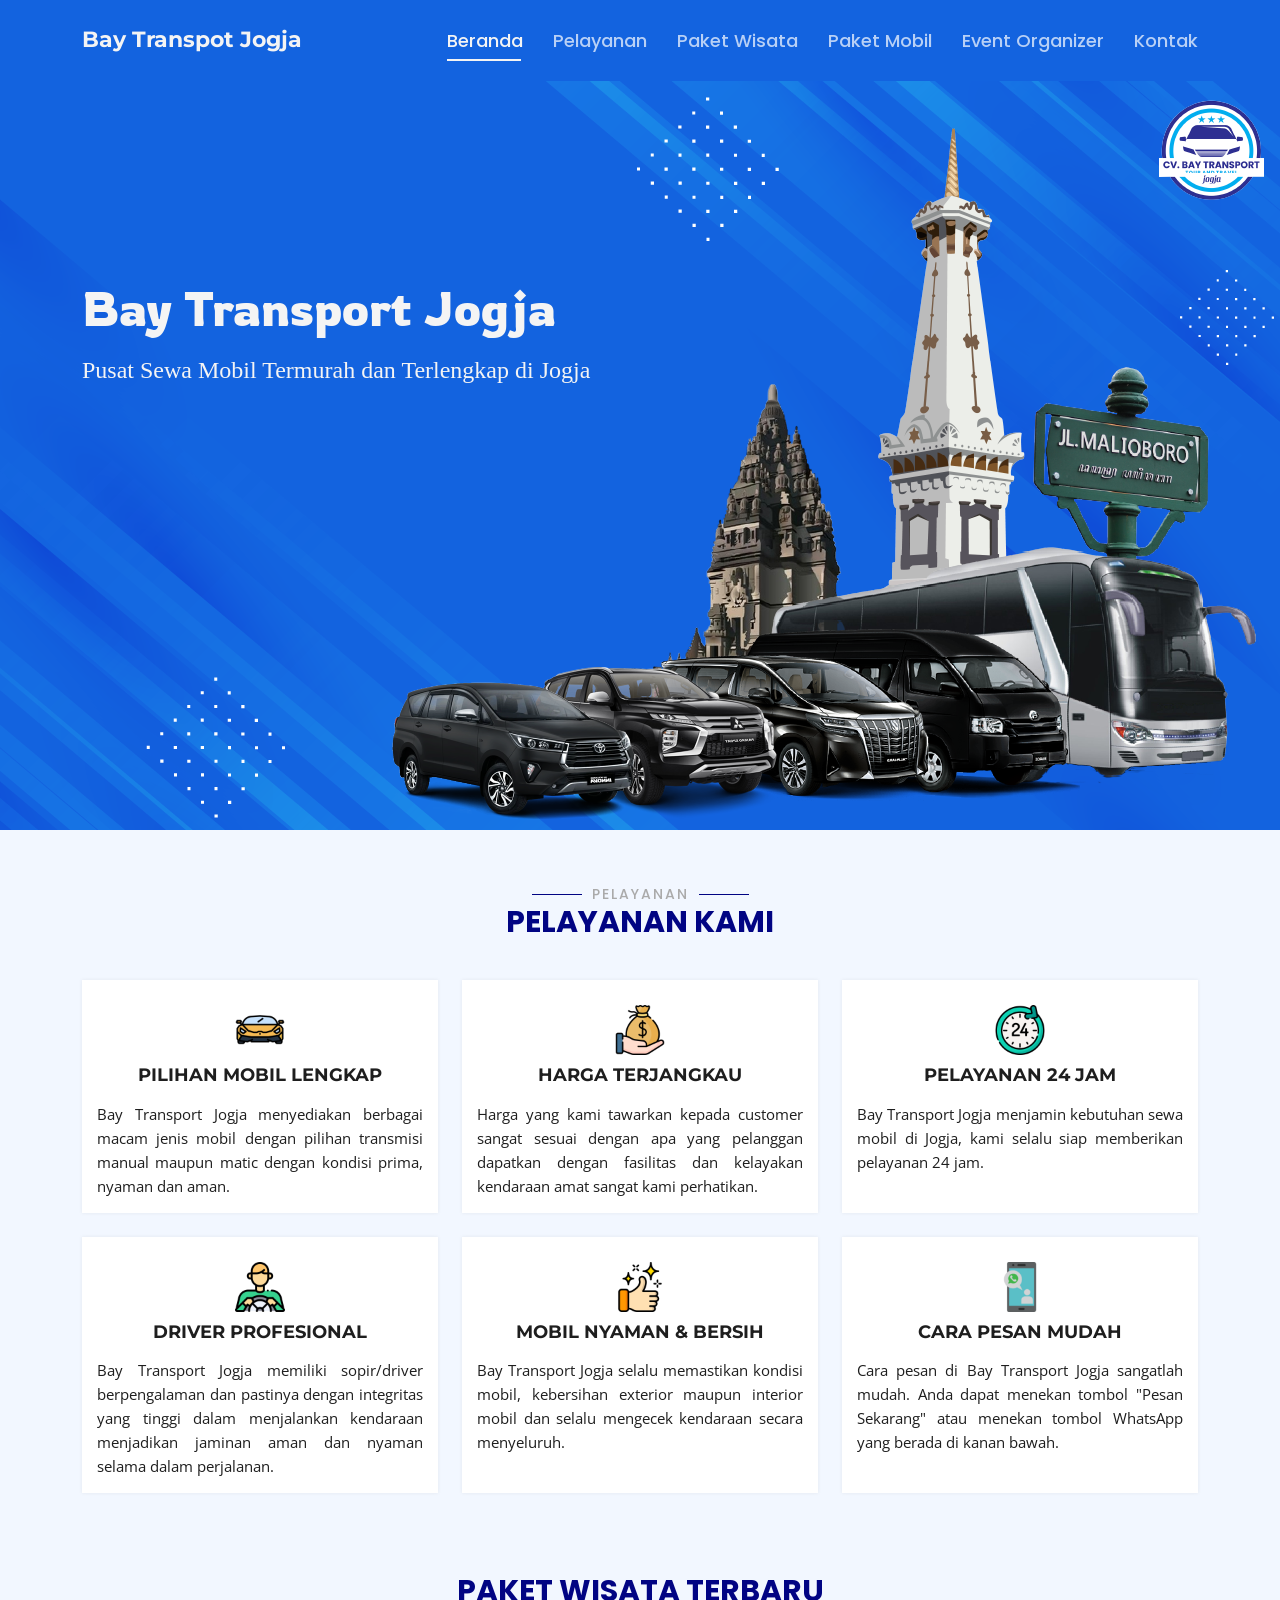
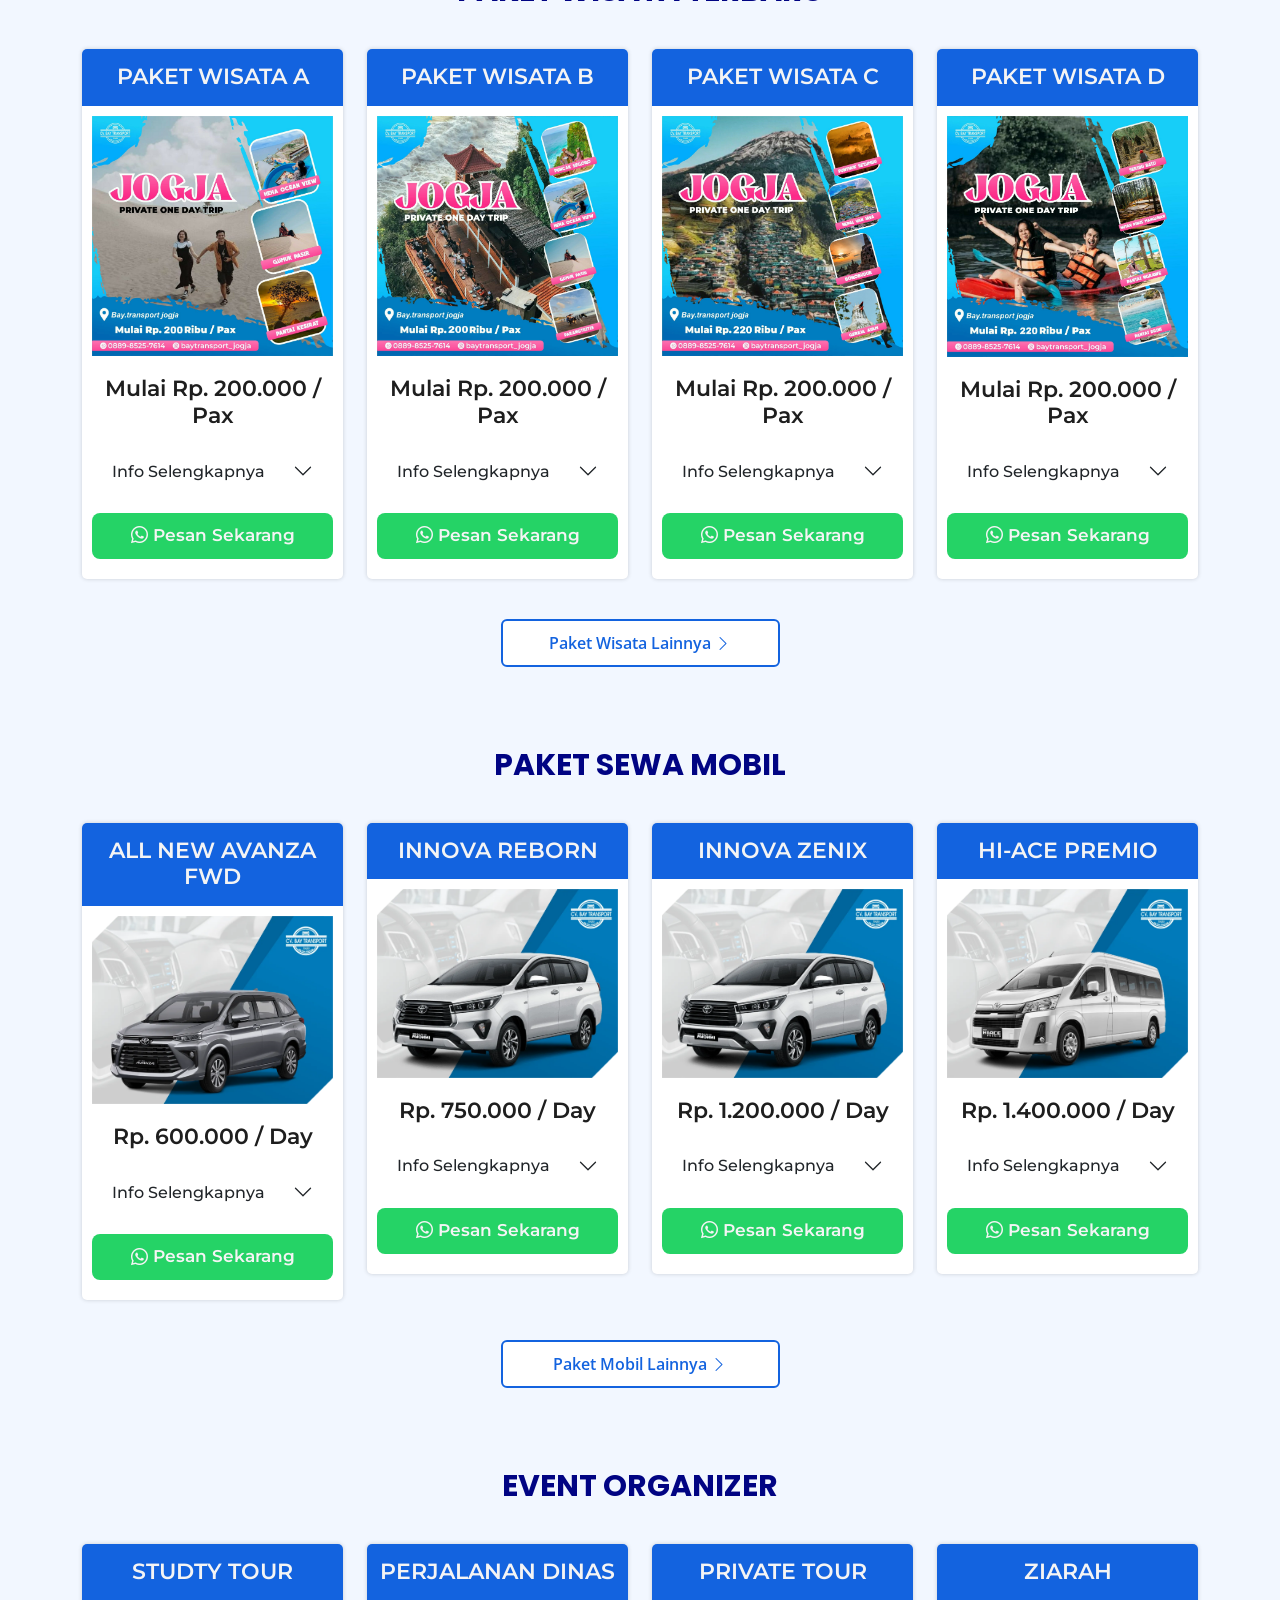
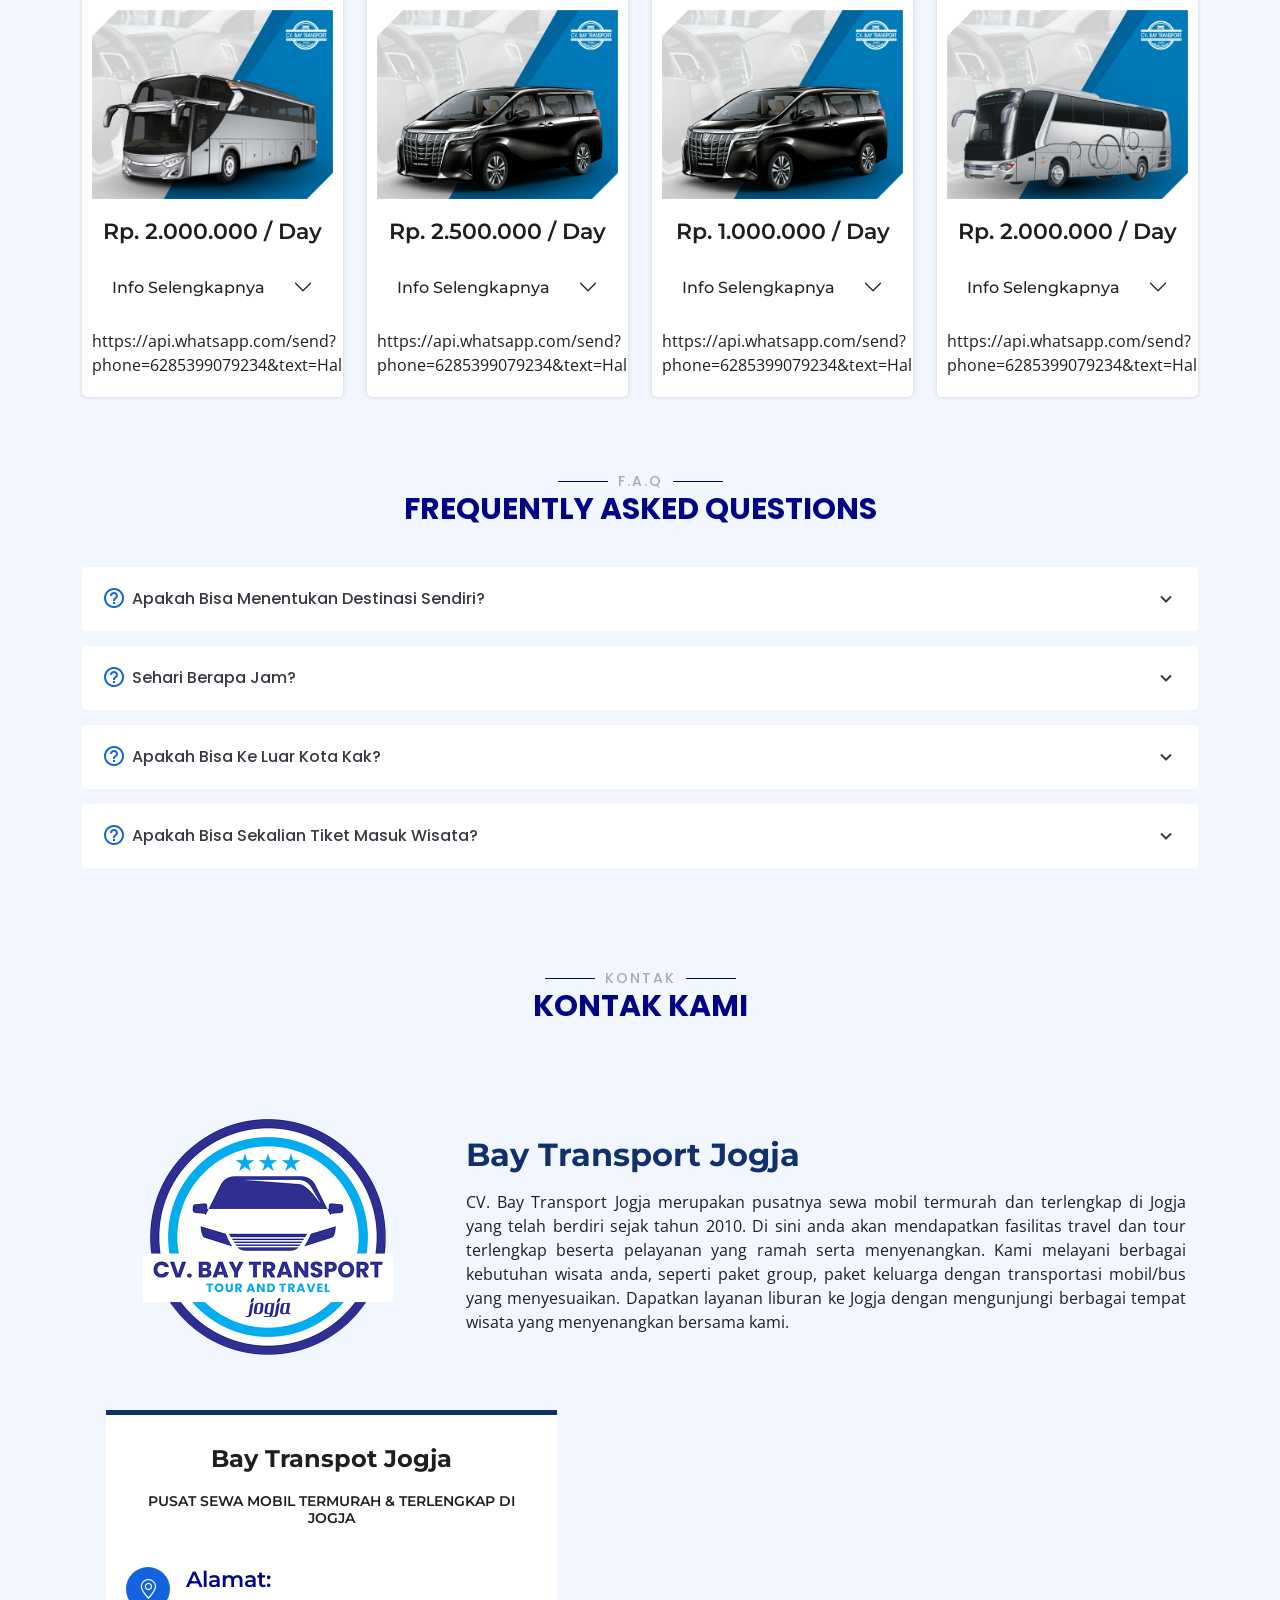
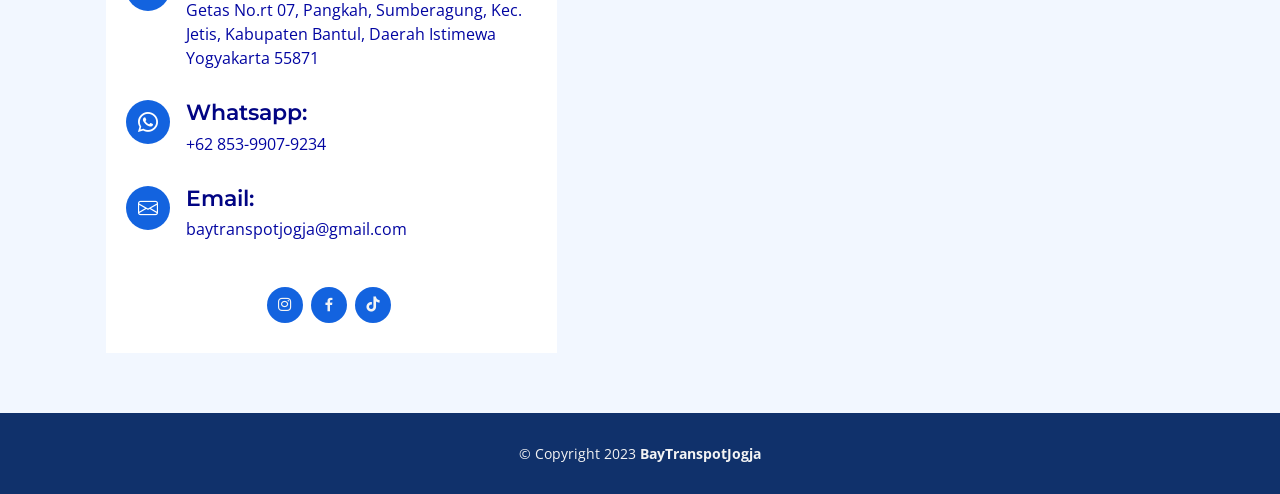
==== index.html @ 2a282d6e "Update 13" ====
<!DOCTYPE html>
<html lang="id">

<head>
  <meta charset="utf-8">
  <meta content="width=device-width, initial-scale=1.0" name="viewport">

  <title>BayTranspotJogja</title>
  <meta content="pricelist transportation" name="description">
  <meta content="pricelist, landing page" name="keywords">

  <!-- Favicons -->
  <link href="assets/img/logo.png" rel="icon">

  <!-- Google Fonts -->
  <link
    href="https://fonts.googleapis.com/css?family=Open+Sans:300,300i,400,400i,600,600i,700,700i|Montserrat:300,300i,400,400i,500,500i,600,600i,700,700i|Poppins:300,300i,400,400i,500,500i,600,600i,700,700i"
    rel="stylesheet">
  <link href="https://db.onlinewebfonts.com/c/38b7667861f7e65e8be6d217385b2c79?family=Humnst777+Blk+BT+Black+Italic"
    rel="stylesheet">
  <link href='https://fonts.googleapis.com/css?family=Rowdies' rel='stylesheet'>

  <!-- Vendor CSS Files -->
  <link href="assets/vendor/aos/aos.css" rel="stylesheet">
  <link href="assets/vendor/bootstrap/css/bootstrap.min.css" rel="stylesheet">
  <link href="assets/vendor/bootstrap-icons/bootstrap-icons.css" rel="stylesheet">
  <link href="assets/vendor/boxicons/css/boxicons.min.css" rel="stylesheet">
  <link href="assets/vendor/glightbox/css/glightbox.min.css" rel="stylesheet">
  <link href="assets/vendor/remixicon/remixicon.css" rel="stylesheet">
  <link href="assets/vendor/swiper/swiper-bundle.min.css" rel="stylesheet">

  <!-- Main CSS -->
  <link href="assets/css/style.css" rel="stylesheet">

</head>

<body>

  <!-- ======= Header ======= -->
  <header id="header" class="fixed-top d-flex align-items-center header-transpapricelist">
    <div class="container d-flex align-items-center justify-content-between">

      <div class="logo">
        <h1><a href="index.html"><span>Bay Transpot Jogja</span></a></h1>
      </div>

      <nav id="navbar" class="navbar">
        <ul>
          <li><a class="nav-link scrollto active" href="#hero">Beranda</a></li>
          <li><a class="nav-link scrollto" href="#services">Pelayanan</a></li>
          <li><a class="nav-link scrollto" href="#paketwisata">Paket Wisata</a></li>
          <li><a class="nav-link scrollto" href="#paketmobil">Paket Mobil</a></li>
          <li><a class="nav-link scrollto" href="#eventorganizer">Event Organizer</a></li>
          <li><a class="nav-link scrollto" href="#contact">Kontak</a></li>
        </ul>
        <i class="bi bi-list mobile-nav-toggle"></i>
      </nav><!-- .navbar -->

    </div>
  </header><!-- End Header -->

  <!-- ======= Hero Section ======= -->
  <section id="hero" class="hero">

    <div class="container">
      <div class="row">
        <div class="col-lg-7 pt-5 pt-lg-0 order-2 order-lg-1 d-flex align-items-center">
          <div data-aos="zoom-out">
            <h1><span>Bay Transport Jogja</span></h1>
            <h2>Pusat Sewa Mobil Termurah dan Terlengkap di Jogja</h2>
          </div>
        </div>
      </div>
    </div>

  </section><!-- End Hero -->

  <main id="main">

    <!-- ======= Services Section ======= -->
    <section id="services" class="services">
      <div class="container">

        <div class="section-title" data-aos="zoom-in">
          <h2>Pelayanan</h2>
          <h1>Pelayanan Kami</h1>
        </div>

        <div class="row">
          <div class="col-lg-4 col-md-6 d-flex align-items-stretch mt-4 mt-md-0">
            <div class="icon-box" data-aos="zoom-in">
              <img src="assets/img/pelayanan/car.png">
              <h4>PILIHAN MOBIL LENGKAP</h4>
              <p>Bay Transport Jogja menyediakan berbagai macam jenis mobil dengan pilihan transmisi manual maupun
                matic dengan kondisi prima, nyaman dan aman.</p>
            </div>
          </div>

          <div class="col-lg-4 col-md-6 d-flex align-items-stretch mt-4 mt-md-0">
            <div class="icon-box" data-aos="zoom-in">
              <img src="assets/img/pelayanan/salary.png">
              <h4>HARGA TERJANGKAU</h4>
              <p>Harga yang kami tawarkan kepada customer sangat sesuai dengan apa yang pelanggan
                dapatkan dengan fasilitas dan kelayakan kendaraan amat sangat
                kami perhatikan.</p>
            </div>
          </div>

          <div class="col-lg-4 col-md-6 d-flex align-items-stretch mt-4 mt-lg-0">
            <div class="icon-box" data-aos="zoom-in">
              <img src="assets/img/pelayanan/24-hours.png">
              <h4>PELAYANAN 24 JAM</h4>
              <p>Bay Transport Jogja menjamin kebutuhan sewa mobil di Jogja, kami selalu siap memberikan pelayanan 24
                jam.</p>
            </div>
          </div>

          <div class="col-lg-4 col-md-6 d-flex align-items-stretch mt-4">
            <div class="icon-box" data-aos="zoom-in">
              <img src="assets/img/pelayanan/driver.png">
              <h4>DRIVER PROFESIONAL</h4>
              <p>Bay Transport Jogja memiliki sopir/driver berpengalaman dan pastinya dengan integritas yang tinggi
                dalam
                menjalankan kendaraan menjadikan jaminan aman dan nyaman selama dalam perjalanan.</p>
            </div>
          </div>

          <div class="col-lg-4 col-md-6 d-flex align-items-stretch mt-4">
            <div class="icon-box" data-aos="zoom-in">
              <img src="assets/img/pelayanan/thumbs-up.png">
              <h4>MOBIL NYAMAN & BERSIH</h4>
              <p>Bay Transport Jogja selalu memastikan kondisi mobil, kebersihan exterior maupun
                interior mobil dan selalu mengecek kendaraan secara menyeluruh.</p>
            </div>
          </div>

          <div class="col-lg-4 col-md-6 d-flex align-items-stretch mt-4">
            <div class="icon-box" data-aos="zoom-in">
              <img src="assets/img/pelayanan/Phone.png">
              <h4>CARA PESAN MUDAH</h4>
              <p>Cara pesan di Bay Transport Jogja sangatlah mudah. Anda dapat menekan tombol "Pesan Sekarang" atau
                menekan tombol WhatsApp yang berada di kanan bawah. </p>
            </div>
          </div>

        </div>

      </div>
    </section><!-- End Services Section -->

    <!-- ======= pricelist Section ======= -->
    <section id="pricelist" class="pricelist">
      <div class="container">

        <!-- PAKET WISATA -->

        <div id="paketwisata" class="section-title" data-aos="zoom-in">
          <h1>PAKET WISATA TERBARU</h1>
        </div>

        <!-- BARIS 1 -->

        <div class="row">

          <div class="col-lg-3 col-md-6 mt-4 mt-md-0">
            <div class="box" data-aos="zoom-in">
              <h3>PAKET WISATA A</h3>
              <div class="pricelist-wrap">
                <img src="assets/img/barang/pw1.jpg" class="img-fluid" alt="">
              </div>
              <h4>Mulai Rp. 200.000 / Pax</h4>

              <!-- Accordion -->
              <div class="accordion mt-3" id="accordionpw1">
                <div class="accordion-item">
                  <h2 class="accordion-header" id="headingpw1">
                    <span class="accordion-button collapsed" data-bs-toggle="collapse" data-bs-target="#collapsepw1"
                      aria-expanded="true" aria-controls="collapsepw1">
                      Info Selengkapnya
                    </span>
                  </h2>
                  <div id="collapsepw1" class="accordion-collapse collapse" aria-labelledby="headingpw1"
                    data-bs-parent="#accordionpw1">
                    <div class="accordion-body">
                      <h5>Mobil + Driver</h5>
                      <table class="table table-bordered border-secondary">
                        <tbody>
                          <tr>
                            <td>Day</td>
                            <td>Rp. 400.000</td>
                          </tr>
                          <tr>
                            <td>Full Day</td>
                            <td>Rp. 450.000</td>
                          </tr>
                        </tbody>
                      </table>
                      <h5>Mobil + Driver + BBM</h5>
                      <table class="table table-bordered border-secondary">
                        <tbody>
                          <tr>
                            <td>Day</td>
                            <td>Rp. 500.000</td>
                          </tr>
                          <tr>
                            <td>Full Day</td>
                            <td>Rp. 550.000</td>
                          </tr>
                        </tbody>
                      </table>
                    </div>
                  </div>
                </div>
              </div><!-- End Accordion -->

              <div class="btn-wrap mt-3">
                <a href="https://api.whatsapp.com/send?phone=6285399079234&text=Hallo%20kak,%20Saya%20ingin%20bertanya%20tentang%20Paket%20Wisata."
                class="btn-buy"><i class="bi bi-whatsapp"></i> Pesan Sekarang</a>
              </div>
            </div>
          </div>

          <div class="col-lg-3 col-md-6 mt-4 mt-md-0">
            <div class="box" data-aos="zoom-in">
              <h3>PAKET WISATA B</h3>
              <img src="assets/img/barang/pw2.jpg" class="img-fluid" alt="">
              <h4>Mulai Rp. 200.000 / Pax</h4>

              <!-- Accordion -->
              <div class="accordion mt-3" id="accordionpw2">
                <div class="accordion-item">
                  <h2 class="accordion-header" id="headingpw2">
                    <span class="accordion-button collapsed" type="button" data-bs-toggle="collapse"
                      data-bs-target="#collapsepw2" aria-expanded="true" aria-controls="collapsepw2">
                      Info Selengkapnya
                    </span>
                  </h2>
                  <div id="collapsepw2" class="accordion-collapse collapse" aria-labelledby="headingpw2"
                    data-bs-parent="#accordionpw2">
                    <div class="accordion-body">
                      <h5>Mobil + Driver</h5>
                      <table class="table table-bordered border-secondary">
                        <tbody>
                          <tr>
                            <td>Day</td>
                            <td>Rp. 400.000</td>
                          </tr>
                          <tr>
                            <td>Full Day</td>
                            <td>Rp. 450.000</td>
                          </tr>
                        </tbody>
                      </table>
                      <h5>Mobil + Driver + BBM</h5>
                      <table class="table table-bordered border-secondary">
                        <tbody>
                          <tr>
                            <td>Day</td>
                            <td>Rp. 500.000</td>
                          </tr>
                          <tr>
                            <td>Full Day</td>
                            <td>Rp. 550.000</td>
                          </tr>
                        </tbody>
                      </table>
                    </div>
                  </div>
                </div>
              </div><!-- End Accordion -->

              <div class="btn-wrap mt-3">
                                <a href="https://api.whatsapp.com/send?phone=6285399079234&text=Hallo%20kak,%20Saya%20ingin%20bertanya%20tentang%20Paket%20Wisata."
                  class="btn-buy"><i class="bi bi-whatsapp"></i> Pesan Sekarang</a>
              </div>
            </div>
          </div>

          <div class="col-lg-3 col-md-6 mt-4 mt-lg-0">
            <div class="box" data-aos="zoom-in">
              <h3>PAKET WISATA C</h3>
              <img src="assets/img/barang/pw3.jpg" class="img-fluid" alt="">
              <h4>Mulai Rp. 200.000 / Pax</h4>

              <!-- Accordion -->
              <div class="accordion mt-3" id="accordionpw3">
                <div class="accordion-item">
                  <h2 class="accordion-header" id="headingpw3">
                    <span class="accordion-button collapsed" type="button" data-bs-toggle="collapse"
                      data-bs-target="#collapsepw3" aria-expanded="true" aria-controls="collapsepw3">
                      Info Selengkapnya
                    </span>
                  </h2>
                  <div id="collapsepw3" class="accordion-collapse collapse" aria-labelledby="headingpw3"
                    data-bs-parent="#accordionpw3">
                    <div class="accordion-body">
                      <h5>Mobil + Driver</h5>
                      <table class="table table-bordered border-secondary">
                        <tbody>
                          <tr>
                            <td>Day</td>
                            <td>Rp. 400.000</td>
                          </tr>
                          <tr>
                            <td>Full Day</td>
                            <td>Rp. 450.000</td>
                          </tr>
                        </tbody>
                      </table>
                      <h5>Mobil + Driver + BBM</h5>
                      <table class="table table-bordered border-secondary">
                        <tbody>
                          <tr>
                            <td>Day</td>
                            <td>Rp. 500.000</td>
                          </tr>
                          <tr>
                            <td>Full Day</td>
                            <td>Rp. 550.000</td>
                          </tr>
                        </tbody>
                      </table>
                    </div>
                  </div>
                </div>
              </div><!-- End Accordion -->

              <div class="btn-wrap mt-3">
                                <a href="https://api.whatsapp.com/send?phone=6285399079234&text=Hallo%20kak,%20Saya%20ingin%20bertanya%20tentang%20Paket%20Wisata."
                  class="btn-buy"><i class="bi bi-whatsapp"></i> Pesan Sekarang</a>
              </div>
            </div>
          </div>

          <div class="col-lg-3 col-md-6 mt-4 mt-lg-0">
            <div class="box" data-aos="zoom-in">
              <h3>PAKET WISATA D</h3>
              <img src="assets/img/barang/pw4.jpg" class="img-fluid" alt="">
              <h4>Mulai Rp. 200.000 / Pax</h4>

              <!-- Accordion -->
              <div class="accordion mt-3" id="accordionpw4">
                <div class="accordion-item">
                  <h2 class="accordion-header" id="headingpw4">
                    <span class="accordion-button collapsed" type="button" data-bs-toggle="collapse"
                      data-bs-target="#collapsepw4" aria-expanded="true" aria-controls="collapsepw4">
                      Info Selengkapnya
                    </span>
                  </h2>
                  <div id="collapsepw4" class="accordion-collapse collapse" aria-labelledby="headingpw4"
                    data-bs-parent="#accordionpw4">
                    <div class="accordion-body">
                      <h5>Mobil + Driver</h5>
                      <table class="table table-bordered border-secondary">
                        <tbody>
                          <tr>
                            <td>Day</td>
                            <td>Rp. 400.000</td>
                          </tr>
                          <tr>
                            <td>Full Day</td>
                            <td>Rp. 450.000</td>
                          </tr>
                        </tbody>
                      </table>
                      <h5>Mobil + Driver + BBM</h5>
                      <table class="table table-bordered border-secondary">
                        <tbody>
                          <tr>
                            <td>Day</td>
                            <td>Rp. 500.000</td>
                          </tr>
                          <tr>
                            <td>Full Day</td>
                            <td>Rp. 550.000</td>
                          </tr>
                        </tbody>
                      </table>
                    </div>
                  </div>
                </div>
              </div><!-- End Accordion -->

              <div class="btn-wrap mt-3">
                                <a href="https://api.whatsapp.com/send?phone=6285399079234&text=Hallo%20kak,%20Saya%20ingin%20bertanya%20tentang%20Paket%20Wisata."
                  class="btn-buy"><i class="bi bi-whatsapp"></i> Pesan Sekarang</a>
              </div>
            </div>
          </div>
        </div>


        <div class="pagination d-flex justify-content-center">
          <div class="page-item col-12 col-lg-3" data-aos="zoom-in"><a class="page-link" href="paketwisata.html">Paket
              Wisata Lainnya <i class="bi bi-chevron-right"></i></a></div>
        </div>

        <!-- PAKET SEWA MOBIL -->

        <div id="paketmobil" class="section-title" data-aos="zoom-in">
          <h1>PAKET SEWA MOBIL</h1>
        </div>

        <!-- BARIS 1 -->

        <div class="row">

          <div class="col-lg-3 col-md-6 mt-4 mt-md-0">
            <div class="box" data-aos="zoom-in">
              <h3>ALL NEW AVANZA FWD</h3>
              <div class="pricelist-wrap">
                <img src="assets/img/barang/new-avanza.png" class="img-fluid" alt="">
              </div>
              <h4> Rp. 600.000 / Day</h4>

              <!-- Accordion -->
              <div class="accordion mt-3" id="accordionpm1">
                <div class="accordion-item">
                  <h2 class="accordion-header" id="headingpm1">
                    <span class="accordion-button collapsed" type="button" data-bs-toggle="collapse"
                      data-bs-target="#collapsepm1" aria-expanded="true" aria-controls="collapsepm1">
                      Info Selengkapnya
                    </span>
                  </h2>
                  <div id="collapsepm1" class="accordion-collapse collapse" aria-labelledby="headingpm1"
                    data-bs-parent="#accordionpm1">
                    <div class="accordion-body">
                      <h4>Mobil + Driver + BBM</h4>
                      <ul>
                        <h5>Include</h5>
                        <li>Air Mineral</li>
                        <li>Tisu Basah & Kering</li>
                        <li>Hand Sanitizer</li>
                      </ul>
                    </div>
                  </div>
                </div>
              </div><!-- End Accordion -->

              <div class="btn-wrap mt-3">
                <a href="https://api.whatsapp.com/send?phone=6285399079234&text=Hallo%20kak,%20Saya%20ingin%20bertanya%20tentang%20Paket%20Mobil%20ALL%20NEW%20AVANZA%20FWD." class="btn-buy"><i class="bi bi-whatsapp"></i> Pesan Sekarang</a>
              </div>
            </div>
          </div>

          <div class="col-lg-3 col-md-6 mt-4 mt-md-0">
            <div class="box" data-aos="zoom-in">
              <h3>INNOVA REBORN</h3>
              <img src="assets/img/barang/inova-reborn.png" class="img-fluid" alt="">
              <h4> Rp. 750.000 / Day</h4>

              <!-- Accordion -->
              <div class="accordion mt-3" id="accordionpm2">
                <div class="accordion-item">
                  <h2 class="accordion-header" id="headingpm2">
                    <span class="accordion-button collapsed" type="button" data-bs-toggle="collapse"
                      data-bs-target="#collapsepm2" aria-expanded="true" aria-controls="collapsepm2">
                      Info Selengkapnya
                    </span>
                  </h2>
                  <div id="collapsepm2" class="accordion-collapse collapse" aria-labelledby="headingpm2"
                    data-bs-parent="#accordionpm2">
                    <div class="accordion-body">
                      <h4>Mobil + Driver + BBM</h4>
                      <ul>
                        <h5>Include</h5>
                        <li>Air Mineral</li>
                        <li>Tisu Basah & Kering</li>
                        <li>Hand Sanitizer</li>
                      </ul>
                    </div>
                  </div>
                </div>
              </div><!-- End Accordion -->

              <div class="btn-wrap mt-3">
                <a href="https://api.whatsapp.com/send?phone=6285399079234&text=Hallo%20kak,%20Saya%20ingin%20bertanya%20tentang%20Paket%20Mobil%20INNOVA%20REBORN." class="btn-buy"><i class="bi bi-whatsapp"></i> Pesan Sekarang</a>
              </div>
            </div>
          </div>

          <div class="col-lg-3 col-md-6 mt-4 mt-lg-0">
            <div class="box" data-aos="zoom-in">
              <h3>INNOVA ZENIX</h3>
              <img src="assets/img/barang/inova-reborn.png" class="img-fluid" alt="">
              <h4> Rp. 1.200.000 / Day</h4>

              <!-- Accordion -->
              <div class="accordion mt-3" id="accordionpm3">
                <div class="accordion-item">
                  <h2 class="accordion-header" id="headingpm3">
                    <span class="accordion-button collapsed" type="button" data-bs-toggle="collapse"
                      data-bs-target="#collapsepm3" aria-expanded="true" aria-controls="collapsepm3">
                      Info Selengkapnya
                    </span>
                  </h2>
                  <div id="collapsepm3" class="accordion-collapse collapse" aria-labelledby="headingpm3"
                    data-bs-parent="#accordionpm3">
                    <div class="accordion-body">
                      <h4>Mobil + Driver + BBM</h4>
                      <ul>
                        <h5>Include</h5>
                        <li>Air Mineral</li>
                        <li>Tisu Basah & Kering</li>
                        <li>Hand Sanitizer</li>
                      </ul>
                    </div>
                  </div>
                </div>
              </div><!-- End Accordion -->

              <div class="btn-wrap mt-3">
                <a href="https://api.whatsapp.com/send?phone=6285399079234&text=Hallo%20kak,%20Saya%20ingin%20bertanya%20tentang%20Paket%20Mobil%20INNOVA%20ZENIX." class="btn-buy"><i class="bi bi-whatsapp"></i> Pesan Sekarang</a>
              </div>
            </div>
          </div>

          <div class="col-lg-3 col-md-6 mt-4 mt-md-0">
            <div class="box" data-aos="zoom-in">
              <h3>HI-ACE PREMIO</h3>
              <img src="assets/img/barang/hiace-premio.png" class="img-fluid" alt="">
              <h4> Rp. 1.400.000 / Day</h4>

              <!-- Accordion -->
              <div class="accordion mt-3" id="accordionpm4">
                <div class="accordion-item">
                  <h2 class="accordion-header" id="headingpm4">
                    <span class="accordion-button collapsed" type="button" data-bs-toggle="collapse"
                      data-bs-target="#collapsepm4" aria-expanded="true" aria-controls="collapsepm4">
                      Info Selengkapnya
                    </span>
                  </h2>
                  <div id="collapsepm4" class="accordion-collapse collapse" aria-labelledby="headingpm4"
                    data-bs-parent="#accordionpm4">
                    <div class="accordion-body">
                      <h4>Mobil + Driver + BBM</h4>
                      <ul>
                        <h5>Include</h5>
                        <li>Air Mineral</li>
                        <li>Tisu Basah & Kering</li>
                        <li>Hand Sanitizer</li>
                      </ul>
                    </div>
                  </div>
                </div>
              </div><!-- End Accordion -->

              <div class="btn-wrap mt-3">
                <a href="https://api.whatsapp.com/send?phone=6285399079234&text=Hallo%20kak,%20Saya%20ingin%20bertanya%20tentang%20Paket%20Mobil%20HI-ACE%20PREMIO." class="btn-buy"><i class="bi bi-whatsapp"></i> Pesan Sekarang</a>
              </div>
            </div>
          </div>

        </div>

        <div class="pagination d-flex justify-content-center">
          <div class=" page-item col-12 col-lg-3" data-aos="zoom-in"><a class="page-link" href="paketmobil.html">Paket
              Mobil Lainnya <i class="bi bi-chevron-right"></i></a></div>
        </div>

        <!-- EVENT ORGANIZER -->

        <div id="eventorganizer" class="section-title" data-aos="zoom-in">
          <h1>EVENT ORGANIZER</h1>
        </div>

        <div class="row">

          <div class="col-lg-3 col-md-6 mt-4 mt-md-0">
            <div class="box" data-aos="zoom-in">
              <h3>STUDTY TOUR</h3>
              <div class="pricelist-wrap">
                <img src="assets/img/barang/big-bus.png" class="img-fluid" alt="">
              </div>
              <h4> Rp. 2.000.000 / Day</h4>

              <!-- Accordion -->
              <div class="accordion mt-3" id="accordionpeo1">
                <div class="accordion-item">
                  <h2 class="accordion-header" id="headingpeo1">
                    <span class="accordion-button collapsed" type="button" data-bs-toggle="collapse"
                      data-bs-target="#collapsepeo1" aria-expanded="true" aria-controls="collapsepeo1">
                      Info Selengkapnya
                    </span>
                  </h2>
                  <div id="collapsepeo1" class="accordion-collapse collapse" aria-labelledby="headingpeo1"
                    data-bs-parent="#accordionpeo1">
                    <div class="accordion-body">
                      <h5>Mobil + Driver</h5>
                      <table class="table table-bordered border-secondary">
                        <tbody>
                          <tr>
                            <td>Day</td>
                            <td>Rp. 400.000</td>
                          </tr>
                          <tr>
                            <td>Full Day</td>
                            <td>Rp. 450.000</td>
                          </tr>
                        </tbody>
                      </table>
                      <h5>Mobil + Driver + BBM</h5>
                      <table class="table table-bordered border-secondary">
                        <tbody>
                          <tr>
                            <td>Day</td>
                            <td>Rp. 500.000</td>
                          </tr>
                          <tr>
                            <td>Full Day</td>
                            <td>Rp. 550.000</td>
                          </tr>
                        </tbody>
                      </table>
                    </div>
                  </div>
                </div>
              </div><!-- End Accordion -->

              <div class="btn-wrap mt-3">
                https://api.whatsapp.com/send?phone=6285399079234&text=Hallo%20kak,%20Saya%20ingin%20bertanya%20tentang%20Event%20Organizer.
              </div>
            </div>
          </div>

          <div class="col-lg-3 col-md-6 mt-4 mt-md-0">
            <div class="box" data-aos="zoom-in">
              <h3>PERJALANAN DINAS</h3>
              <img src="assets/img/barang/alphard.png" class="img-fluid" alt="">
              <h4> Rp. 2.500.000 / Day</h4>

              <!-- Accordion -->
              <div class="accordion mt-3" id="accordionpeo2">
                <div class="accordion-item">
                  <h2 class="accordion-header" id="headingpeo2">
                    <span class="accordion-button collapsed" type="button" data-bs-toggle="collapse"
                      data-bs-target="#collapsepeo2" aria-expanded="true" aria-controls="collapsepeo2">
                      Info Selengkapnya
                    </span>
                  </h2>
                  <div id="collapsepeo2" class="accordion-collapse collapse" aria-labelledby="headingpeo2"
                    data-bs-parent="#accordionpeo2">
                    <div class="accordion-body">
                      <h5>Mobil + Driver</h5>
                      <table class="table table-bordered border-secondary">
                        <tbody>
                          <tr>
                            <td>Day</td>
                            <td>Rp. 400.000</td>
                          </tr>
                          <tr>
                            <td>Full Day</td>
                            <td>Rp. 450.000</td>
                          </tr>
                        </tbody>
                      </table>
                      <h5>Mobil + Driver + BBM</h5>
                      <table class="table table-bordered border-secondary">
                        <tbody>
                          <tr>
                            <td>Day</td>
                            <td>Rp. 500.000</td>
                          </tr>
                          <tr>
                            <td>Full Day</td>
                            <td>Rp. 550.000</td>
                          </tr>
                        </tbody>
                      </table>
                    </div>
                  </div>
                </div>
              </div><!-- End Accordion -->

              <div class="btn-wrap mt-3">
                https://api.whatsapp.com/send?phone=6285399079234&text=Hallo%20kak,%20Saya%20ingin%20bertanya%20tentang%20Event%20Organizer.
              </div>
            </div>
          </div>

          <div class="col-lg-3 col-md-6 mt-4 mt-lg-0">
            <div class="box" data-aos="zoom-in">
              <h3>PRIVATE TOUR</h3>
              <img src="assets/img/barang/alphard.png" class="img-fluid" alt="">
              <h4> Rp. 1.000.000 / Day</h4>

              <!-- Accordion -->
              <div class="accordion mt-3" id="accordionpeo3">
                <div class="accordion-item">
                  <h2 class="accordion-header" id="headingpeo3">
                    <span class="accordion-button collapsed" type="button" data-bs-toggle="collapse"
                      data-bs-target="#collapsepeo3" aria-expanded="true" aria-controls="collapsepeo3">
                      Info Selengkapnya
                    </span>
                  </h2>
                  <div id="collapsepeo3" class="accordion-collapse collapse" aria-labelledby="headingpeo3"
                    data-bs-parent="#accordionpeo3">
                    <div class="accordion-body">
                      <h5>Mobil + Driver</h5>
                      <table class="table table-bordered border-secondary">
                        <tbody>
                          <tr>
                            <td>Day</td>
                            <td>Rp. 400.000</td>
                          </tr>
                          <tr>
                            <td>Full Day</td>
                            <td>Rp. 450.000</td>
                          </tr>
                        </tbody>
                      </table>
                      <h5>Mobil + Driver + BBM</h5>
                      <table class="table table-bordered border-secondary">
                        <tbody>
                          <tr>
                            <td>Day</td>
                            <td>Rp. 500.000</td>
                          </tr>
                          <tr>
                            <td>Full Day</td>
                            <td>Rp. 550.000</td>
                          </tr>
                        </tbody>
                      </table>
                    </div>
                  </div>
                </div>
              </div><!-- End Accordion -->

              <div class="btn-wrap mt-3">
                https://api.whatsapp.com/send?phone=6285399079234&text=Hallo%20kak,%20Saya%20ingin%20bertanya%20tentang%20Event%20Organizer.
              </div>
            </div>
          </div>

          <div class="col-lg-3 col-md-6 mt-4 mt-lg-0">
            <div class="box" data-aos="zoom-in">
              <h3>ZIARAH</h3>
              <img src="assets/img/barang/medium-bus.png" class="img-fluid" alt="">
              <h4> Rp. 2.000.000 / Day</h4>

              <!-- Accordion -->
              <div class="accordion mt-3" id="accordionpeo4">
                <div class="accordion-item">
                  <h2 class="accordion-header" id="headingpeo4">
                    <span class="accordion-button collapsed" type="button" data-bs-toggle="collapse"
                      data-bs-target="#collapsepeo4" aria-expanded="true" aria-controls="collapsepeo4">
                      Info Selengkapnya
                    </span>
                  </h2>
                  <div id="collapsepeo4" class="accordion-collapse collapse" aria-labelledby="headingpeo4"
                    data-bs-parent="#accordionpeo4">
                    <div class="accordion-body">
                      <h5>Mobil + Driver</h5>
                      <table class="table table-bordered border-secondary">
                        <tbody>
                          <tr>
                            <td>Day</td>
                            <td>Rp. 400.000</td>
                          </tr>
                          <tr>
                            <td>Full Day</td>
                            <td>Rp. 450.000</td>
                          </tr>
                        </tbody>
                      </table>
                      <h5>Mobil + Driver + BBM</h5>
                      <table class="table table-bordered border-secondary">
                        <tbody>
                          <tr>
                            <td>Day</td>
                            <td>Rp. 500.000</td>
                          </tr>
                          <tr>
                            <td>Full Day</td>
                            <td>Rp. 550.000</td>
                          </tr>
                        </tbody>
                      </table>
                    </div>
                  </div>
                </div>
              </div><!-- End Accordion -->

              <div class="btn-wrap mt-3">
                https://api.whatsapp.com/send?phone=6285399079234&text=Hallo%20kak,%20Saya%20ingin%20bertanya%20tentang%20Event%20Organizer.
              </div>
            </div>
          </div>

        </div>

      </div>

    </section><!-- End pricelist Section -->

    <!-- ======= F.A.Q Section ======= -->
    <section id="faq" class="faq section-bg">
      <div class="container">

        <div class="section-title" data-aos="zoom-in">
          <h2>F.A.Q</h2>
          <h1>Frequently Asked Questions</h1>
        </div>

        <div class="faq-list" data-aos="fade-up">
          <ul>
            <li>
              <i class="bx bx-help-circle icon-help"></i> <a data-bs-toggle="collapse" data-bs-target="#faq-list-1"
                class="collapsed">Apakah Bisa Menentukan Destinasi Sendiri?<i
                  class="bx bx-chevron-down icon-show"></i><i class="bx bx-chevron-up icon-close"></i></a>
              <div id="faq-list-1" class="collapse" data-bs-papricelist=".faq-list">
                <p>Bisa kak, kakak bebas menentukan destinasi yang searah.</p>
              </div>
            </li>

            <li>
              <i class="bx bx-help-circle icon-help"></i> <a data-bs-toggle="collapse" data-bs-target="#faq-list-2"
                class="collapsed">Sehari Berapa Jam?<i class="bx bx-chevron-down icon-show"></i><i
                  class="bx bx-chevron-up icon-close"></i></a>
              <div id="faq-list-2" class="collapse" data-bs-papricelist=".faq-list">
                <p>Sehari maksimal 12 jam kak, jika lebih 12 bisa chat admin kak untuk tambahan biayanya.</p>
              </div>
            </li>

            <li>
              <i class="bx bx-help-circle icon-help"></i> <a data-bs-toggle="collapse" data-bs-target="#faq-list-3"
                class="collapsed">Apakah Bisa Ke Luar Kota Kak?<i class="bx bx-chevron-down icon-show"></i><i
                  class="bx bx-chevron-up icon-close"></i></a>
              <div id="faq-list-3" class="collapse" data-bs-papricelist=".faq-list">
                <p>Bisa, untuk info lebih lanjut hubungi admin.</p>
              </div>
            </li>

            <li>
              <i class="bx bx-help-circle icon-help"></i> <a data-bs-toggle="collapse" data-bs-target="#faq-list-4"
                class="collapsed">Apakah Bisa Sekalian Tiket Masuk Wisata?<i class="bx bx-chevron-down icon-show"></i><i
                  class="bx bx-chevron-up icon-close"></i></a>
              <div id="faq-list-4" class="collapse" data-bs-papricelist=".faq-list">
                <p>Bisa, untuk info lebih lanjut hubungi admin.</p>
              </div>
            </li>

          </ul>
        </div>

      </div>
    </section><!-- End F.A.Q Section -->

    <!-- ======= Contact Section ======= -->
    <section id="contact" class="contact">
      <div class="container">

        <div class="section-title" data-aos="zoom-in">
          <h2>Kontak</h2>
          <h1>Kontak kami</h1>
        </div>

        <div class="row justify-content-center">

          <div class="row tentang contact mb-5 mt-5">
            <div class="col-md-4 d-flex justify-content-center" data-aos="zoom-in">
              <img src="assets/img/logo.png" class="img-fluid" alt="">
            </div>
            <div class="col-md-8 mt-4" data-aos="zoom-in">
              <h1>Bay Transport Jogja</h1>
              <p>CV. Bay Transport Jogja merupakan pusatnya sewa mobil termurah dan terlengkap di Jogja yang telah
                berdiri sejak tahun 2010. Di sini anda akan mendapatkan fasilitas travel dan tour terlengkap beserta
                pelayanan yang ramah serta menyenangkan. Kami melayani berbagai kebutuhan wisata anda, seperti paket
                group, paket keluarga dengan transportasi mobil/bus yang menyesuaikan. Dapatkan layanan liburan ke Jogja
                dengan mengunjungi berbagai tempat wisata yang menyenangkan bersama kami.</p>
            </div>
          </div>

          <div class="col-lg-5 col-md-5 me-lg-4">

            <div class="contact-info" data-aos="zoom-in">
              <h3>Bay Transpot Jogja</h3>
              <h5>PUSAT SEWA MOBIL TERMURAH & TERLENGKAP DI JOGJA</h5>

              <div class="address ikon">
                <a
                  href="https://www.google.com/maps/place/Bay.transport+jogja,+Getas+No.rt+07,+Pangkah,+Sumberagung,+Kec.+Jetis,+Kabupaten+Bantul,+Daerah+Istimewa+Yogyakarta+55871/@-7.8992489,110.3683841,15z/data=!4m6!3m5!1s0x2e7a559aca684db1:0x4cdfb1850c43f727!8m2!3d-7.8992489!4d110.3683841!16s%2Fg%2F11tmyynpmv"><i
                    class="bi bi-geo-alt"></i></a>
                <h4>Alamat:</h4>
                <p>Getas No.rt 07, Pangkah, Sumberagung, Kec. Jetis, Kabupaten Bantul, Daerah Istimewa Yogyakarta 55871
                </p>
              </div>

              <div class="phone ikon">
                <a href="https://wa.me/6285399079234" class="whatsapp"><i class="bi bi-whatsapp"></i></a>
                <h4>Whatsapp:</h4>
                <p>+62 853-9907-9234</p>
              </div>

              <div class="email ikon">
                <a href="mailto:baytransportjogja@gmail.com?" class="email"><i class="bi bi-envelope"></i></a>
                <h4>Email:</h4>
                <p>baytranspotjogja@gmail.com</p>
              </div>

              <div class="social-links mt-3">
                <a href="https://www.instagram.com/rentalmobiljogjabaytransport/" class="instagram"><i
                    class="bx bxl-instagram"></i></a>
                <a href="https://www.facebook.com/baytransport" class="facebook"><i class="bx bxl-facebook"></i></a>
                <a href="https://www.tiktok.com/baytransportjogja" class="tiktok"><i class="bx bxl-tiktok"></i></a>
              </div>
            </div>
          </div>

          <div class="col-lg-6 col-md-6 ms-lg-4" data-aos="zoom-in">
            <iframe
              src="https://www.google.com/maps/embed?pb=!1m18!1m12!1m3!1d1397.227383981734!2d110.3682004878486!3d-7.8996834765253565!2m3!1f0!2f0!3f0!3m2!1i1024!2i768!4f13.1!3m3!1m2!1s0x2e7a559aca684db1%3A0x4cdfb1850c43f727!2sBay.transport%20jogja!5e0!3m2!1sid!2sid!4v1685771869561!5m2!1sid!2sid"
              allowfullscreen="" loading="lazy" referrerpolicy="no-referrer-when-downgrade"></iframe>
          </div>

        </div>

      </div>
    </section><!-- End Contact Section -->

  </main><!-- End main -->

  <!-- ======= Footer ======= -->
  <footer id="footer">

    <div class="container">
      <div class="copyright">
        &copy; Copyright 2023 <strong><span>BayTranspotJogja</span></strong>
      </div>
    </div>
  </footer><!-- End Footer -->

  <a href="https://api.whatsapp.com/send?phone=6285399079234&text=Hallo%20kak,%20Saya%20ingin%20bertanya%20tentang%20kendaraan%20di%20Bay%20Transport%20Jogja."
    class="tanya whatsapp d-flex align-items-center justify-content-center"><i class="bx bxl-whatsapp"></i></a>

  <a href="tel:+6285399079234" class="panggil d-flex align-items-center justify-content-center"><i
      class="bi bi-telephone"></i></a>
  <div id="preloader"></div>

  <!-- Vendor JS Files -->
  <script src="assets/vendor/purecounter/purecounter_vanilla.js"></script>
  <script src="assets/vendor/aos/aos.js"></script>
  <script src="assets/vendor/bootstrap/js/bootstrap.bundle.min.js"></script>
  <script src="assets/vendor/glightbox/js/glightbox.min.js"></script>
  <script src="assets/vendor/swiper/swiper-bundle.min.js"></script>
  <script src="assets/vendor/php-email-form/validate.js"></script>

  <!-- Main JS File -->
  <script src="assets/js/main.js"></script>

</body>

</html>
---- assets/css/style.css ----
/* 
#010488


#10316B
#0B409C
#1363DF
#FFCE63 

Hero
#095ae7e5

BG
#F2F7FF
*/

/*--------------------------------------------------------------
# General
--------------------------------------------------------------*/
body {
  font-family: "Open Sans", sans-serif;
  background-color: #F2F7FF;
  color: #1e1e1e;
}

a {
  color: #0B409C;
  text-decoration: none;
}

a:hover {
  color: #1363DF;
  text-decoration: none;
}

h1,
h2,
h3,
h4,
h5,
h6 {
  font-family: "Montserrat", sans-serif;
}

/*--------------------------------------------------------------
# Preloader
--------------------------------------------------------------*/
#preloader {
  position: fixed;
  top: 0;
  left: 0;
  right: 0;
  bottom: 0;
  z-index: 9999;
  overflow: hidden;
  background: #f4f4f4;
}

#preloader:before {
  content: "";
  position: fixed;
  top: calc(50% - 30px);
  left: calc(50% - 30px);
  border: 6px solid #1acc8d;
  border-top-color: #d2f9eb;
  border-radius: 50%;
  width: 60px;
  height: 60px;
  animation: animate-preloader 1s linear infinite;
}

@keyframes animate-preloader {
  0% {
    transform: rotate(0deg);
  }

  100% {
    transform: rotate(360deg);
  }
}

/*--------------------------------------------------------------
# Button Call
--------------------------------------------------------------*/
.panggil {
  position: fixed;
  visibility: hidden;
  opacity: 0;
  right: 15px;
  bottom: 85px;
  z-index: 996;
  background: #FF5B22;
  width: 50px;
  height: 50px;
  border-radius: 50px;
  transition: all 0.4s;
}

.panggil i {
  font-size: 20px;
  color: #f4f4f4;
  line-height: 0;
}

.panggil:hover {
  background: #BB2525;
  color: #f4f4f4;
}

.panggil.active {
  visibility: visible;
  opacity: 1;
}

/*--------------------------------------------------------------
# Button tanya
--------------------------------------------------------------*/
.tanya {
  position: fixed;
  visibility: hidden;
  opacity: 0;
  right: 15px;
  bottom: 20px;
  z-index: 996;
  background: #25D366;
  width: 50px;
  height: 50px;
  border-radius: 50px;
  transition: all 0.4s;
}

.tanya i {
  font-size: 30px;
  color: #f4f4f4;
  line-height: 0;
}

.tanya:hover {
  background: #20b556;
  color: #f4f4f4;
}

.tanya.active {
  visibility: visible;
  opacity: 1;
}

@media (max-width: 991px) {
  .tanya {
    width: 50px;
    height: 50px;
  }

  .tanya i {
    font-size: 30px;
  }
}

/*--------------------------------------------------------------
# Disable AOS delay on mobile
--------------------------------------------------------------*/
@media screen and (max-width: 768px) {
  [data-aos-delay] {
    transition-delay: 0 !important;
  }
}

/*--------------------------------------------------------------
# Header
--------------------------------------------------------------*/
#header {
  height: 80px;
  transition: all 0.5s;
  z-index: 997;
  transition: all 0.5s;
  background: #1363DF;
}

#header.header-transpapricelist {
  background: transpapricelist;
}

#header.header-scrolled {
  background: #1363DF;
  height: 60px;
}

#header .logo h1 {
  font-size: 22px;
  margin: 0;
  padding: 0;
  line-height: 1;
  font-weight: 700;
}

#header .logo h1 a,
#header .logo h1 a:hover {
  color: #f4f4f4;
  text-decoration: none;
}

#header .logo img {
  padding: 0;
  margin: 0;
  max-height: 40px;
}

/*--------------------------------------------------------------
# Navigation Menu
--------------------------------------------------------------*/
/**
* Desktop Navigation 
*/
.navbar {
  padding: 0;
}

.navbar ul {
  margin: 0;
  padding: 0;
  display: flex;
  list-style: none;
  align-items: center;
}

.navbar li {
  position: relative;
}

.navbar a,
.navbar a:focus {
  display: flex;
  align-items: center;
  justify-content: space-between;
  padding: 10px 0 10px 30px;
  font-size: 18px;
  font-weight: 500;
  font-family: "Poppins", sans-serif;
  color: rgba(255, 255, 255, 0.7);
  white-space: nowrap;
  transition: 0.3s;
}

.navbar a i,
.navbar a:focus i {
  font-size: 12px;
  line-height: 0;
  margin-left: 5px;
}

.navbar>ul>li>a:before {
  content: "";
  position: absolute;
  width: 0;
  height: 2px;
  bottom: 3px;
  left: 30px;
  background-color: #f4f4f4;
  visibility: hidden;
  width: 0px;
  transition: all 0.3s ease-in-out 0s;
}

.navbar a:hover:before,
.navbar li:hover>a:before,
.navbar .active:before {
  visibility: visible;
  width: 70%;
}

.navbar a:hover,
.navbar .active,
.navbar .active:focus,
.navbar li:hover>a {
  color: #f4f4f4;
}

.navbar .dropdown ul {
  display: block;
  position: absolute;
  left: 30px;
  top: calc(100% + 30px);
  margin: 0;
  padding: 10px 0;
  z-index: 99;
  opacity: 0;
  visibility: hidden;
  background: #f4f4f4;
  box-shadow: 0px 0px 30px rgba(127, 137, 161, 0.25);
  transition: 0.3s;
  border-radius: 4px;
}

.navbar .dropdown ul li {
  min-width: 200px;
}

.navbar .dropdown ul a {
  padding: 10px 20px;
  font-size: 14px;
  font-weight: 500;
  text-transform: none;
  color: #1363DF;
}

.navbar .dropdown ul a i {
  font-size: 12px;
}

.navbar .dropdown ul a:hover,
.navbar .dropdown ul .active:hover,
.navbar .dropdown ul li:hover>a {
  color: #0f4392;
}

.navbar .dropdown:hover>ul {
  opacity: 1;
  top: 100%;
  visibility: visible;
}

.navbar .dropdown .dropdown ul {
  top: 0;
  left: calc(100% - 30px);
  visibility: hidden;
}

.navbar .dropdown .dropdown:hover>ul {
  opacity: 1;
  top: 0;
  left: 100%;
  visibility: visible;
}

@media (max-width: 1366px) {
  .navbar .dropdown .dropdown ul {
    left: -90%;
  }

  .navbar .dropdown .dropdown:hover>ul {
    left: -100%;
  }
}

/**
* Mobile Navigation 
*/
.mobile-nav-toggle {
  color: #f4f4f4;
  font-size: 28px;
  cursor: pointer;
  display: none;
  line-height: 0;
  transition: 0.5s;
}

@media (max-width: 991px) {
  .mobile-nav-toggle {
    display: block;
  }

  .navbar ul {
    display: none;
  }
}

.navbar-mobile {
  position: fixed;
  overflow: hidden;
  top: 0;
  right: 0;
  left: 0;
  bottom: 0;
  background: rgba(1, 3, 91, 0.9);
  transition: 0.3s;
  z-index: 999;
}

.navbar-mobile .mobile-nav-toggle {
  position: absolute;
  top: 15px;
  right: 15px;
}

.navbar-mobile ul {
  display: block;
  position: absolute;
  top: 55px;
  right: 15px;
  bottom: 15px;
  left: 15px;
  padding: 10px 0;
  border-radius: 8px;
  background-color: #f4f4f4;
  overflow-y: auto;
  transition: 0.3s;
}

.navbar-mobile>ul>li>a:before {
  left: 20px;
}

.navbar-mobile a,
.navbar-mobile a:focus {
  padding: 10px 20px;
  font-size: 15px;
  color: #1363DF;
}

.navbar-mobile a:hover,
.navbar-mobile .active,
.navbar-mobile li:hover>a {
  color: #0f4392;
}

.navbar-mobile .dropdown ul,
.navbar-mobile .dropdown .dropdown ul {
  position: static;
  display: none;
  margin: 10px 20px;
  padding: 10px 0;
  z-index: 99;
  opacity: 1;
  visibility: visible;
  background: #f4f4f4;
  box-shadow: 0px 0px 30px rgba(127, 137, 161, 0.25);
}

.navbar-mobile .dropdown ul li,
.navbar-mobile .dropdown .dropdown ul li {
  min-width: 200px;
}

.navbar-mobile .dropdown ul a,
.navbar-mobile .dropdown .dropdown ul a {
  padding: 10px 20px;
}

.navbar-mobile .dropdown ul a i,
.navbar-mobile .dropdown .dropdown ul a i {
  font-size: 12px;
}

.navbar-mobile .dropdown ul a:hover,
.navbar-mobile .dropdown ul .active:hover,
.navbar-mobile .dropdown ul li:hover>a,
.navbar-mobile .dropdown .dropdown ul a:hover,
.navbar-mobile .dropdown .dropdown ul .active:hover,
.navbar-mobile .dropdown .dropdown ul li:hover>a {
  color: #0f4392;
}

.navbar-mobile .dropdown>.dropdown-active,
.navbar-mobile .dropdown .dropdown>.dropdown-active {
  display: block;
}

/*--------------------------------------------------------------
# Hero Section
--------------------------------------------------------------*/
#hero {
  min-height: 750px;
  width: 100%;
  background: url("../img/hero.png") top right no-repeat;
  padding: 150px 0 0 0;
  margin-top: 80px;
  background-size: cover;
  position: relative;
}

#hero h1 {
  font-family: 'Rowdies';
  margin: 50px 0 20px 0;
  font-size: 48px;
  line-height: 56px;
  color: #f4f4f4;
}

#hero h2 {
  font-family: "Humnst777 Blk BT Black Italic";
  color: #f4f4f4;
  margin-bottom: 40px;
  font-size: 24px;
}

@media (max-width: 991px) {
  #hero {
    padding-top: 120px;
  }

  #hero h1 {
    font-size: 36px;
    line-height: 32px;
    margin: 25px 0 30px 0;
    -webkit-text-stroke: 2px #1e1e1e;
  }

  #hero h2 {
    font-size: 25px;
    line-height: 24px;
    -webkit-text-stroke: 1.5px #1e1e1e;
  }
}

@media (max-width: 525px) {
  #hero {
    background: url("../img/hero-mobile.png") center;
  }
}

/*--------------------------------------------------------------
# Sections General
--------------------------------------------------------------*/
section {
  padding: 60px 0;
  padding-top: 20px;
  padding-bottom: 20px;
  overflow: hidden;
}

.section-bg {
  background-color: #F2F7FF;
}

.section-title {
  padding: 40px 0 40px 0;
  text-align: center;
}

.section-title h2 {
  font-size: 14px;
  font-weight: 500;
  padding: 0;
  line-height: 1px;
  margin: 0 0 5px 0;
  letter-spacing: 2px;
  text-transform: uppercase;
  color: #aaaaaa;
  font-family: "Poppins", sans-serif;
}

.section-title h2::before {
  content: "";
  width: 50px;
  height: 1px;
  display: inline-block;
  background: #010483;
  margin: 4px 10px;
}

.section-title h2::after {
  content: "";
  width: 50px;
  height: 1px;
  display: inline-block;
  background: #010483;
  margin: 4px 10px;
}

.section-title h1 {
  margin: 0;
  margin: 0;
  font-size: 30px;
  font-weight: 700;
  text-transform: uppercase;
  font-family: "Poppins", sans-serif;
  color: #010483;
}

@media (max-width: 992px) {

  .section-title {
    padding: 10px 0 5px 0;
    text-align: center;
  }
}

/*--------------------------------------------------------------
# Breadcrumbs
--------------------------------------------------------------*/
.breadcrumbs {
  padding: 20px 0;
  background-color: #fafaff;
  min-height: 40px;
  margin-top: 80px;
}

@media (max-width: 992px) {
  .breadcrumbs {
    margin-top: 64px;
  }
}

.breadcrumbs h2 {
  font-size: 24px;
  font-weight: 400;
  margin: 0;
}

@media (max-width: 992px) {
  .breadcrumbs h2 {
    margin: 0 0 10px 0;
  }
}

.breadcrumbs ol {
  display: flex;
  flex-wrap: wrap;
  list-style: none;
  padding: 0;
  margin: 0;
  font-size: 14px;
}

.breadcrumbs ol li+li {
  padding-left: 10px;
}

.breadcrumbs ol li+li::before {
  display: inline-block;
  padding-right: 10px;
  color: #6c757d;
  content: "/";
}

@media (max-width: 768px) {
  .breadcrumbs .d-flex {
    display: block !important;
  }

  .breadcrumbs ol {
    display: block;
  }

  .breadcrumbs ol li {
    display: inline-block;
  }
}

/*--------------------------------------------------------------
# About
--------------------------------------------------------------*/
.about {
  padding: 40px 0 0 0;
}

.about .content+.content {
  margin: 50px 0 50px 0;

}

.about .content h3 {
  font-size: 28px;
  font-weight: 700;
  color: #10316B;
  margin-bottom: 15px;
}

.about .content ul {
  display: inline-block;
  text-align: left;
  font-size: 18px;
  padding-right: 4px;
  list-style-type: disc;
}

.about .content ul li {
  padding-bottom: 10px;
  font-size: 18px;
  text-align: justify;
  color: #1e1e1e;
}

.about .content p:last-child {
  margin-bottom: 0;
  font-size: 18px;
  text-align: justify;
}

@media (max-width: 575px) {

  .about .content+.content {
    margin-top: 30px;
  }

  .about .content h3 {
    font-size: 18px;
    font-weight: 700;
    color: #10316B;
    margin-bottom: 15px;
  }

  .about .content h3 {
    text-align: center;
  }

  .about .content ul {
    padding-left: 12px;
    margin-left: 10px;
  }

  .about .content ul li {
    font-size: 15px;
  }

  .about .content p:last-child {
    font-size: 14px;
  }
}


/*--------------------------------------------------------------
# Services
--------------------------------------------------------------*/
.services .icon-box {
  text-align: justify;
  background: #fff;
  padding: 15px 15px;
  transition: all ease-in-out 0.3s;
  box-shadow: 0px 0px 4px rgba(0, 0, 0, 0.068);
}

.services .icon-box img {
  margin: 0 auto;
  padding: 10px;
  width: 70px;
  height: 70px;
  display: flex;
  align-items: center;
  justify-content: center;
}

.services .icon-box h4 {
  text-align: center;
  font-weight: 700;
  margin-bottom: 15px;
  font-size: 18px;
  color: #1e1e1e;
}

.services .icon-box p {
  line-height: 24px;
  font-size: 15px;
  margin-bottom: 0;
}

.services .icon-box:hover {
  background: #1363DF;
}

.services .icon-box:hover .icon {
  background: #f4f4f4;
}

.services .icon-box:hover .icon i {
  color: #0B409C;
}

.services .icon-box:hover .icon::before {
  background: #0B409C;
}

.services .icon-box:hover h4,
.services .icon-box:hover p {
  color: #f4f4f4;
}

/*--------------------------------------------------------------
# pricelist
--------------------------------------------------------------*/
.pricelist .box {
  padding: 20px 10px 20px 10px;
  background: #fff;
  text-align: center;
  box-shadow: 0px 0px 4px rgba(0, 0, 0, 0.168);
  border-radius: 5px;
  position: relative;
  overflow: hidden;
}

.pricelist .details {
  margin-top: 70px;
}

.pricelist .baris {
  margin-bottom: 25px;
}

.pricelist h3 {
  margin: -20px -20px 10px -20px;
  padding: 15px 15px;
  font-size: 22px;
  font-weight: 600;
  color: #f4f4f4;
  background: #1363DF;
}

.pricelist img {
  transition: all ease-in-out 0.4s;
}

.pricelist h4 {
  color: #1e1e1e;
  font-size: 22px;
  font-weight: 600;
  padding-top: 20px;
}

.pricelist ul {
  padding: 0;
  list-style: none;
  color: #444444;
  text-align: center;
  line-height: 20px;
  font-size: 14px;
}

.pricelist ul li {
  list-style-type: disc;
  padding-bottom: 16px;
}

.pricelist ul .na {
  color: #ccc;
  text-decoration: line-through;
}

.pricelist .btn-buy {
  background: #25D366;
  display: block;
  padding: 10px;
  border-radius: 8px;
  color: #f4f4f4;
  transition: none;
  font-size: 17px;
  font-family: "Montserrat", sans-serif;
  font-weight: 600;
  transition: 0.3s;
}

.pricelist .btn-buy:hover {
  background: #20b556;
}

.pricelist .advanced {
  width: 200px;
  position: absolute;
  top: 18px;
  right: -68px;
  transform: rotate(45deg);
  z-index: 1;
  font-size: 15px;
  padding: 1px 0 3px 0;
  background: #e80909;
  color: #f4f4f4;
}

.pricelist .accordion-item {
  border: none;
}

.pricelist .accordion-button {
  outline: none;
  border: none;
  background: none;
  cursor: pointer;
}

.pricelist .accordion-body {
  padding: 10px 35px 10px 35px;
  text-align: left;
}

.pricelist .accordion ul li {
  text-align: justify;
  padding-bottom: 2px;
  font-size: 17px;
}

.pricelist .accordion h4 {
  margin: 5px -18px 5px -18px;
  font-size: 18px;
  font-weight: 600;
  text-align: center;
  padding-bottom: 10px;
}

.pricelist .accordion h5 {
  margin: 5px -18px 5px -18px;
  font-size: 18px;
  font-weight: 600;
  text-align: left;
}

.pricelist .pagination {
  padding: 40px 0 40px 0;
}

.pricelist .page-link {
  padding: 10px 20px 10px 20px;
  border: solid 2px #1363DF;
  color: #1363DF;
  font-weight: 600;
  text-align: center;
}

.pricelist .page-link:hover {
  border: solid 2px #1363DF;
  color: #1363DF;
}

@media (max-width: 575px) {
  .pricelist .btn-buy {
    padding: 10px;
  }
}

/*--------------------------------------------------------------
# F.A.Q
--------------------------------------------------------------*/
.faq .faq-list {
  padding: 0;
}

.faq .faq-list ul {
  padding: 0;
  list-style: none;
}

.faq .faq-list li+li {
  margin-top: 15px;
}

.faq .faq-list li {
  padding: 20px;
  background: #fff;
  border-radius: 4px;
  position: relative;
}

.faq .faq-list a {
  display: block;
  position: relative;
  font-family: "Poppins", sans-serif;
  font-size: 16px;
  line-height: 24px;
  font-weight: 500;
  padding: 0 30px;
  outline: none;
  cursor: pointer;
}

.faq .faq-list .icon-help {
  font-size: 24px;
  position: absolute;
  right: 0;
  left: 20px;
  color: #1363DF;
}

.faq .faq-list .icon-show,
.faq .faq-list .icon-close {
  font-size: 24px;
  position: absolute;
  right: 0;
  top: 0;
}

.faq .faq-list p {
  margin-bottom: 0;
  padding: 10px 0 0 0;
}

.faq .faq-list .icon-show {
  display: none;
}

.faq .faq-list a.collapsed {
  color: #343a40;
}

.faq .faq-list a.collapsed:hover {
  color: #1363DF;
}

.faq .faq-list a.collapsed .icon-show {
  display: inline-block;
}

.faq .faq-list a.collapsed .icon-close {
  display: none;
}

@media (max-width: 1200px) {
  .faq .faq-list {
    padding: 0;
  }
}

/*--------------------------------------------------------------
# Contact
--------------------------------------------------------------*/
#contact {
  padding: 30px 0 60px 0;
}

#contact .contact-info {
  background: #fff;
  color: #1e1e1e;
  border-top: 5px solid #10316B;
  text-align: center;
  padding: 30px 20px;
}

#contact .contact-info .ikon i {
  font-size: 20px;
  color: #fff;
  float: left;
  width: 44px;
  height: 44px;
  background: #1363DF;
  display: flex;
  justify-content: center;
  align-items: center;
  border-radius: 50px;
  transition: all 0.3s ease-in-out;
}

#contact .tentang h1 {
  font-size: 32px;
  font-weight: 700;
  color: #10316B;
  margin-bottom: 15px;
}

#contact .tentang img {
  height: 250px;
  width: 250px;
}

#contact .tentang p {
  text-align: justify;
}

#contact .contact-info h3 {
  font-size: 24px;
  margin: 0 0 20px 0;
  padding: 2px 0 2px 0;
  line-height: 1;
  font-weight: 700;
}

#contact .contact-info h4 {
  padding: 0 0 0 60px;
  font-size: 22px;
  font-weight: 600;
  margin-bottom: 5px;
  color: #010483;
  text-align: left;
}

#contact .contact-info h5 {
  font-size: 14px;
  font-weight: 600;
  margin-bottom: 40px;
}

#contact .contact-info p {
  padding: 0 0 0 60px;
  margin-bottom: 0;
  font-size: 16px;
  color: #0205a1;
  text-align: left;
}

#contact .contact-info .email,
#contact .contact-info .phone {
  margin-top: 30px;
}

#contact .contact-info .email:hover i,
#contact .contact-info .address:hover i,
#contact .contact-info .phone:hover i {
  background: #1e1e1e;
  color: #fff;
}

#contact .social-links a {
  margin-top: 30px;
  font-size: 18px;
  display: inline-block;
  color: #f4f4f4;
  background-color: #1363DF;
  line-height: 1;
  padding: 8px 0;
  margin-right: 4px;
  border-radius: 50%;
  text-align: center;
  width: 36px;
  height: 36px;
  transition: 0.3s;
}

#contact .social-links a:hover {
  background: #1e1e1e;
  color: #f4f4f4;
  text-decoration: none;
}

#contact iframe {
  width: 100%;
  height: 100%;
  border: 0;
}

@media (max-width: 575px) {
  #contact .contact-info {
    margin: 10px 0 30px 0;
  }

  #contact .contact h2 {
    font-size: 18px;
    font-weight: 700;
    color: #10316B;
    margin-bottom: 15px;
  }

  #contact .contact h2 {
    text-align: center;
  }

  #contact iframe {
    height: 400px;
  }
}

/*--------------------------------------------------------------
# Footer
--------------------------------------------------------------*/
#footer {
  background: #10316B;
  padding: 0 0 30px 0;
  color: #f4f4f4;
  font-size: 14px;
}

#footer .copyright {
  text-align: center;
  padding-top: 30px;
}
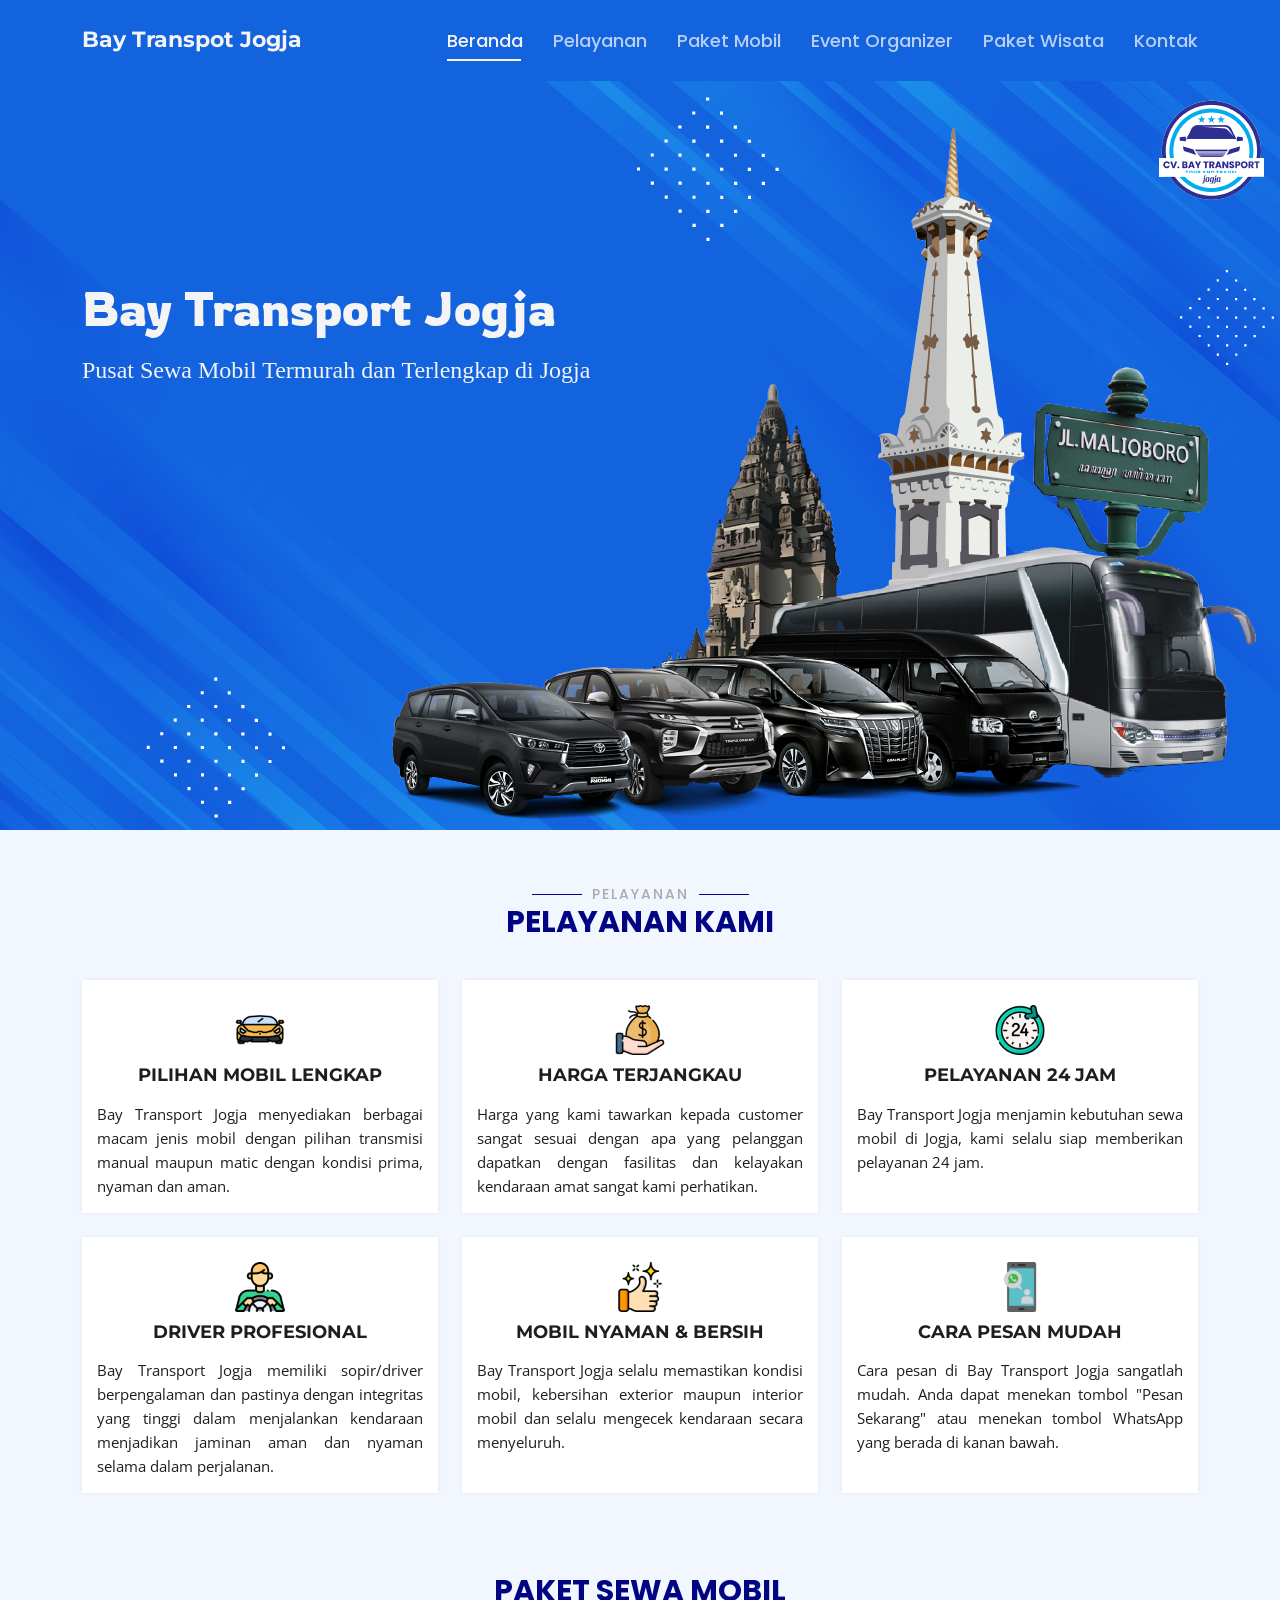
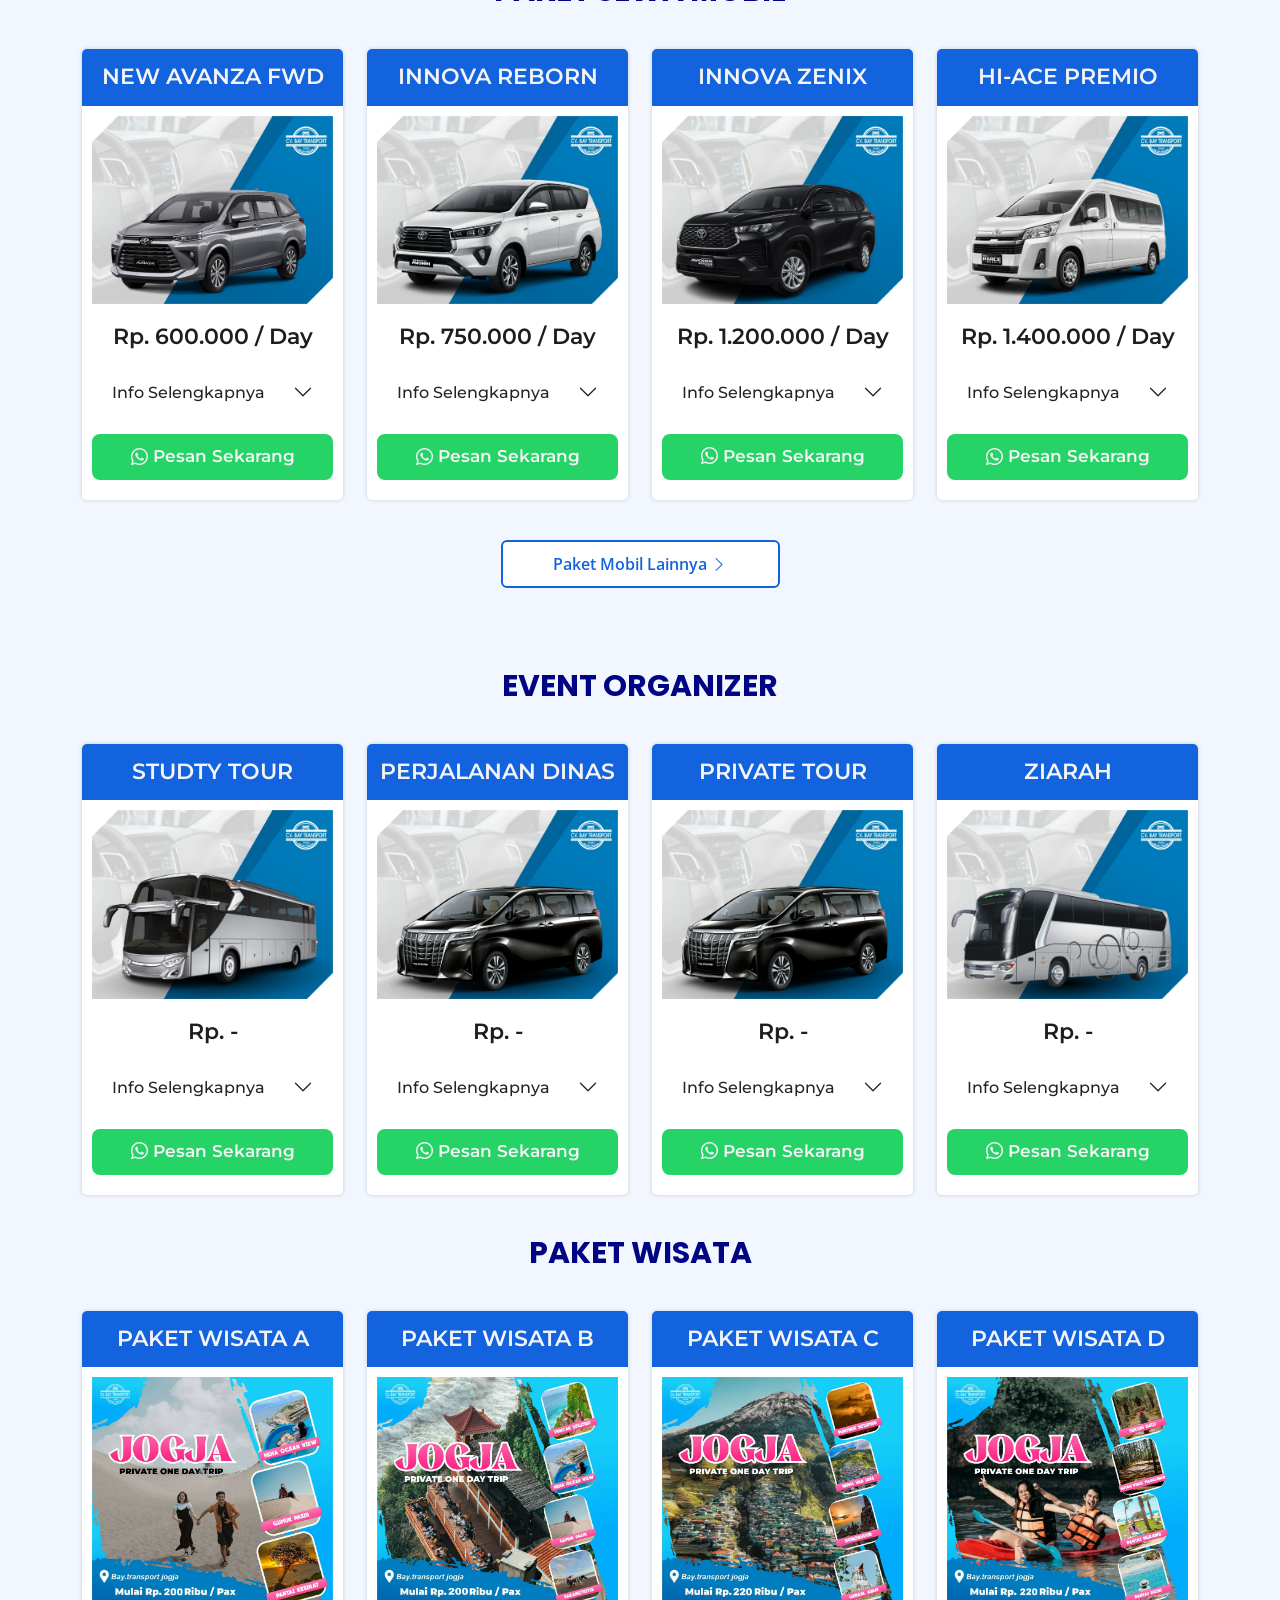
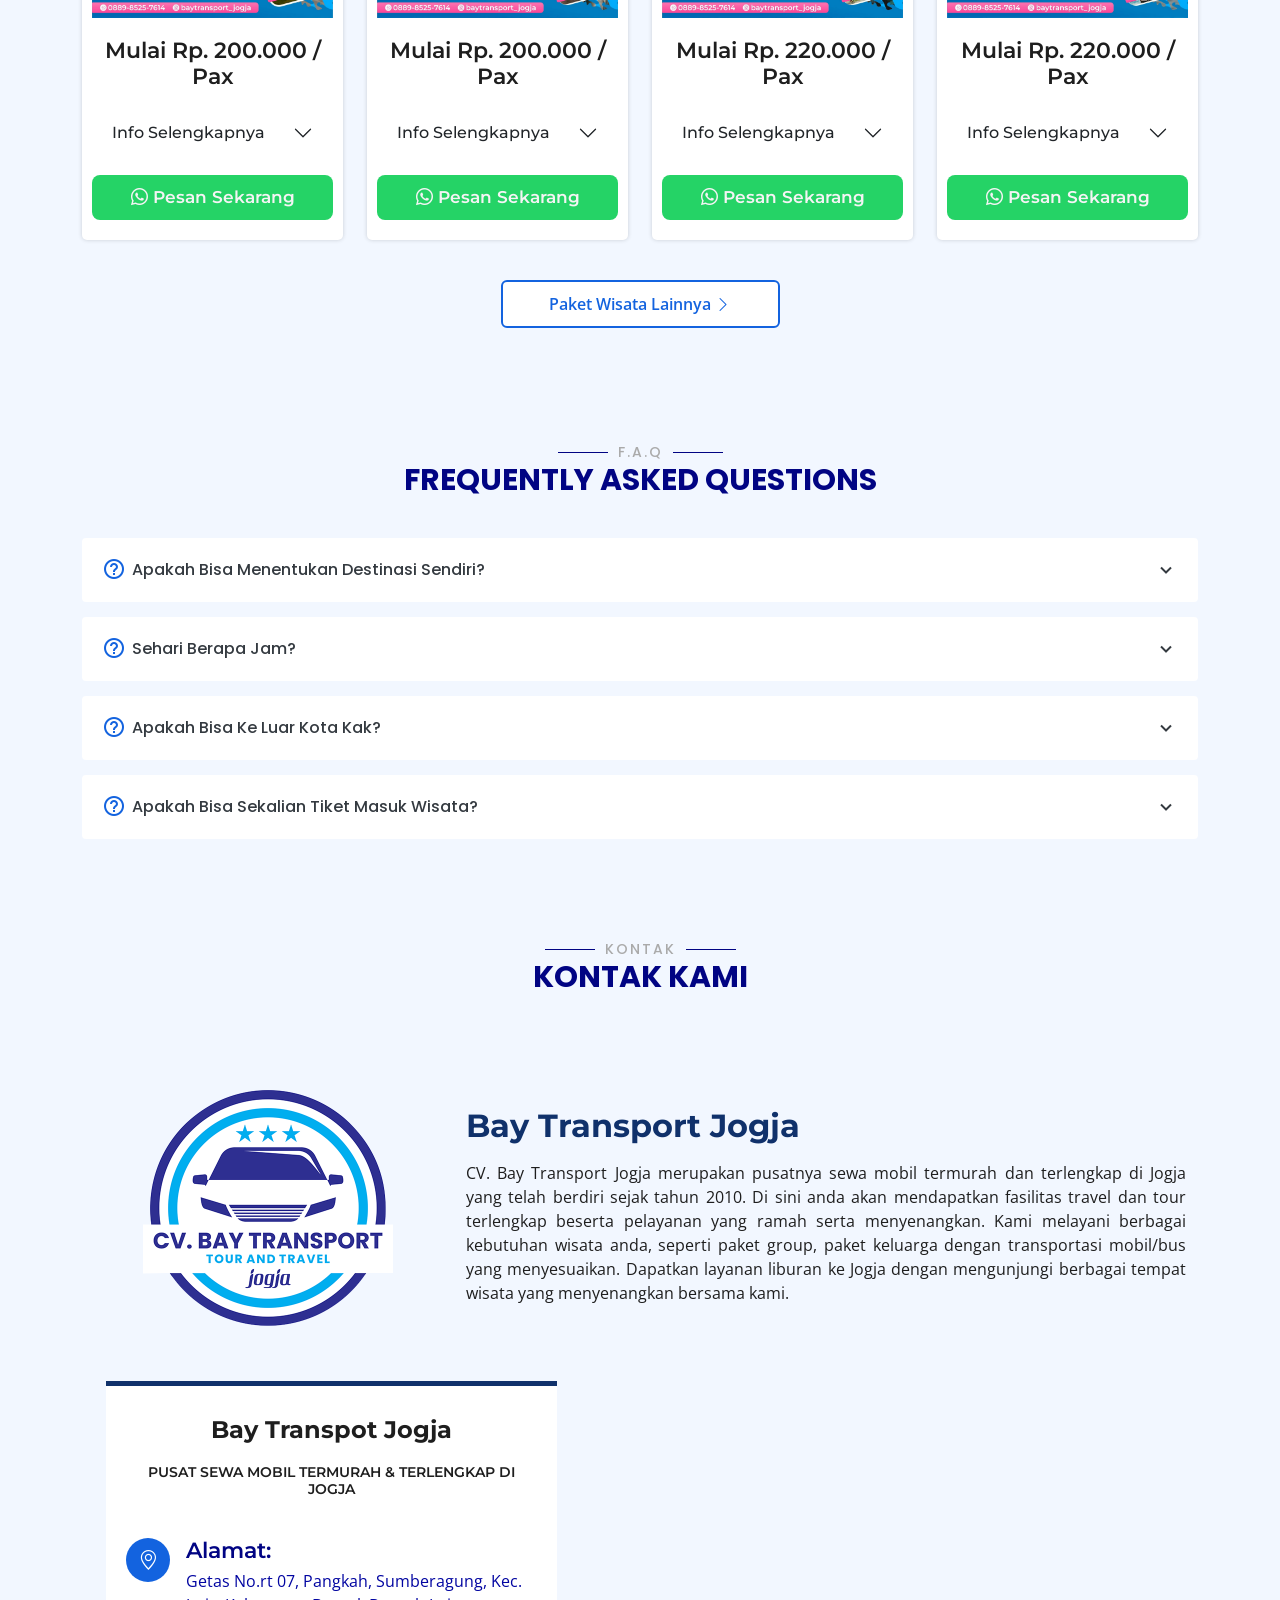
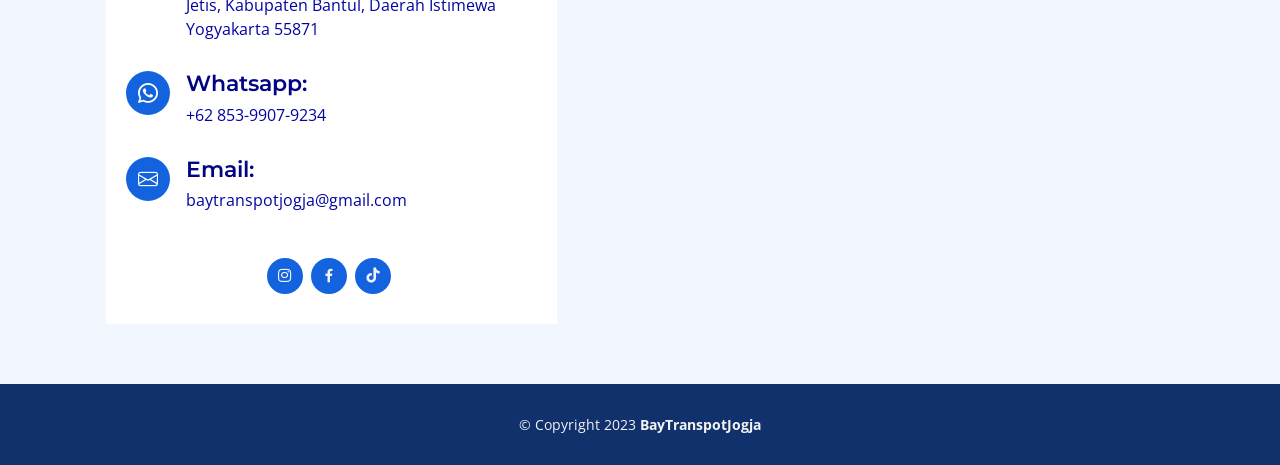
==== commit c2a0804f: "Update 14" ====
--- a/index.html
+++ b/index.html
@@ -48,9 +48,9 @@
         <ul>
           <li><a class="nav-link scrollto active" href="#hero">Beranda</a></li>
           <li><a class="nav-link scrollto" href="#services">Pelayanan</a></li>
-          <li><a class="nav-link scrollto" href="#paketwisata">Paket Wisata</a></li>
           <li><a class="nav-link scrollto" href="#paketmobil">Paket Mobil</a></li>
           <li><a class="nav-link scrollto" href="#eventorganizer">Event Organizer</a></li>
+          <li><a class="nav-link scrollto" href="#paketwisata">Paket Wisata</a></li>
           <li><a class="nav-link scrollto" href="#contact">Kontak</a></li>
         </ul>
         <i class="bi bi-list mobile-nav-toggle"></i>
@@ -152,249 +152,6 @@
     <section id="pricelist" class="pricelist">
       <div class="container">
 
-        <!-- PAKET WISATA -->
-
-        <div id="paketwisata" class="section-title" data-aos="zoom-in">
-          <h1>PAKET WISATA TERBARU</h1>
-        </div>
-
-        <!-- BARIS 1 -->
-
-        <div class="row">
-
-          <div class="col-lg-3 col-md-6 mt-4 mt-md-0">
-            <div class="box" data-aos="zoom-in">
-              <h3>PAKET WISATA A</h3>
-              <div class="pricelist-wrap">
-                <img src="assets/img/barang/pw1.jpg" class="img-fluid" alt="">
-              </div>
-              <h4>Mulai Rp. 200.000 / Pax</h4>
-
-              <!-- Accordion -->
-              <div class="accordion mt-3" id="accordionpw1">
-                <div class="accordion-item">
-                  <h2 class="accordion-header" id="headingpw1">
-                    <span class="accordion-button collapsed" data-bs-toggle="collapse" data-bs-target="#collapsepw1"
-                      aria-expanded="true" aria-controls="collapsepw1">
-                      Info Selengkapnya
-                    </span>
-                  </h2>
-                  <div id="collapsepw1" class="accordion-collapse collapse" aria-labelledby="headingpw1"
-                    data-bs-parent="#accordionpw1">
-                    <div class="accordion-body">
-                      <h5>Mobil + Driver</h5>
-                      <table class="table table-bordered border-secondary">
-                        <tbody>
-                          <tr>
-                            <td>Day</td>
-                            <td>Rp. 400.000</td>
-                          </tr>
-                          <tr>
-                            <td>Full Day</td>
-                            <td>Rp. 450.000</td>
-                          </tr>
-                        </tbody>
-                      </table>
-                      <h5>Mobil + Driver + BBM</h5>
-                      <table class="table table-bordered border-secondary">
-                        <tbody>
-                          <tr>
-                            <td>Day</td>
-                            <td>Rp. 500.000</td>
-                          </tr>
-                          <tr>
-                            <td>Full Day</td>
-                            <td>Rp. 550.000</td>
-                          </tr>
-                        </tbody>
-                      </table>
-                    </div>
-                  </div>
-                </div>
-              </div><!-- End Accordion -->
-
-              <div class="btn-wrap mt-3">
-                <a href="https://api.whatsapp.com/send?phone=6285399079234&text=Hallo%20kak,%20Saya%20ingin%20bertanya%20tentang%20Paket%20Wisata."
-                class="btn-buy"><i class="bi bi-whatsapp"></i> Pesan Sekarang</a>
-              </div>
-            </div>
-          </div>
-
-          <div class="col-lg-3 col-md-6 mt-4 mt-md-0">
-            <div class="box" data-aos="zoom-in">
-              <h3>PAKET WISATA B</h3>
-              <img src="assets/img/barang/pw2.jpg" class="img-fluid" alt="">
-              <h4>Mulai Rp. 200.000 / Pax</h4>
-
-              <!-- Accordion -->
-              <div class="accordion mt-3" id="accordionpw2">
-                <div class="accordion-item">
-                  <h2 class="accordion-header" id="headingpw2">
-                    <span class="accordion-button collapsed" type="button" data-bs-toggle="collapse"
-                      data-bs-target="#collapsepw2" aria-expanded="true" aria-controls="collapsepw2">
-                      Info Selengkapnya
-                    </span>
-                  </h2>
-                  <div id="collapsepw2" class="accordion-collapse collapse" aria-labelledby="headingpw2"
-                    data-bs-parent="#accordionpw2">
-                    <div class="accordion-body">
-                      <h5>Mobil + Driver</h5>
-                      <table class="table table-bordered border-secondary">
-                        <tbody>
-                          <tr>
-                            <td>Day</td>
-                            <td>Rp. 400.000</td>
-                          </tr>
-                          <tr>
-                            <td>Full Day</td>
-                            <td>Rp. 450.000</td>
-                          </tr>
-                        </tbody>
-                      </table>
-                      <h5>Mobil + Driver + BBM</h5>
-                      <table class="table table-bordered border-secondary">
-                        <tbody>
-                          <tr>
-                            <td>Day</td>
-                            <td>Rp. 500.000</td>
-                          </tr>
-                          <tr>
-                            <td>Full Day</td>
-                            <td>Rp. 550.000</td>
-                          </tr>
-                        </tbody>
-                      </table>
-                    </div>
-                  </div>
-                </div>
-              </div><!-- End Accordion -->
-
-              <div class="btn-wrap mt-3">
-                                <a href="https://api.whatsapp.com/send?phone=6285399079234&text=Hallo%20kak,%20Saya%20ingin%20bertanya%20tentang%20Paket%20Wisata."
-                  class="btn-buy"><i class="bi bi-whatsapp"></i> Pesan Sekarang</a>
-              </div>
-            </div>
-          </div>
-
-          <div class="col-lg-3 col-md-6 mt-4 mt-lg-0">
-            <div class="box" data-aos="zoom-in">
-              <h3>PAKET WISATA C</h3>
-              <img src="assets/img/barang/pw3.jpg" class="img-fluid" alt="">
-              <h4>Mulai Rp. 200.000 / Pax</h4>
-
-              <!-- Accordion -->
-              <div class="accordion mt-3" id="accordionpw3">
-                <div class="accordion-item">
-                  <h2 class="accordion-header" id="headingpw3">
-                    <span class="accordion-button collapsed" type="button" data-bs-toggle="collapse"
-                      data-bs-target="#collapsepw3" aria-expanded="true" aria-controls="collapsepw3">
-                      Info Selengkapnya
-                    </span>
-                  </h2>
-                  <div id="collapsepw3" class="accordion-collapse collapse" aria-labelledby="headingpw3"
-                    data-bs-parent="#accordionpw3">
-                    <div class="accordion-body">
-                      <h5>Mobil + Driver</h5>
-                      <table class="table table-bordered border-secondary">
-                        <tbody>
-                          <tr>
-                            <td>Day</td>
-                            <td>Rp. 400.000</td>
-                          </tr>
-                          <tr>
-                            <td>Full Day</td>
-                            <td>Rp. 450.000</td>
-                          </tr>
-                        </tbody>
-                      </table>
-                      <h5>Mobil + Driver + BBM</h5>
-                      <table class="table table-bordered border-secondary">
-                        <tbody>
-                          <tr>
-                            <td>Day</td>
-                            <td>Rp. 500.000</td>
-                          </tr>
-                          <tr>
-                            <td>Full Day</td>
-                            <td>Rp. 550.000</td>
-                          </tr>
-                        </tbody>
-                      </table>
-                    </div>
-                  </div>
-                </div>
-              </div><!-- End Accordion -->
-
-              <div class="btn-wrap mt-3">
-                                <a href="https://api.whatsapp.com/send?phone=6285399079234&text=Hallo%20kak,%20Saya%20ingin%20bertanya%20tentang%20Paket%20Wisata."
-                  class="btn-buy"><i class="bi bi-whatsapp"></i> Pesan Sekarang</a>
-              </div>
-            </div>
-          </div>
-
-          <div class="col-lg-3 col-md-6 mt-4 mt-lg-0">
-            <div class="box" data-aos="zoom-in">
-              <h3>PAKET WISATA D</h3>
-              <img src="assets/img/barang/pw4.jpg" class="img-fluid" alt="">
-              <h4>Mulai Rp. 200.000 / Pax</h4>
-
-              <!-- Accordion -->
-              <div class="accordion mt-3" id="accordionpw4">
-                <div class="accordion-item">
-                  <h2 class="accordion-header" id="headingpw4">
-                    <span class="accordion-button collapsed" type="button" data-bs-toggle="collapse"
-                      data-bs-target="#collapsepw4" aria-expanded="true" aria-controls="collapsepw4">
-                      Info Selengkapnya
-                    </span>
-                  </h2>
-                  <div id="collapsepw4" class="accordion-collapse collapse" aria-labelledby="headingpw4"
-                    data-bs-parent="#accordionpw4">
-                    <div class="accordion-body">
-                      <h5>Mobil + Driver</h5>
-                      <table class="table table-bordered border-secondary">
-                        <tbody>
-                          <tr>
-                            <td>Day</td>
-                            <td>Rp. 400.000</td>
-                          </tr>
-                          <tr>
-                            <td>Full Day</td>
-                            <td>Rp. 450.000</td>
-                          </tr>
-                        </tbody>
-                      </table>
-                      <h5>Mobil + Driver + BBM</h5>
-                      <table class="table table-bordered border-secondary">
-                        <tbody>
-                          <tr>
-                            <td>Day</td>
-                            <td>Rp. 500.000</td>
-                          </tr>
-                          <tr>
-                            <td>Full Day</td>
-                            <td>Rp. 550.000</td>
-                          </tr>
-                        </tbody>
-                      </table>
-                    </div>
-                  </div>
-                </div>
-              </div><!-- End Accordion -->
-
-              <div class="btn-wrap mt-3">
-                                <a href="https://api.whatsapp.com/send?phone=6285399079234&text=Hallo%20kak,%20Saya%20ingin%20bertanya%20tentang%20Paket%20Wisata."
-                  class="btn-buy"><i class="bi bi-whatsapp"></i> Pesan Sekarang</a>
-              </div>
-            </div>
-          </div>
-        </div>
-
-
-        <div class="pagination d-flex justify-content-center">
-          <div class="page-item col-12 col-lg-3" data-aos="zoom-in"><a class="page-link" href="paketwisata.html">Paket
-              Wisata Lainnya <i class="bi bi-chevron-right"></i></a></div>
-        </div>
-
         <!-- PAKET SEWA MOBIL -->
 
         <div id="paketmobil" class="section-title" data-aos="zoom-in">
@@ -407,7 +164,7 @@
 
           <div class="col-lg-3 col-md-6 mt-4 mt-md-0">
             <div class="box" data-aos="zoom-in">
-              <h3>ALL NEW AVANZA FWD</h3>
+              <h3>NEW AVANZA FWD</h3>
               <div class="pricelist-wrap">
                 <img src="assets/img/barang/new-avanza.png" class="img-fluid" alt="">
               </div>
@@ -426,8 +183,8 @@
                     data-bs-parent="#accordionpm1">
                     <div class="accordion-body">
                       <h4>Mobil + Driver + BBM</h4>
-                      <ul>
-                        <h5>Include</h5>
+                      <ul class="fasilitas">
+                        <h5>Fasilitas</h5>
                         <li>Air Mineral</li>
                         <li>Tisu Basah & Kering</li>
                         <li>Hand Sanitizer</li>
@@ -438,7 +195,8 @@
               </div><!-- End Accordion -->
 
               <div class="btn-wrap mt-3">
-                <a href="https://api.whatsapp.com/send?phone=6285399079234&text=Hallo%20kak,%20Saya%20ingin%20bertanya%20tentang%20Paket%20Mobil%20ALL%20NEW%20AVANZA%20FWD." class="btn-buy"><i class="bi bi-whatsapp"></i> Pesan Sekarang</a>
+                <a href="https://api.whatsapp.com/send?phone=6285399079234&text=Hallo%20kak,%20Saya%20ingin%20bertanya%20tentang%20Paket%20Mobil%20ALL%20NEW%20AVANZA%20FWD."
+                  class="btn-buy"><i class="bi bi-whatsapp"></i> Pesan Sekarang</a>
               </div>
             </div>
           </div>
@@ -462,8 +220,8 @@
                     data-bs-parent="#accordionpm2">
                     <div class="accordion-body">
                       <h4>Mobil + Driver + BBM</h4>
-                      <ul>
-                        <h5>Include</h5>
+                      <ul class="fasilitas">
+                        <h5>Fasilitas</h5>
                         <li>Air Mineral</li>
                         <li>Tisu Basah & Kering</li>
                         <li>Hand Sanitizer</li>
@@ -474,7 +232,8 @@
               </div><!-- End Accordion -->
 
               <div class="btn-wrap mt-3">
-                <a href="https://api.whatsapp.com/send?phone=6285399079234&text=Hallo%20kak,%20Saya%20ingin%20bertanya%20tentang%20Paket%20Mobil%20INNOVA%20REBORN." class="btn-buy"><i class="bi bi-whatsapp"></i> Pesan Sekarang</a>
+                <a href="https://api.whatsapp.com/send?phone=6285399079234&text=Hallo%20kak,%20Saya%20ingin%20bertanya%20tentang%20Paket%20Mobil%20INNOVA%20REBORN."
+                  class="btn-buy"><i class="bi bi-whatsapp"></i> Pesan Sekarang</a>
               </div>
             </div>
           </div>
@@ -482,7 +241,7 @@
           <div class="col-lg-3 col-md-6 mt-4 mt-lg-0">
             <div class="box" data-aos="zoom-in">
               <h3>INNOVA ZENIX</h3>
-              <img src="assets/img/barang/inova-reborn.png" class="img-fluid" alt="">
+              <img src="assets/img/barang/innova-zenix.png" class="img-fluid" alt="">
               <h4> Rp. 1.200.000 / Day</h4>
 
               <!-- Accordion -->
@@ -498,8 +257,8 @@
                     data-bs-parent="#accordionpm3">
                     <div class="accordion-body">
                       <h4>Mobil + Driver + BBM</h4>
-                      <ul>
-                        <h5>Include</h5>
+                      <ul class="fasilitas">
+                        <h5>Fasilitas</h5>
                         <li>Air Mineral</li>
                         <li>Tisu Basah & Kering</li>
                         <li>Hand Sanitizer</li>
@@ -510,7 +269,8 @@
               </div><!-- End Accordion -->
 
               <div class="btn-wrap mt-3">
-                <a href="https://api.whatsapp.com/send?phone=6285399079234&text=Hallo%20kak,%20Saya%20ingin%20bertanya%20tentang%20Paket%20Mobil%20INNOVA%20ZENIX." class="btn-buy"><i class="bi bi-whatsapp"></i> Pesan Sekarang</a>
+                <a href="https://api.whatsapp.com/send?phone=6285399079234&text=Hallo%20kak,%20Saya%20ingin%20bertanya%20tentang%20Paket%20Mobil%20INNOVA%20ZENIX."
+                  class="btn-buy"><i class="bi bi-whatsapp"></i> Pesan Sekarang</a>
               </div>
             </div>
           </div>
@@ -534,8 +294,8 @@
                     data-bs-parent="#accordionpm4">
                     <div class="accordion-body">
                       <h4>Mobil + Driver + BBM</h4>
-                      <ul>
-                        <h5>Include</h5>
+                      <ul class="fasilitas">
+                        <h5>Fasilitas</h5>
                         <li>Air Mineral</li>
                         <li>Tisu Basah & Kering</li>
                         <li>Hand Sanitizer</li>
@@ -546,7 +306,8 @@
               </div><!-- End Accordion -->
 
               <div class="btn-wrap mt-3">
-                <a href="https://api.whatsapp.com/send?phone=6285399079234&text=Hallo%20kak,%20Saya%20ingin%20bertanya%20tentang%20Paket%20Mobil%20HI-ACE%20PREMIO." class="btn-buy"><i class="bi bi-whatsapp"></i> Pesan Sekarang</a>
+                <a href="https://api.whatsapp.com/send?phone=6285399079234&text=Hallo%20kak,%20Saya%20ingin%20bertanya%20tentang%20Paket%20Mobil%20HI-ACE%20PREMIO."
+                  class="btn-buy"><i class="bi bi-whatsapp"></i> Pesan Sekarang</a>
               </div>
             </div>
           </div>
@@ -572,7 +333,7 @@
               <div class="pricelist-wrap">
                 <img src="assets/img/barang/big-bus.png" class="img-fluid" alt="">
               </div>
-              <h4> Rp. 2.000.000 / Day</h4>
+              <h4> Rp. -</h4>
 
               <!-- Accordion -->
               <div class="accordion mt-3" id="accordionpeo1">
@@ -586,39 +347,27 @@
                   <div id="collapsepeo1" class="accordion-collapse collapse" aria-labelledby="headingpeo1"
                     data-bs-parent="#accordionpeo1">
                     <div class="accordion-body">
-                      <h5>Mobil + Driver</h5>
+                      <h5 class="fasilitas">-</h5>
                       <table class="table table-bordered border-secondary">
                         <tbody>
                           <tr>
-                            <td>Day</td>
-                            <td>Rp. 400.000</td>
-                          </tr>
-                          <tr>
-                            <td>Full Day</td>
-                            <td>Rp. 450.000</td>
+                            <td>-</td>
+                            <td>-</td>
+                          </tr>
+                          <tr>
+                            <td>-</td>
+                            <td>-</td>
                           </tr>
                         </tbody>
                       </table>
-                      <h5>Mobil + Driver + BBM</h5>
-                      <table class="table table-bordered border-secondary">
-                        <tbody>
-                          <tr>
-                            <td>Day</td>
-                            <td>Rp. 500.000</td>
-                          </tr>
-                          <tr>
-                            <td>Full Day</td>
-                            <td>Rp. 550.000</td>
-                          </tr>
-                        </tbody>
-                      </table>
-                    </div>
-                  </div>
-                </div>
-              </div><!-- End Accordion -->
-
-              <div class="btn-wrap mt-3">
-                https://api.whatsapp.com/send?phone=6285399079234&text=Hallo%20kak,%20Saya%20ingin%20bertanya%20tentang%20Event%20Organizer.
+                    </div>
+                  </div>
+                </div>
+              </div><!-- End Accordion -->
+
+              <div class="btn-wrap mt-3">
+                <a href="https://api.whatsapp.com/send?phone=6285399079234&text=Hallo%20kak,%20Saya%20ingin%20bertanya%20tentang%20Event%20Organizer."
+                  class="btn-buy"><i class="bi bi-whatsapp"></i> Pesan Sekarang</a>
               </div>
             </div>
           </div>
@@ -627,7 +376,7 @@
             <div class="box" data-aos="zoom-in">
               <h3>PERJALANAN DINAS</h3>
               <img src="assets/img/barang/alphard.png" class="img-fluid" alt="">
-              <h4> Rp. 2.500.000 / Day</h4>
+              <h4> Rp. -</h4>
 
               <!-- Accordion -->
               <div class="accordion mt-3" id="accordionpeo2">
@@ -641,39 +390,27 @@
                   <div id="collapsepeo2" class="accordion-collapse collapse" aria-labelledby="headingpeo2"
                     data-bs-parent="#accordionpeo2">
                     <div class="accordion-body">
-                      <h5>Mobil + Driver</h5>
+                      <h5 class="fasilitas">-</h5>
                       <table class="table table-bordered border-secondary">
                         <tbody>
                           <tr>
-                            <td>Day</td>
-                            <td>Rp. 400.000</td>
-                          </tr>
-                          <tr>
-                            <td>Full Day</td>
-                            <td>Rp. 450.000</td>
+                            <td>-</td>
+                            <td>-</td>
+                          </tr>
+                          <tr>
+                            <td>-</td>
+                            <td>-</td>
                           </tr>
                         </tbody>
                       </table>
-                      <h5>Mobil + Driver + BBM</h5>
-                      <table class="table table-bordered border-secondary">
-                        <tbody>
-                          <tr>
-                            <td>Day</td>
-                            <td>Rp. 500.000</td>
-                          </tr>
-                          <tr>
-                            <td>Full Day</td>
-                            <td>Rp. 550.000</td>
-                          </tr>
-                        </tbody>
-                      </table>
-                    </div>
-                  </div>
-                </div>
-              </div><!-- End Accordion -->
-
-              <div class="btn-wrap mt-3">
-                https://api.whatsapp.com/send?phone=6285399079234&text=Hallo%20kak,%20Saya%20ingin%20bertanya%20tentang%20Event%20Organizer.
+                    </div>
+                  </div>
+                </div>
+              </div><!-- End Accordion -->
+
+              <div class="btn-wrap mt-3">
+                <a href="https://api.whatsapp.com/send?phone=6285399079234&text=Hallo%20kak,%20Saya%20ingin%20bertanya%20tentang%20Event%20Organizer."
+                  class="btn-buy"><i class="bi bi-whatsapp"></i> Pesan Sekarang</a>
               </div>
             </div>
           </div>
@@ -682,7 +419,7 @@
             <div class="box" data-aos="zoom-in">
               <h3>PRIVATE TOUR</h3>
               <img src="assets/img/barang/alphard.png" class="img-fluid" alt="">
-              <h4> Rp. 1.000.000 / Day</h4>
+              <h4> Rp. -</h4>
 
               <!-- Accordion -->
               <div class="accordion mt-3" id="accordionpeo3">
@@ -696,39 +433,27 @@
                   <div id="collapsepeo3" class="accordion-collapse collapse" aria-labelledby="headingpeo3"
                     data-bs-parent="#accordionpeo3">
                     <div class="accordion-body">
-                      <h5>Mobil + Driver</h5>
+                      <h5 class="fasilitas">-</h5>
                       <table class="table table-bordered border-secondary">
                         <tbody>
                           <tr>
-                            <td>Day</td>
-                            <td>Rp. 400.000</td>
-                          </tr>
-                          <tr>
-                            <td>Full Day</td>
-                            <td>Rp. 450.000</td>
+                            <td>-</td>
+                            <td>-</td>
+                          </tr>
+                          <tr>
+                            <td>-</td>
+                            <td>-</td>
                           </tr>
                         </tbody>
                       </table>
-                      <h5>Mobil + Driver + BBM</h5>
-                      <table class="table table-bordered border-secondary">
-                        <tbody>
-                          <tr>
-                            <td>Day</td>
-                            <td>Rp. 500.000</td>
-                          </tr>
-                          <tr>
-                            <td>Full Day</td>
-                            <td>Rp. 550.000</td>
-                          </tr>
-                        </tbody>
-                      </table>
-                    </div>
-                  </div>
-                </div>
-              </div><!-- End Accordion -->
-
-              <div class="btn-wrap mt-3">
-                https://api.whatsapp.com/send?phone=6285399079234&text=Hallo%20kak,%20Saya%20ingin%20bertanya%20tentang%20Event%20Organizer.
+                    </div>
+                  </div>
+                </div>
+              </div><!-- End Accordion -->
+
+              <div class="btn-wrap mt-3">
+                <a href="https://api.whatsapp.com/send?phone=6285399079234&text=Hallo%20kak,%20Saya%20ingin%20bertanya%20tentang%20Event%20Organizer."
+                  class="btn-buy"><i class="bi bi-whatsapp"></i> Pesan Sekarang</a>
               </div>
             </div>
           </div>
@@ -737,7 +462,7 @@
             <div class="box" data-aos="zoom-in">
               <h3>ZIARAH</h3>
               <img src="assets/img/barang/medium-bus.png" class="img-fluid" alt="">
-              <h4> Rp. 2.000.000 / Day</h4>
+              <h4> Rp. -</h4>
 
               <!-- Accordion -->
               <div class="accordion mt-3" id="accordionpeo4">
@@ -751,45 +476,375 @@
                   <div id="collapsepeo4" class="accordion-collapse collapse" aria-labelledby="headingpeo4"
                     data-bs-parent="#accordionpeo4">
                     <div class="accordion-body">
-                      <h5>Mobil + Driver</h5>
+                      <h5 class="fasilitas">-</h5>
                       <table class="table table-bordered border-secondary">
                         <tbody>
                           <tr>
-                            <td>Day</td>
-                            <td>Rp. 400.000</td>
-                          </tr>
-                          <tr>
-                            <td>Full Day</td>
-                            <td>Rp. 450.000</td>
+                            <td>-</td>
+                            <td>-</td>
+                          </tr>
+                          <tr>
+                            <td>-</td>
+                            <td>-</td>
                           </tr>
                         </tbody>
                       </table>
-                      <h5>Mobil + Driver + BBM</h5>
+                    </div>
+                  </div>
+                </div>
+              </div><!-- End Accordion -->
+
+              <div class="btn-wrap mt-3">
+                <a href="https://api.whatsapp.com/send?phone=6285399079234&text=Hallo%20kak,%20Saya%20ingin%20bertanya%20tentang%20Event%20Organizer."
+                  class="btn-buy"><i class="bi bi-whatsapp"></i> Pesan Sekarang</a>
+              </div>
+            </div>
+          </div>
+
+        </div>
+
+        <!-- PAKET WISATA -->
+
+        <div id="paketwisata" class="section-title" data-aos="zoom-in">
+          <h1>PAKET WISATA</h1>
+        </div>
+
+        <!-- BARIS 1 -->
+
+        <div class="row">
+
+          <div class="col-lg-3 col-md-6 mt-4 mt-md-0">
+            <div class="box" data-aos="zoom-in">
+              <h3>PAKET WISATA A</h3>
+              <div class="pricelist-wrap">
+                <img src="assets/img/barang/pw1.jpg" class="img-fluid" alt="">
+              </div>
+              <h4>Mulai Rp. 200.000 / Pax</h4>
+
+              <!-- Accordion -->
+              <div class="accordion mt-3" id="accordionpw1">
+                <div class="accordion-item">
+                  <h2 class="accordion-header" id="headingpw1">
+                    <span class="accordion-button collapsed" data-bs-toggle="collapse" data-bs-target="#collapsepw1"
+                      aria-expanded="true" aria-controls="collapsepw1">
+                      Info Selengkapnya
+                    </span>
+                  </h2>
+                  <div id="collapsepw1" class="accordion-collapse collapse" aria-labelledby="headingpw1"
+                    data-bs-parent="#accordionpw1">
+                    <div class="accordion-body">
+                      <h5 class="fasilitas">Harga</h5>
                       <table class="table table-bordered border-secondary">
                         <tbody>
                           <tr>
-                            <td>Day</td>
+                            <td>1 Orang</td>
+                            <td>Rp. 650.000</td>
+                          </tr>
+                          <tr>
+                            <td>2 Orang</td>
+                            <td>Rp. 600.000</td>
+                          </tr>
+                          <tr>
+                            <td>3 Orang</td>
+                            <td>Rp. 550.000</td>
+                          </tr>
+                          <tr>
+                            <td>4 Orang</td>
                             <td>Rp. 500.000</td>
                           </tr>
                           <tr>
-                            <td>Full Day</td>
-                            <td>Rp. 550.000</td>
+                            <td>5 Orang</td>
+                            <td>Rp. 450.000</td>
+                          </tr>
+                          <tr>
+                            <td>6 Orang</td>
+                            <td>Rp. 400.000</td>
+                          </tr>
+                          <tr>
+                            <td>7 Orang</td>
+                            <td>Rp. 350.000</td>
+                          </tr>
+                          <tr>
+                            <td>8 Orang</td>
+                            <td>Rp. 300.000</td>
+                          </tr>
+                          <tr>
+                            <td>9 Orang</td>
+                            <td>Rp. 250.000</td>
+                          </tr>
+                          <tr>
+                            <td>10 Orang</td>
+                            <td>Rp. 200.000</td>
                           </tr>
                         </tbody>
                       </table>
-                    </div>
-                  </div>
-                </div>
-              </div><!-- End Accordion -->
-
-              <div class="btn-wrap mt-3">
-                https://api.whatsapp.com/send?phone=6285399079234&text=Hallo%20kak,%20Saya%20ingin%20bertanya%20tentang%20Event%20Organizer.
-              </div>
-            </div>
-          </div>
-
-        </div>
-
+                      <ul class="fasilitas">
+                        <h5>Fasilitas</h5>
+                        <li>Air Mineral</li>
+                        <li>Tisu Basah & Kering</li>
+                        <li>Hand Sanitizer</li>
+                      </ul>
+                    </div>
+                  </div>
+                </div>
+              </div><!-- End Accordion -->
+
+              <div class="btn-wrap mt-3">
+                <a href="https://api.whatsapp.com/send?phone=6285399079234&text=Hallo%20kak,%20Saya%20ingin%20bertanya%20tentang%20Paket%20Wisata."
+                  class="btn-buy"><i class="bi bi-whatsapp"></i> Pesan Sekarang</a>
+              </div>
+            </div>
+          </div>
+
+          <div class="col-lg-3 col-md-6 mt-4 mt-md-0">
+            <div class="box" data-aos="zoom-in">
+              <h3>PAKET WISATA B</h3>
+              <img src="assets/img/barang/pw2.jpg" class="img-fluid" alt="">
+              <h4>Mulai Rp. 200.000 / Pax</h4>
+
+              <!-- Accordion -->
+              <div class="accordion mt-3" id="accordionpw2">
+                <div class="accordion-item">
+                  <h2 class="accordion-header" id="headingpw2">
+                    <span class="accordion-button collapsed" type="button" data-bs-toggle="collapse"
+                      data-bs-target="#collapsepw2" aria-expanded="true" aria-controls="collapsepw2">
+                      Info Selengkapnya
+                    </span>
+                  </h2>
+                  <div id="collapsepw2" class="accordion-collapse collapse" aria-labelledby="headingpw2"
+                    data-bs-parent="#accordionpw2">
+                    <div class="accordion-body">
+                      <h5 class="fasilitas">Harga</h5>
+                      <table class="table table-bordered border-secondary">
+                        <tbody>
+                          <tr>
+                            <td>1 Orang</td>
+                            <td>Rp. 650.000</td>
+                          </tr>
+                          <tr>
+                            <td>2 Orang</td>
+                            <td>Rp. 600.000</td>
+                          </tr>
+                          <tr>
+                            <td>3 Orang</td>
+                            <td>Rp. 550.000</td>
+                          </tr>
+                          <tr>
+                            <td>4 Orang</td>
+                            <td>Rp. 500.000</td>
+                          </tr>
+                          <tr>
+                            <td>5 Orang</td>
+                            <td>Rp. 450.000</td>
+                          </tr>
+                          <tr>
+                            <td>6 Orang</td>
+                            <td>Rp. 400.000</td>
+                          </tr>
+                          <tr>
+                            <td>7 Orang</td>
+                            <td>Rp. 350.000</td>
+                          </tr>
+                          <tr>
+                            <td>8 Orang</td>
+                            <td>Rp. 300.000</td>
+                          </tr>
+                          <tr>
+                            <td>9 Orang</td>
+                            <td>Rp. 250.000</td>
+                          </tr>
+                          <tr>
+                            <td>10 Orang</td>
+                            <td>Rp. 200.000</td>
+                          </tr>
+                        </tbody>
+                      </table>
+                      <ul class="fasilitas">
+                        <h5>Fasilitas</h5>
+                        <li>Air Mineral</li>
+                        <li>Tisu Basah & Kering</li>
+                        <li>Hand Sanitizer</li>
+                      </ul>
+                    </div>
+                  </div>
+                </div>
+              </div><!-- End Accordion -->
+
+              <div class="btn-wrap mt-3">
+                <a href="https://api.whatsapp.com/send?phone=6285399079234&text=Hallo%20kak,%20Saya%20ingin%20bertanya%20tentang%20Paket%20Wisata."
+                  class="btn-buy"><i class="bi bi-whatsapp"></i> Pesan Sekarang</a>
+              </div>
+            </div>
+          </div>
+
+          <div class="col-lg-3 col-md-6 mt-4 mt-lg-0">
+            <div class="box" data-aos="zoom-in">
+              <h3>PAKET WISATA C</h3>
+              <img src="assets/img/barang/pw3.jpg" class="img-fluid" alt="">
+              <h4>Mulai Rp. 220.000 / Pax</h4>
+
+              <!-- Accordion -->
+              <div class="accordion mt-3" id="accordionpw3">
+                <div class="accordion-item">
+                  <h2 class="accordion-header" id="headingpw3">
+                    <span class="accordion-button collapsed" type="button" data-bs-toggle="collapse"
+                      data-bs-target="#collapsepw3" aria-expanded="true" aria-controls="collapsepw3">
+                      Info Selengkapnya
+                    </span>
+                  </h2>
+                  <div id="collapsepw3" class="accordion-collapse collapse" aria-labelledby="headingpw3"
+                    data-bs-parent="#accordionpw3">
+                    <div class="accordion-body">
+                      <h5 class="fasilitas">Harga</h5>
+                      <table class="table table-bordered border-secondary">
+                        <tbody>
+                          <tr>
+                            <td>1 Orang</td>
+                            <td>Rp. 670.000</td>
+                          </tr>
+                          <tr>
+                            <td>2 Orang</td>
+                            <td>Rp. 620.000</td>
+                          </tr>
+                          <tr>
+                            <td>3 Orang</td>
+                            <td>Rp. 570.000</td>
+                          </tr>
+                          <tr>
+                            <td>4 Orang</td>
+                            <td>Rp. 520.000</td>
+                          </tr>
+                          <tr>
+                            <td>5 Orang</td>
+                            <td>Rp. 470.000</td>
+                          </tr>
+                          <tr>
+                            <td>6 Orang</td>
+                            <td>Rp. 420.000</td>
+                          </tr>
+                          <tr>
+                            <td>7 Orang</td>
+                            <td>Rp. 370.000</td>
+                          </tr>
+                          <tr>
+                            <td>8 Orang</td>
+                            <td>Rp. 320.000</td>
+                          </tr>
+                          <tr>
+                            <td>9 Orang</td>
+                            <td>Rp. 270.000</td>
+                          </tr>
+                          <tr>
+                            <td>10 Orang</td>
+                            <td>Rp. 220.000</td>
+                          </tr>
+                        </tbody>
+                      </table>
+                      <ul class="fasilitas">
+                        <h5>Fasilitas</h5>
+                        <li>Air Mineral</li>
+                        <li>Tisu Basah & Kering</li>
+                        <li>Hand Sanitizer</li>
+                      </ul>
+                    </div>
+                  </div>
+                </div>
+              </div><!-- End Accordion -->
+
+              <div class="btn-wrap mt-3">
+                <a href="https://api.whatsapp.com/send?phone=6285399079234&text=Hallo%20kak,%20Saya%20ingin%20bertanya%20tentang%20Paket%20Wisata."
+                  class="btn-buy"><i class="bi bi-whatsapp"></i> Pesan Sekarang</a>
+              </div>
+            </div>
+          </div>
+
+          <div class="col-lg-3 col-md-6 mt-4 mt-lg-0">
+            <div class="box" data-aos="zoom-in">
+              <h3>PAKET WISATA D</h3>
+              <img src="assets/img/barang/pw4.jpg" class="img-fluid" alt="">
+              <h4>Mulai Rp. 220.000 / Pax</h4>
+
+              <!-- Accordion -->
+              <div class="accordion mt-3" id="accordionpw4">
+                <div class="accordion-item">
+                  <h2 class="accordion-header" id="headingpw4">
+                    <span class="accordion-button collapsed" type="button" data-bs-toggle="collapse"
+                      data-bs-target="#collapsepw4" aria-expanded="true" aria-controls="collapsepw4">
+                      Info Selengkapnya
+                    </span>
+                  </h2>
+                  <div id="collapsepw4" class="accordion-collapse collapse" aria-labelledby="headingpw4"
+                    data-bs-parent="#accordionpw4">
+                    <div class="accordion-body">
+                      <h5 class="fasilitas">Harga</h5>
+                      <table class="table table-bordered border-secondary">
+                        <tbody>
+                          <tr>
+                            <td>1 Orang</td>
+                            <td>Rp. 670.000</td>
+                          </tr>
+                          <tr>
+                            <td>2 Orang</td>
+                            <td>Rp. 620.000</td>
+                          </tr>
+                          <tr>
+                            <td>3 Orang</td>
+                            <td>Rp. 570.000</td>
+                          </tr>
+                          <tr>
+                            <td>4 Orang</td>
+                            <td>Rp. 520.000</td>
+                          </tr>
+                          <tr>
+                            <td>5 Orang</td>
+                            <td>Rp. 470.000</td>
+                          </tr>
+                          <tr>
+                            <td>6 Orang</td>
+                            <td>Rp. 420.000</td>
+                          </tr>
+                          <tr>
+                            <td>7 Orang</td>
+                            <td>Rp. 370.000</td>
+                          </tr>
+                          <tr>
+                            <td>8 Orang</td>
+                            <td>Rp. 320.000</td>
+                          </tr>
+                          <tr>
+                            <td>9 Orang</td>
+                            <td>Rp. 270.000</td>
+                          </tr>
+                          <tr>
+                            <td>10 Orang</td>
+                            <td>Rp. 220.000</td>
+                          </tr>
+                        </tbody>
+                      </table>
+                      <ul class="fasilitas">
+                        <h5>Fasilitas</h5>
+                        <li>Air Mineral</li>
+                        <li>Tisu Basah & Kering</li>
+                        <li>Hand Sanitizer</li>
+                      </ul>
+                    </div>
+                  </div>
+                </div>
+              </div><!-- End Accordion -->
+
+              <div class="btn-wrap mt-3">
+                <a href="https://api.whatsapp.com/send?phone=6285399079234&text=Hallo%20kak,%20Saya%20ingin%20bertanya%20tentang%20Paket%20Wisata."
+                  class="btn-buy"><i class="bi bi-whatsapp"></i> Pesan Sekarang</a>
+              </div>
+            </div>
+          </div>
+        </div>
+
+
+        <div class="pagination d-flex justify-content-center">
+          <div class="page-item col-12 col-lg-3" data-aos="zoom-in"><a class="page-link" href="paketwisata.html">Paket
+              Wisata Lainnya <i class="bi bi-chevron-right"></i></a></div>
+        </div>
       </div>
 
     </section><!-- End pricelist Section -->
--- a/assets/css/style.css
+++ b/assets/css/style.css
@@ -485,20 +485,18 @@
 
 @media (max-width: 991px) {
   #hero {
-    padding-top: 120px;
+    padding-top: 50px;
   }
 
   #hero h1 {
     font-size: 36px;
     line-height: 32px;
     margin: 25px 0 30px 0;
-    -webkit-text-stroke: 2px #1e1e1e;
   }
 
   #hero h2 {
     font-size: 25px;
     line-height: 24px;
-    -webkit-text-stroke: 1.5px #1e1e1e;
   }
 }
 
@@ -744,27 +742,6 @@
   margin-bottom: 0;
 }
 
-.services .icon-box:hover {
-  background: #1363DF;
-}
-
-.services .icon-box:hover .icon {
-  background: #f4f4f4;
-}
-
-.services .icon-box:hover .icon i {
-  color: #0B409C;
-}
-
-.services .icon-box:hover .icon::before {
-  background: #0B409C;
-}
-
-.services .icon-box:hover h4,
-.services .icon-box:hover p {
-  color: #f4f4f4;
-}
-
 /*--------------------------------------------------------------
 # pricelist
 --------------------------------------------------------------*/
@@ -867,7 +844,16 @@
 }
 
 .pricelist .accordion-body {
-  padding: 10px 35px 10px 35px;
+  padding: 5px 15px 5px 15px;
+  text-align: left;
+}
+
+.pricelist .accordion-body td{
+  padding: 4px;
+}
+
+.pricelist .accordion-body .fasilitas{
+  padding: 5px 15px 5px 15px;
   text-align: left;
 }
 
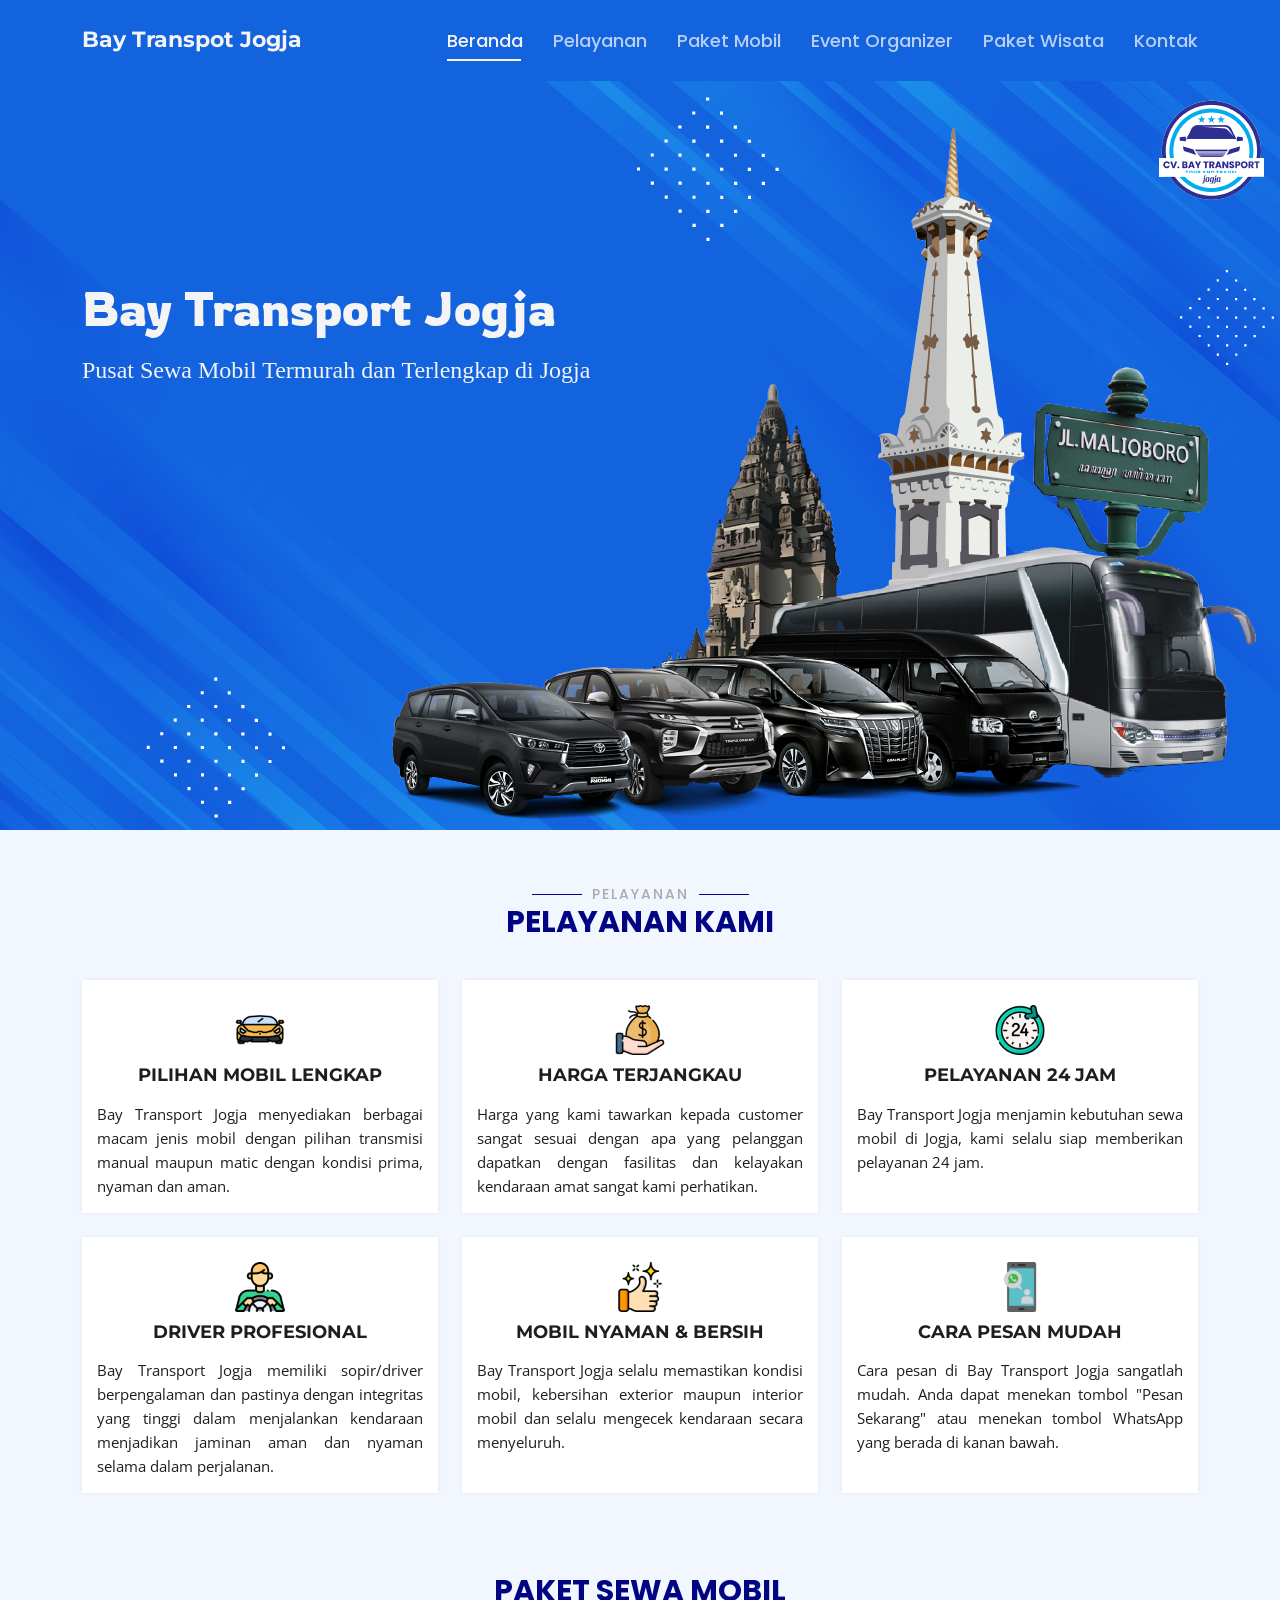
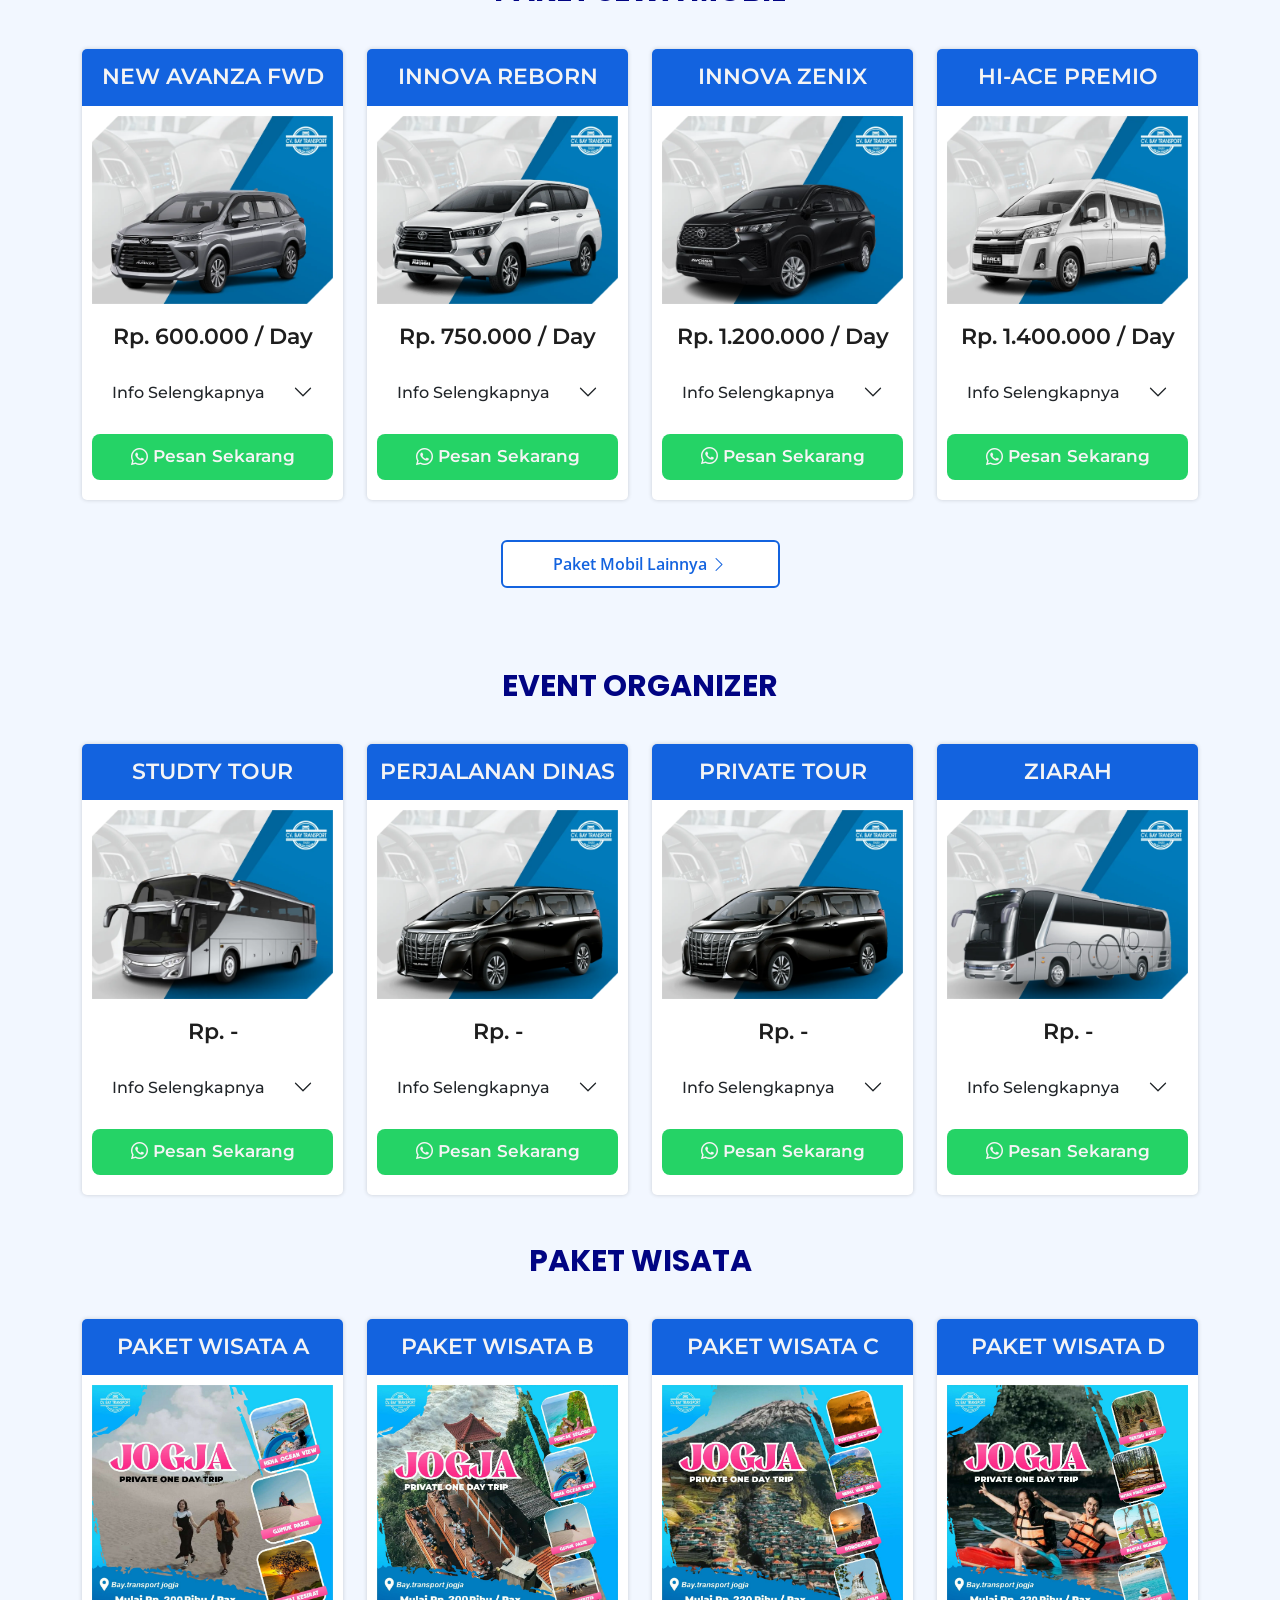
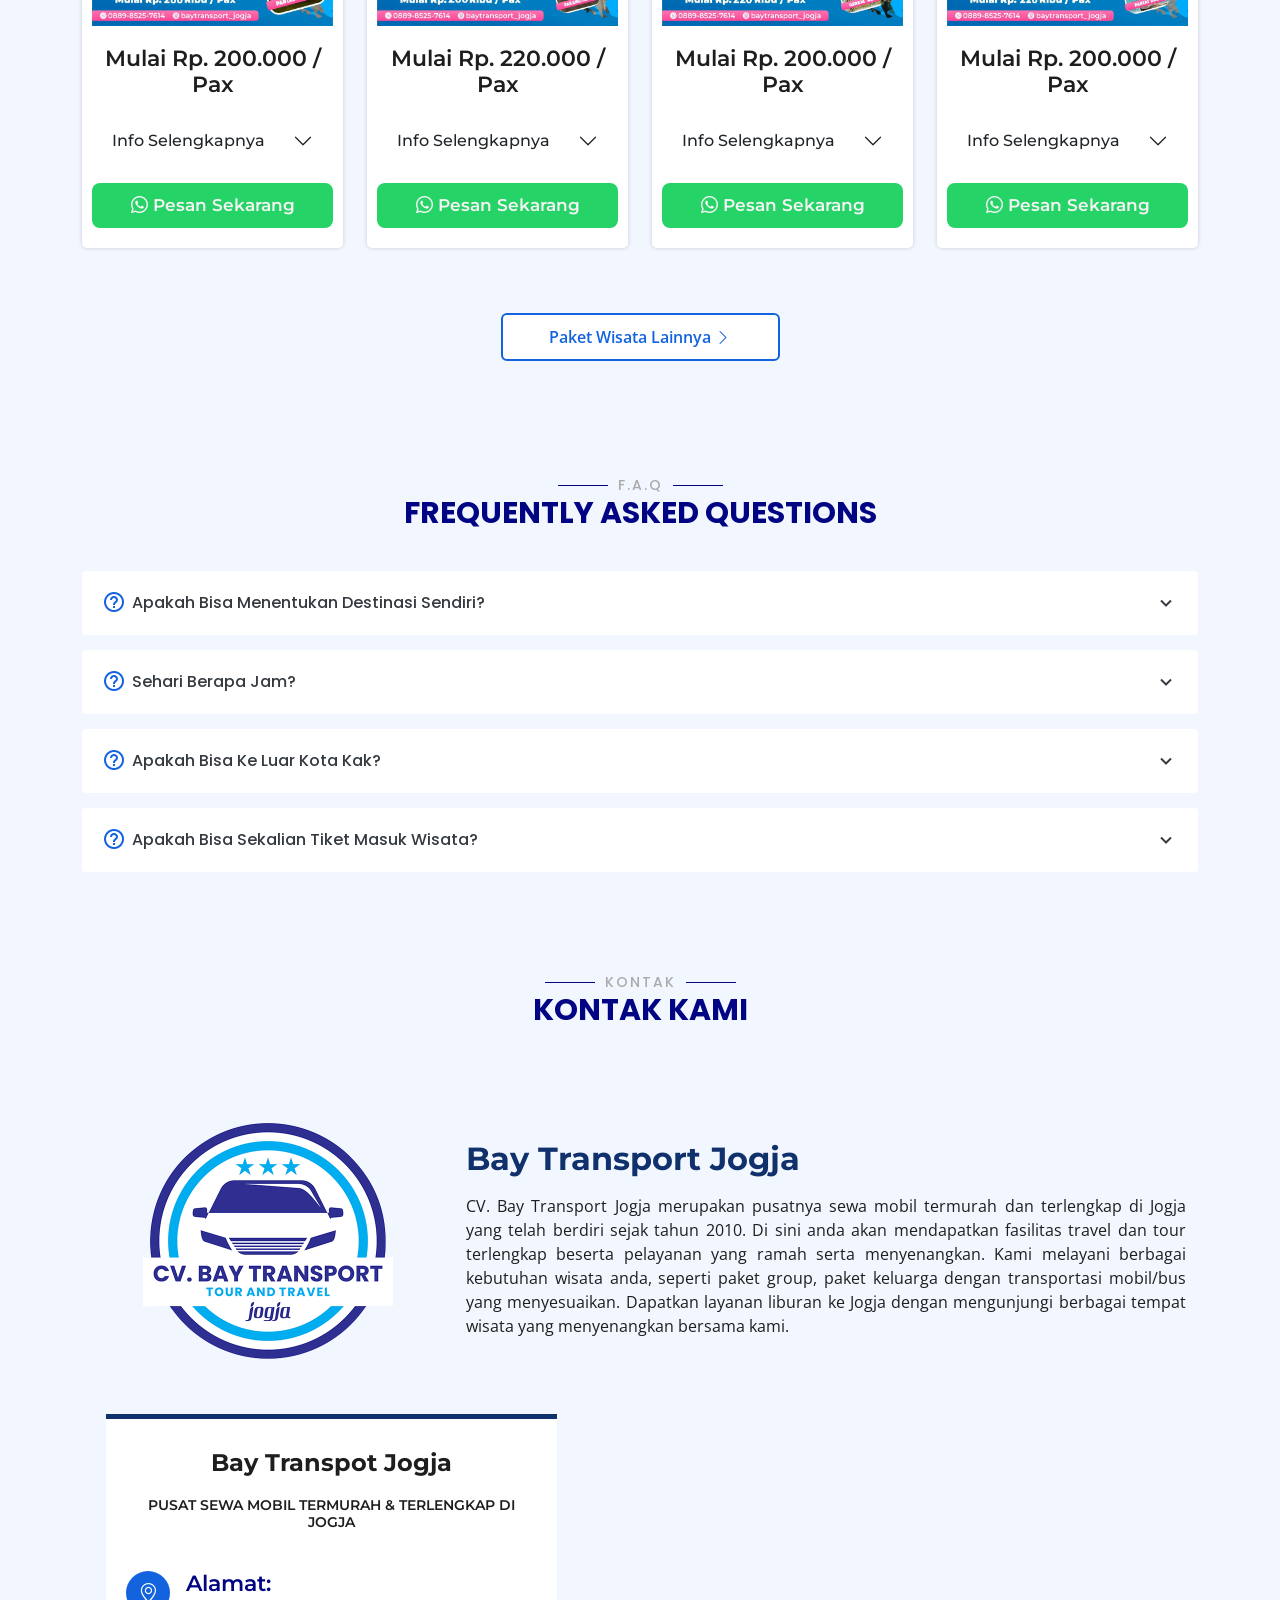
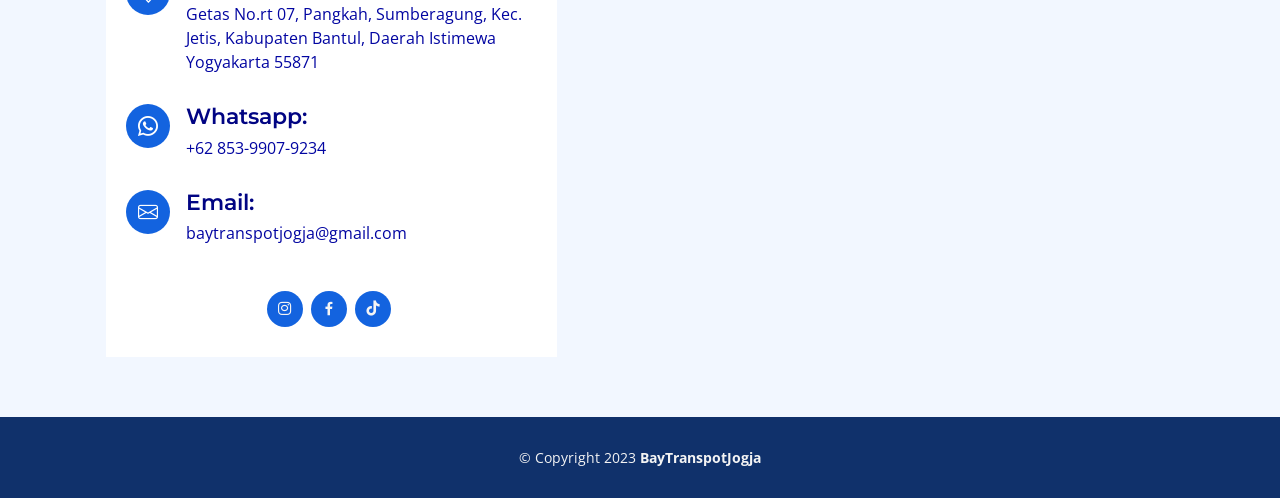
==== commit b8f629ca: "Update 15" ====
--- a/index.html
+++ b/index.html
@@ -505,13 +505,13 @@
 
         <!-- PAKET WISATA -->
 
-        <div id="paketwisata" class="section-title" data-aos="zoom-in">
+        <div id="paketwisata" class="section-title pt-5" data-aos="zoom-in">
           <h1>PAKET WISATA</h1>
         </div>
 
         <!-- BARIS 1 -->
 
-        <div class="row">
+        <div class="row baris">
 
           <div class="col-lg-3 col-md-6 mt-4 mt-md-0">
             <div class="box" data-aos="zoom-in">
@@ -537,43 +537,19 @@
                       <table class="table table-bordered border-secondary">
                         <tbody>
                           <tr>
-                            <td>1 Orang</td>
-                            <td>Rp. 650.000</td>
-                          </tr>
-                          <tr>
                             <td>2 Orang</td>
-                            <td>Rp. 600.000</td>
+                            <td>Rp. 375.000</td>
                           </tr>
                           <tr>
                             <td>3 Orang</td>
-                            <td>Rp. 550.000</td>
+                            <td>Rp. 325.000</td>
                           </tr>
                           <tr>
                             <td>4 Orang</td>
-                            <td>Rp. 500.000</td>
+                            <td>Rp. 250.000</td>
                           </tr>
                           <tr>
                             <td>5 Orang</td>
-                            <td>Rp. 450.000</td>
-                          </tr>
-                          <tr>
-                            <td>6 Orang</td>
-                            <td>Rp. 400.000</td>
-                          </tr>
-                          <tr>
-                            <td>7 Orang</td>
-                            <td>Rp. 350.000</td>
-                          </tr>
-                          <tr>
-                            <td>8 Orang</td>
-                            <td>Rp. 300.000</td>
-                          </tr>
-                          <tr>
-                            <td>9 Orang</td>
-                            <td>Rp. 250.000</td>
-                          </tr>
-                          <tr>
-                            <td>10 Orang</td>
                             <td>Rp. 200.000</td>
                           </tr>
                         </tbody>
@@ -600,7 +576,7 @@
             <div class="box" data-aos="zoom-in">
               <h3>PAKET WISATA B</h3>
               <img src="assets/img/barang/pw2.jpg" class="img-fluid" alt="">
-              <h4>Mulai Rp. 200.000 / Pax</h4>
+              <h4>Mulai Rp. 220.000 / Pax</h4>
 
               <!-- Accordion -->
               <div class="accordion mt-3" id="accordionpw2">
@@ -618,44 +594,24 @@
                       <table class="table table-bordered border-secondary">
                         <tbody>
                           <tr>
-                            <td>1 Orang</td>
-                            <td>Rp. 650.000</td>
-                          </tr>
-                          <tr>
                             <td>2 Orang</td>
-                            <td>Rp. 600.000</td>
+                            <td>Rp. 450.000</td>
                           </tr>
                           <tr>
                             <td>3 Orang</td>
-                            <td>Rp. 550.000</td>
+                            <td>Rp. 375.000</td>
                           </tr>
                           <tr>
                             <td>4 Orang</td>
-                            <td>Rp. 500.000</td>
+                            <td>Rp. 325.000</td>
                           </tr>
                           <tr>
                             <td>5 Orang</td>
-                            <td>Rp. 450.000</td>
+                            <td>Rp. 275.000</td>
                           </tr>
                           <tr>
                             <td>6 Orang</td>
-                            <td>Rp. 400.000</td>
-                          </tr>
-                          <tr>
-                            <td>7 Orang</td>
-                            <td>Rp. 350.000</td>
-                          </tr>
-                          <tr>
-                            <td>8 Orang</td>
-                            <td>Rp. 300.000</td>
-                          </tr>
-                          <tr>
-                            <td>9 Orang</td>
-                            <td>Rp. 250.000</td>
-                          </tr>
-                          <tr>
-                            <td>10 Orang</td>
-                            <td>Rp. 200.000</td>
+                            <td>Rp. 220.000</td>
                           </tr>
                         </tbody>
                       </table>
@@ -681,7 +637,7 @@
             <div class="box" data-aos="zoom-in">
               <h3>PAKET WISATA C</h3>
               <img src="assets/img/barang/pw3.jpg" class="img-fluid" alt="">
-              <h4>Mulai Rp. 220.000 / Pax</h4>
+              <h4>Mulai Rp. 200.000 / Pax</h4>
 
               <!-- Accordion -->
               <div class="accordion mt-3" id="accordionpw3">
@@ -699,44 +655,28 @@
                       <table class="table table-bordered border-secondary">
                         <tbody>
                           <tr>
-                            <td>1 Orang</td>
-                            <td>Rp. 670.000</td>
-                          </tr>
-                          <tr>
                             <td>2 Orang</td>
-                            <td>Rp. 620.000</td>
+                            <td>Rp. 575.000</td>
                           </tr>
                           <tr>
                             <td>3 Orang</td>
-                            <td>Rp. 570.000</td>
+                            <td>Rp. 500.000</td>
                           </tr>
                           <tr>
                             <td>4 Orang</td>
-                            <td>Rp. 520.000</td>
+                            <td>Rp. 400.000</td>
                           </tr>
                           <tr>
                             <td>5 Orang</td>
-                            <td>Rp. 470.000</td>
+                            <td>Rp. 350.000</td>
                           </tr>
                           <tr>
                             <td>6 Orang</td>
-                            <td>Rp. 420.000</td>
+                            <td>Rp. 300.000</td>
                           </tr>
                           <tr>
                             <td>7 Orang</td>
-                            <td>Rp. 370.000</td>
-                          </tr>
-                          <tr>
-                            <td>8 Orang</td>
-                            <td>Rp. 320.000</td>
-                          </tr>
-                          <tr>
-                            <td>9 Orang</td>
-                            <td>Rp. 270.000</td>
-                          </tr>
-                          <tr>
-                            <td>10 Orang</td>
-                            <td>Rp. 220.000</td>
+                            <td>Rp. 200.000</td>
                           </tr>
                         </tbody>
                       </table>
@@ -762,7 +702,7 @@
             <div class="box" data-aos="zoom-in">
               <h3>PAKET WISATA D</h3>
               <img src="assets/img/barang/pw4.jpg" class="img-fluid" alt="">
-              <h4>Mulai Rp. 220.000 / Pax</h4>
+              <h4>Mulai Rp. 200.000 / Pax</h4>
 
               <!-- Accordion -->
               <div class="accordion mt-3" id="accordionpw4">
@@ -780,44 +720,24 @@
                       <table class="table table-bordered border-secondary">
                         <tbody>
                           <tr>
-                            <td>1 Orang</td>
-                            <td>Rp. 670.000</td>
-                          </tr>
-                          <tr>
                             <td>2 Orang</td>
-                            <td>Rp. 620.000</td>
+                            <td>Rp. 400.000</td>
                           </tr>
                           <tr>
                             <td>3 Orang</td>
-                            <td>Rp. 570.000</td>
+                            <td>Rp. 325.000</td>
                           </tr>
                           <tr>
                             <td>4 Orang</td>
-                            <td>Rp. 520.000</td>
+                            <td>Rp. 275.000</td>
                           </tr>
                           <tr>
                             <td>5 Orang</td>
-                            <td>Rp. 470.000</td>
+                            <td>Rp. 250.000</td>
                           </tr>
                           <tr>
                             <td>6 Orang</td>
-                            <td>Rp. 420.000</td>
-                          </tr>
-                          <tr>
-                            <td>7 Orang</td>
-                            <td>Rp. 370.000</td>
-                          </tr>
-                          <tr>
-                            <td>8 Orang</td>
-                            <td>Rp. 320.000</td>
-                          </tr>
-                          <tr>
-                            <td>9 Orang</td>
-                            <td>Rp. 270.000</td>
-                          </tr>
-                          <tr>
-                            <td>10 Orang</td>
-                            <td>Rp. 220.000</td>
+                            <td>Rp. 200.000</td>
                           </tr>
                         </tbody>
                       </table>
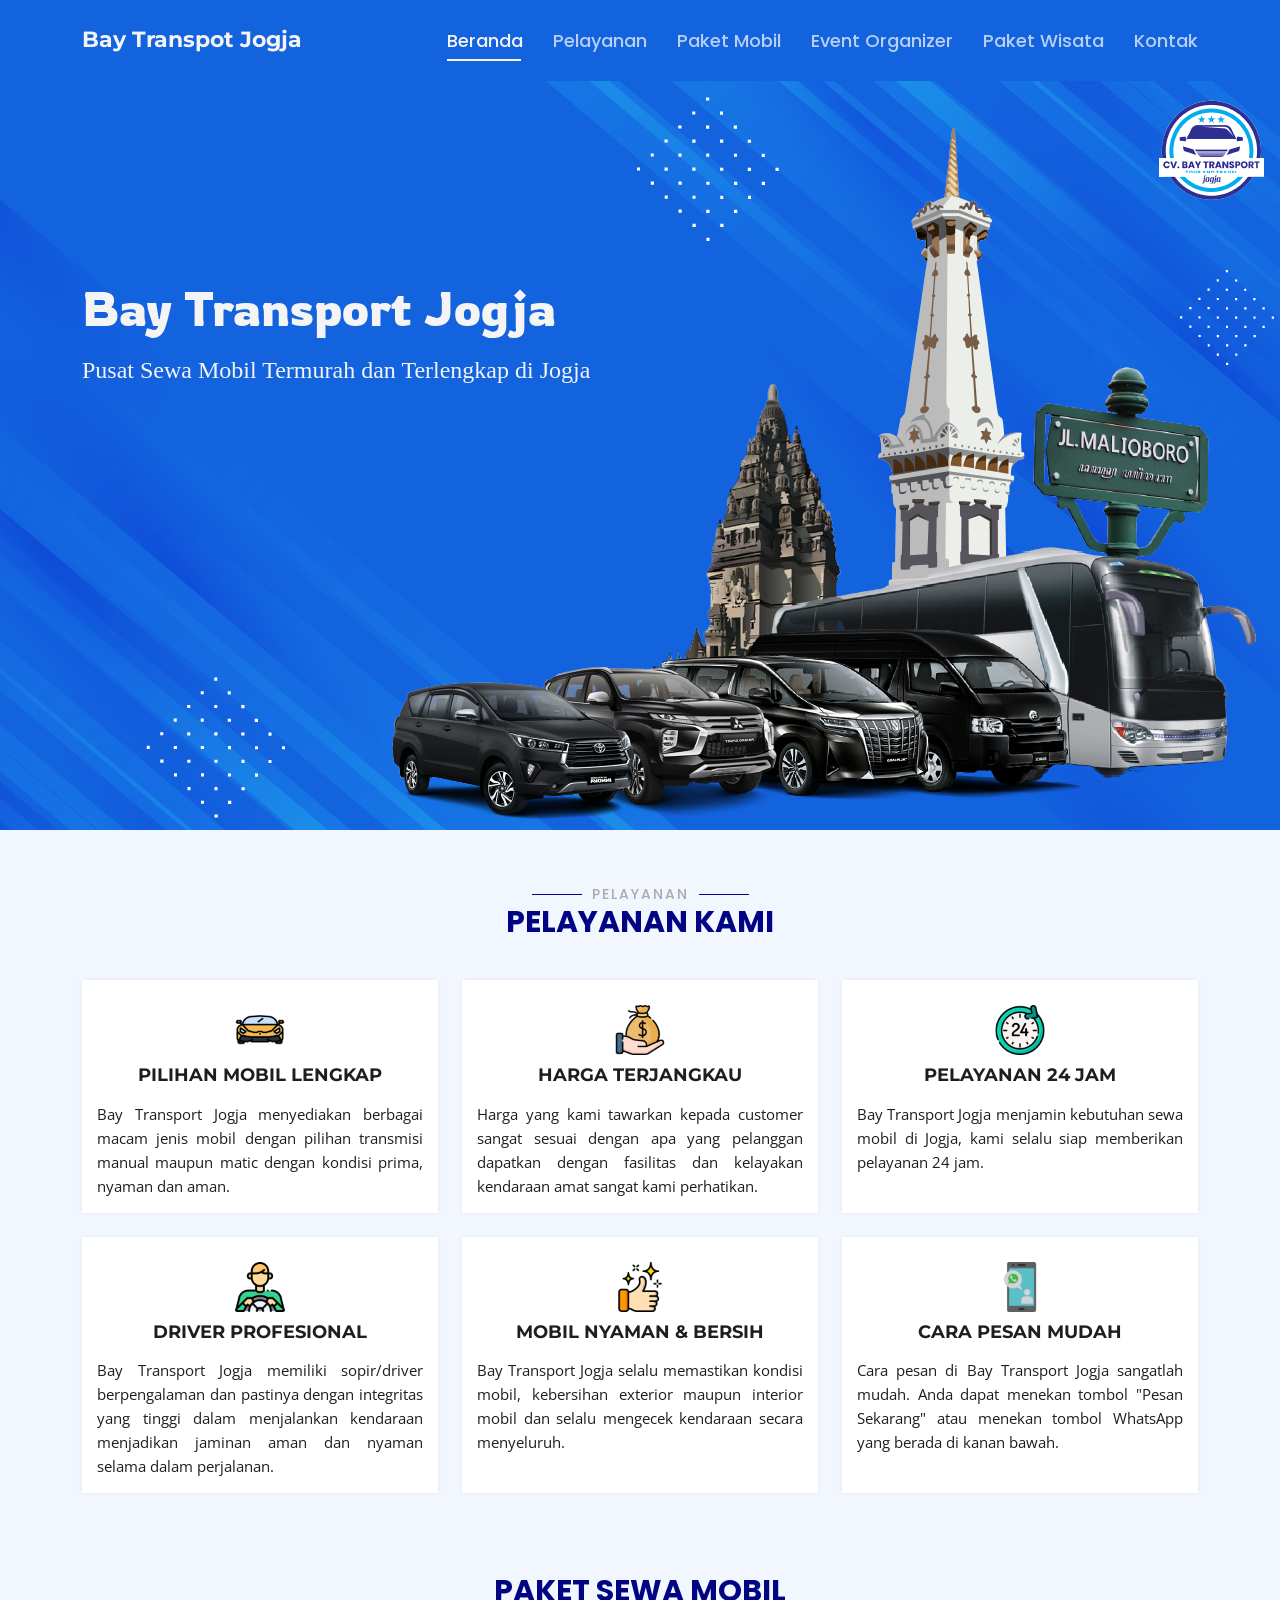
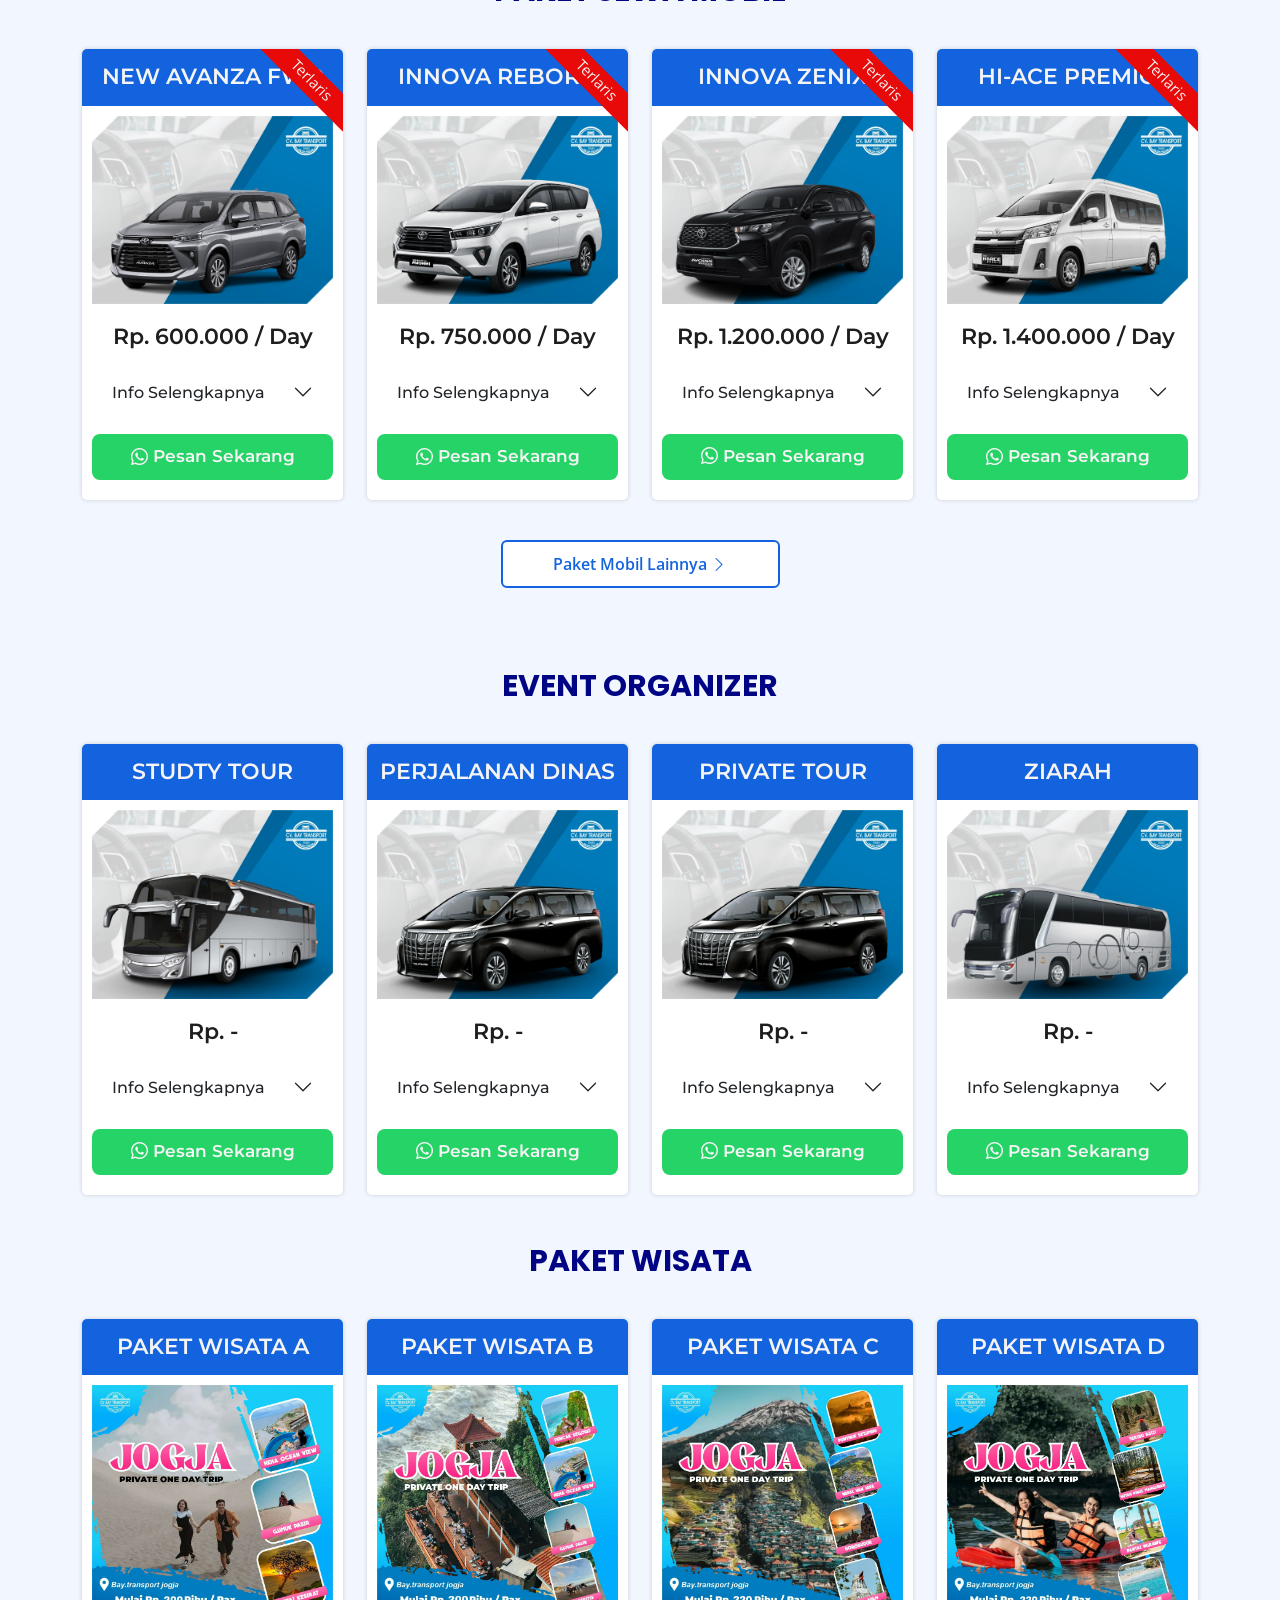
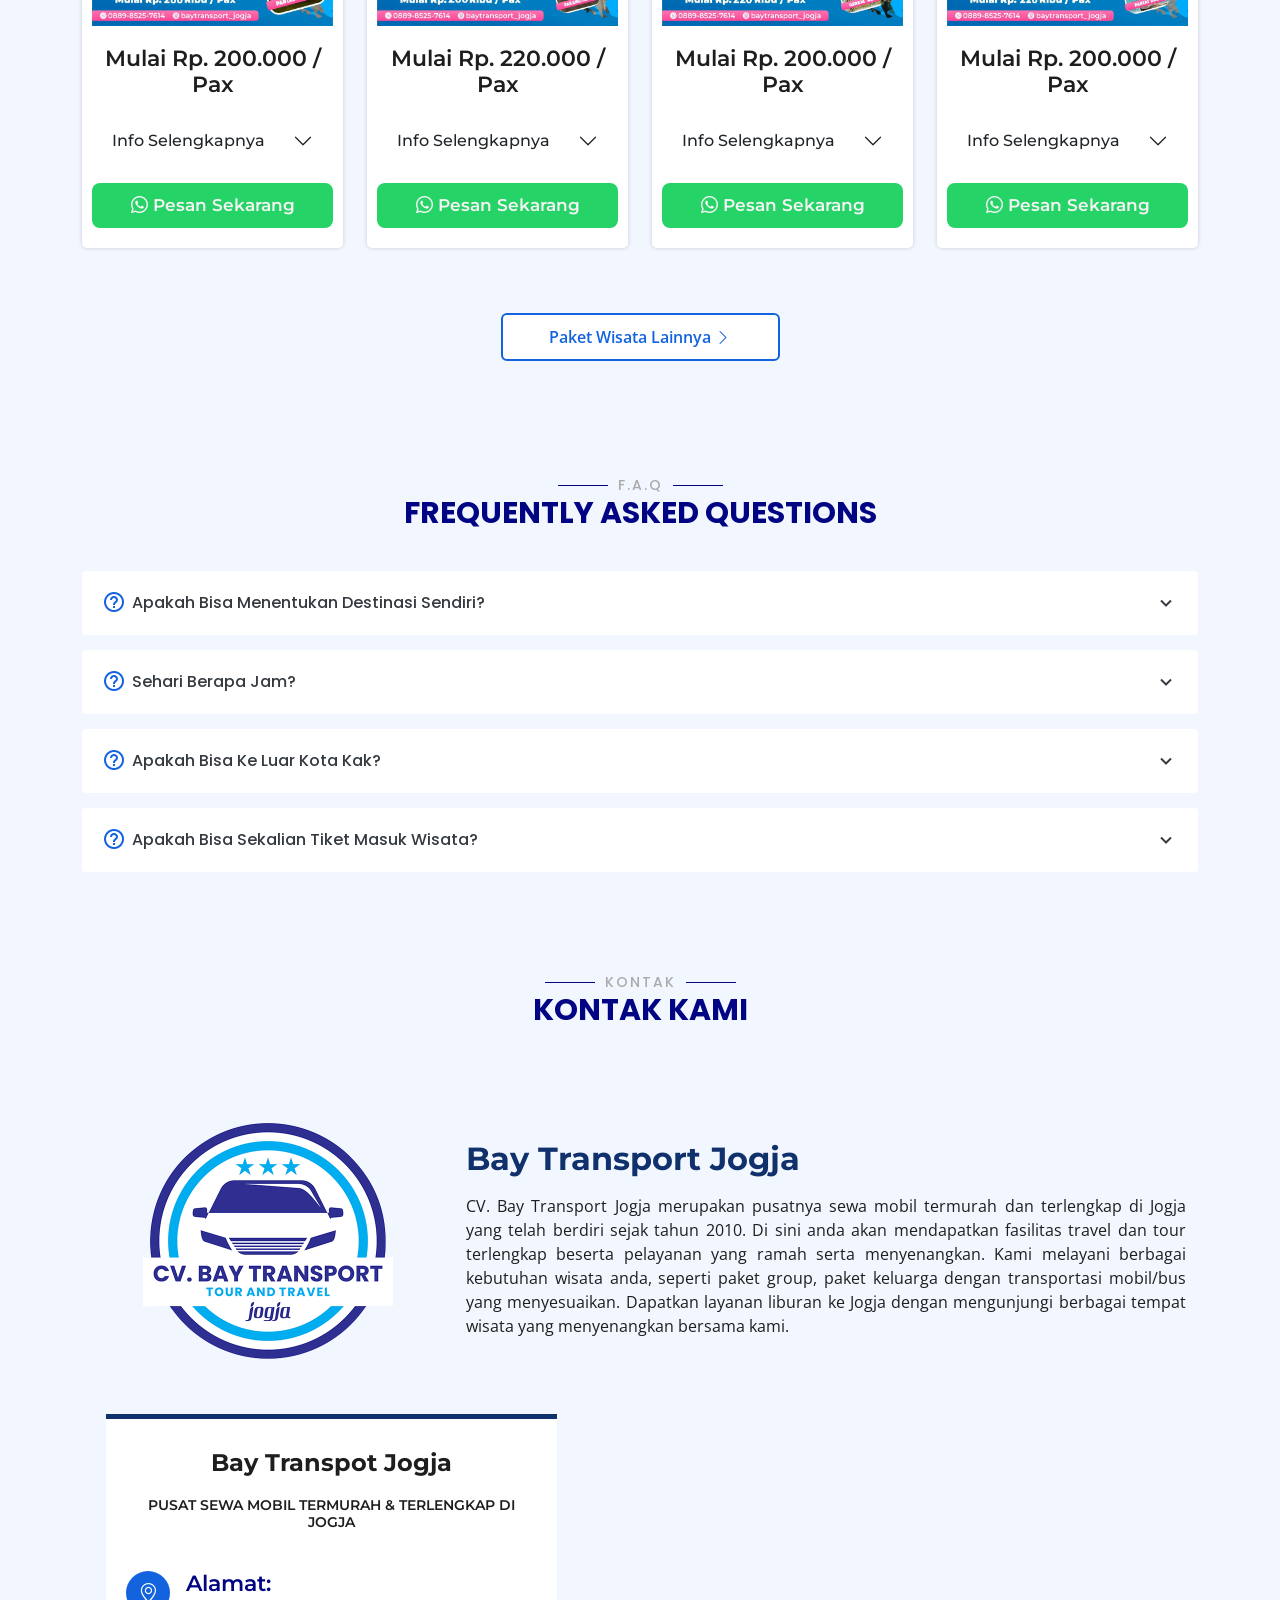
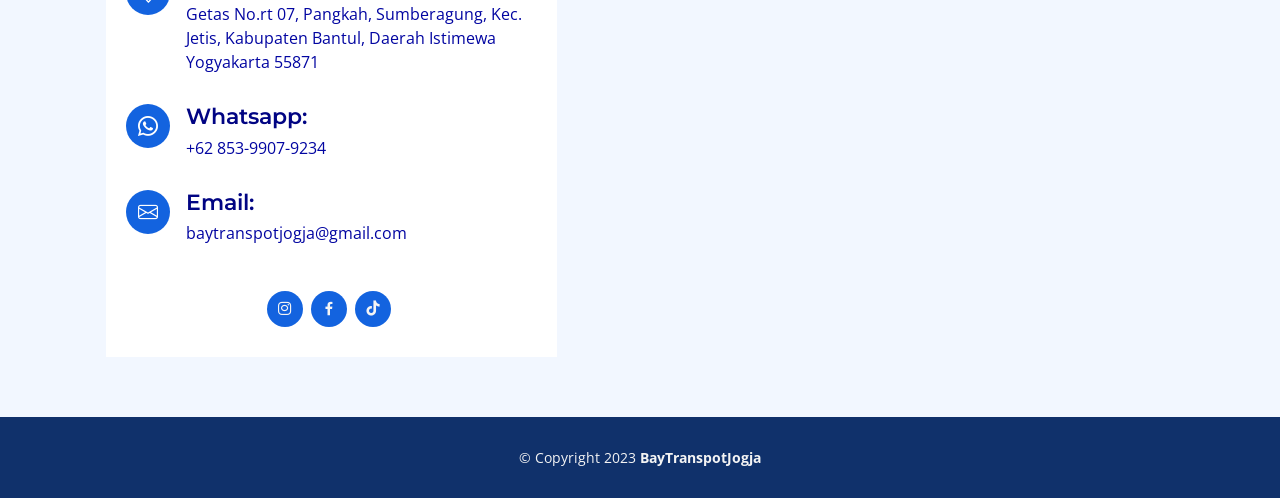
==== commit 974a2e09: "Update 16" ====
--- a/index.html
+++ b/index.html
@@ -165,6 +165,7 @@
           <div class="col-lg-3 col-md-6 mt-4 mt-md-0">
             <div class="box" data-aos="zoom-in">
               <h3>NEW AVANZA FWD</h3>
+              <span class="advanced">Terlaris</span>
               <div class="pricelist-wrap">
                 <img src="assets/img/barang/new-avanza.png" class="img-fluid" alt="">
               </div>
@@ -204,6 +205,7 @@
           <div class="col-lg-3 col-md-6 mt-4 mt-md-0">
             <div class="box" data-aos="zoom-in">
               <h3>INNOVA REBORN</h3>
+              <span class="advanced">Terlaris</span>
               <img src="assets/img/barang/inova-reborn.png" class="img-fluid" alt="">
               <h4> Rp. 750.000 / Day</h4>
 
@@ -241,6 +243,7 @@
           <div class="col-lg-3 col-md-6 mt-4 mt-lg-0">
             <div class="box" data-aos="zoom-in">
               <h3>INNOVA ZENIX</h3>
+              <span class="advanced">Terlaris</span>
               <img src="assets/img/barang/innova-zenix.png" class="img-fluid" alt="">
               <h4> Rp. 1.200.000 / Day</h4>
 
@@ -278,6 +281,7 @@
           <div class="col-lg-3 col-md-6 mt-4 mt-md-0">
             <div class="box" data-aos="zoom-in">
               <h3>HI-ACE PREMIO</h3>
+              <span class="advanced">Terlaris</span>
               <img src="assets/img/barang/hiace-premio.png" class="img-fluid" alt="">
               <h4> Rp. 1.400.000 / Day</h4>
 
@@ -347,8 +351,8 @@
                   <div id="collapsepeo1" class="accordion-collapse collapse" aria-labelledby="headingpeo1"
                     data-bs-parent="#accordionpeo1">
                     <div class="accordion-body">
-                      <h5 class="fasilitas">-</h5>
-                      <table class="table table-bordered border-secondary">
+                      <h5 class="fasilitas">Hubungi Kami</h5>
+                      <!-- <table class="table table-bordered border-secondary">
                         <tbody>
                           <tr>
                             <td>-</td>
@@ -359,14 +363,14 @@
                             <td>-</td>
                           </tr>
                         </tbody>
-                      </table>
-                    </div>
-                  </div>
-                </div>
-              </div><!-- End Accordion -->
-
-              <div class="btn-wrap mt-3">
-                <a href="https://api.whatsapp.com/send?phone=6285399079234&text=Hallo%20kak,%20Saya%20ingin%20bertanya%20tentang%20Event%20Organizer."
+                      </table> -->
+                    </div>
+                  </div>
+                </div>
+              </div><!-- End Accordion -->
+
+              <div class="btn-wrap mt-3">
+                <a href="https://api.whatsapp.com/send?phone=6285399079234&text=Hallo%20kak,%20Saya%20ingin%20bertanya%20tentang%20Study%20Tour."
                   class="btn-buy"><i class="bi bi-whatsapp"></i> Pesan Sekarang</a>
               </div>
             </div>
@@ -390,8 +394,8 @@
                   <div id="collapsepeo2" class="accordion-collapse collapse" aria-labelledby="headingpeo2"
                     data-bs-parent="#accordionpeo2">
                     <div class="accordion-body">
-                      <h5 class="fasilitas">-</h5>
-                      <table class="table table-bordered border-secondary">
+                      <h5 class="fasilitas">Hubungi Kami</h5>
+                      <!-- <table class="table table-bordered border-secondary">
                         <tbody>
                           <tr>
                             <td>-</td>
@@ -402,14 +406,14 @@
                             <td>-</td>
                           </tr>
                         </tbody>
-                      </table>
-                    </div>
-                  </div>
-                </div>
-              </div><!-- End Accordion -->
-
-              <div class="btn-wrap mt-3">
-                <a href="https://api.whatsapp.com/send?phone=6285399079234&text=Hallo%20kak,%20Saya%20ingin%20bertanya%20tentang%20Event%20Organizer."
+                      </table> -->
+                    </div>
+                  </div>
+                </div>
+              </div><!-- End Accordion -->
+
+              <div class="btn-wrap mt-3">
+                <a href="https://api.whatsapp.com/send?phone=6285399079234&text=Hallo%20kak,%20Saya%20ingin%20bertanya%20tentang%20Perjalanan%20Dinas."
                   class="btn-buy"><i class="bi bi-whatsapp"></i> Pesan Sekarang</a>
               </div>
             </div>
@@ -433,8 +437,8 @@
                   <div id="collapsepeo3" class="accordion-collapse collapse" aria-labelledby="headingpeo3"
                     data-bs-parent="#accordionpeo3">
                     <div class="accordion-body">
-                      <h5 class="fasilitas">-</h5>
-                      <table class="table table-bordered border-secondary">
+                      <h5 class="fasilitas">Hubungi Kami</h5>
+                      <!-- <table class="table table-bordered border-secondary">
                         <tbody>
                           <tr>
                             <td>-</td>
@@ -445,14 +449,14 @@
                             <td>-</td>
                           </tr>
                         </tbody>
-                      </table>
-                    </div>
-                  </div>
-                </div>
-              </div><!-- End Accordion -->
-
-              <div class="btn-wrap mt-3">
-                <a href="https://api.whatsapp.com/send?phone=6285399079234&text=Hallo%20kak,%20Saya%20ingin%20bertanya%20tentang%20Event%20Organizer."
+                      </table> -->
+                    </div>
+                  </div>
+                </div>
+              </div><!-- End Accordion -->
+
+              <div class="btn-wrap mt-3">
+                <a href="https://api.whatsapp.com/send?phone=6285399079234&text=Hallo%20kak,%20Saya%20ingin%20bertanya%20tentang%20Private%20Tour."
                   class="btn-buy"><i class="bi bi-whatsapp"></i> Pesan Sekarang</a>
               </div>
             </div>
@@ -476,8 +480,8 @@
                   <div id="collapsepeo4" class="accordion-collapse collapse" aria-labelledby="headingpeo4"
                     data-bs-parent="#accordionpeo4">
                     <div class="accordion-body">
-                      <h5 class="fasilitas">-</h5>
-                      <table class="table table-bordered border-secondary">
+                      <h5 class="fasilitas">Hubungi Kami</h5>
+                      <!-- <table class="table table-bordered border-secondary">
                         <tbody>
                           <tr>
                             <td>-</td>
@@ -488,14 +492,14 @@
                             <td>-</td>
                           </tr>
                         </tbody>
-                      </table>
-                    </div>
-                  </div>
-                </div>
-              </div><!-- End Accordion -->
-
-              <div class="btn-wrap mt-3">
-                <a href="https://api.whatsapp.com/send?phone=6285399079234&text=Hallo%20kak,%20Saya%20ingin%20bertanya%20tentang%20Event%20Organizer."
+                      </table> -->
+                    </div>
+                  </div>
+                </div>
+              </div><!-- End Accordion -->
+
+              <div class="btn-wrap mt-3">
+                <a href="https://api.whatsapp.com/send?phone=6285399079234&text=Hallo%20kak,%20Saya%20ingin%20bertanya%20tentang%20Ziarah."
                   class="btn-buy"><i class="bi bi-whatsapp"></i> Pesan Sekarang</a>
               </div>
             </div>
@@ -566,7 +570,7 @@
               </div><!-- End Accordion -->
 
               <div class="btn-wrap mt-3">
-                <a href="https://api.whatsapp.com/send?phone=6285399079234&text=Hallo%20kak,%20Saya%20ingin%20bertanya%20tentang%20Paket%20Wisata."
+                <a href="https://api.whatsapp.com/send?phone=6285399079234&text=Hallo%20kak,%20Saya%20ingin%20bertanya%20tentang%20Paket%20Wisata%20A."
                   class="btn-buy"><i class="bi bi-whatsapp"></i> Pesan Sekarang</a>
               </div>
             </div>
@@ -627,7 +631,7 @@
               </div><!-- End Accordion -->
 
               <div class="btn-wrap mt-3">
-                <a href="https://api.whatsapp.com/send?phone=6285399079234&text=Hallo%20kak,%20Saya%20ingin%20bertanya%20tentang%20Paket%20Wisata."
+                <a href="https://api.whatsapp.com/send?phone=6285399079234&text=Hallo%20kak,%20Saya%20ingin%20bertanya%20tentang%20Paket%20Wisata%20B."
                   class="btn-buy"><i class="bi bi-whatsapp"></i> Pesan Sekarang</a>
               </div>
             </div>
@@ -692,7 +696,7 @@
               </div><!-- End Accordion -->
 
               <div class="btn-wrap mt-3">
-                <a href="https://api.whatsapp.com/send?phone=6285399079234&text=Hallo%20kak,%20Saya%20ingin%20bertanya%20tentang%20Paket%20Wisata."
+                <a href="https://api.whatsapp.com/send?phone=6285399079234&text=Hallo%20kak,%20Saya%20ingin%20bertanya%20tentang%20Paket%20Wisata%20C."
                   class="btn-buy"><i class="bi bi-whatsapp"></i> Pesan Sekarang</a>
               </div>
             </div>
@@ -753,7 +757,7 @@
               </div><!-- End Accordion -->
 
               <div class="btn-wrap mt-3">
-                <a href="https://api.whatsapp.com/send?phone=6285399079234&text=Hallo%20kak,%20Saya%20ingin%20bertanya%20tentang%20Paket%20Wisata."
+                <a href="https://api.whatsapp.com/send?phone=6285399079234&text=Hallo%20kak,%20Saya%20ingin%20bertanya%20tentang%20Paket%20Wisata%20D."
                   class="btn-buy"><i class="bi bi-whatsapp"></i> Pesan Sekarang</a>
               </div>
             </div>
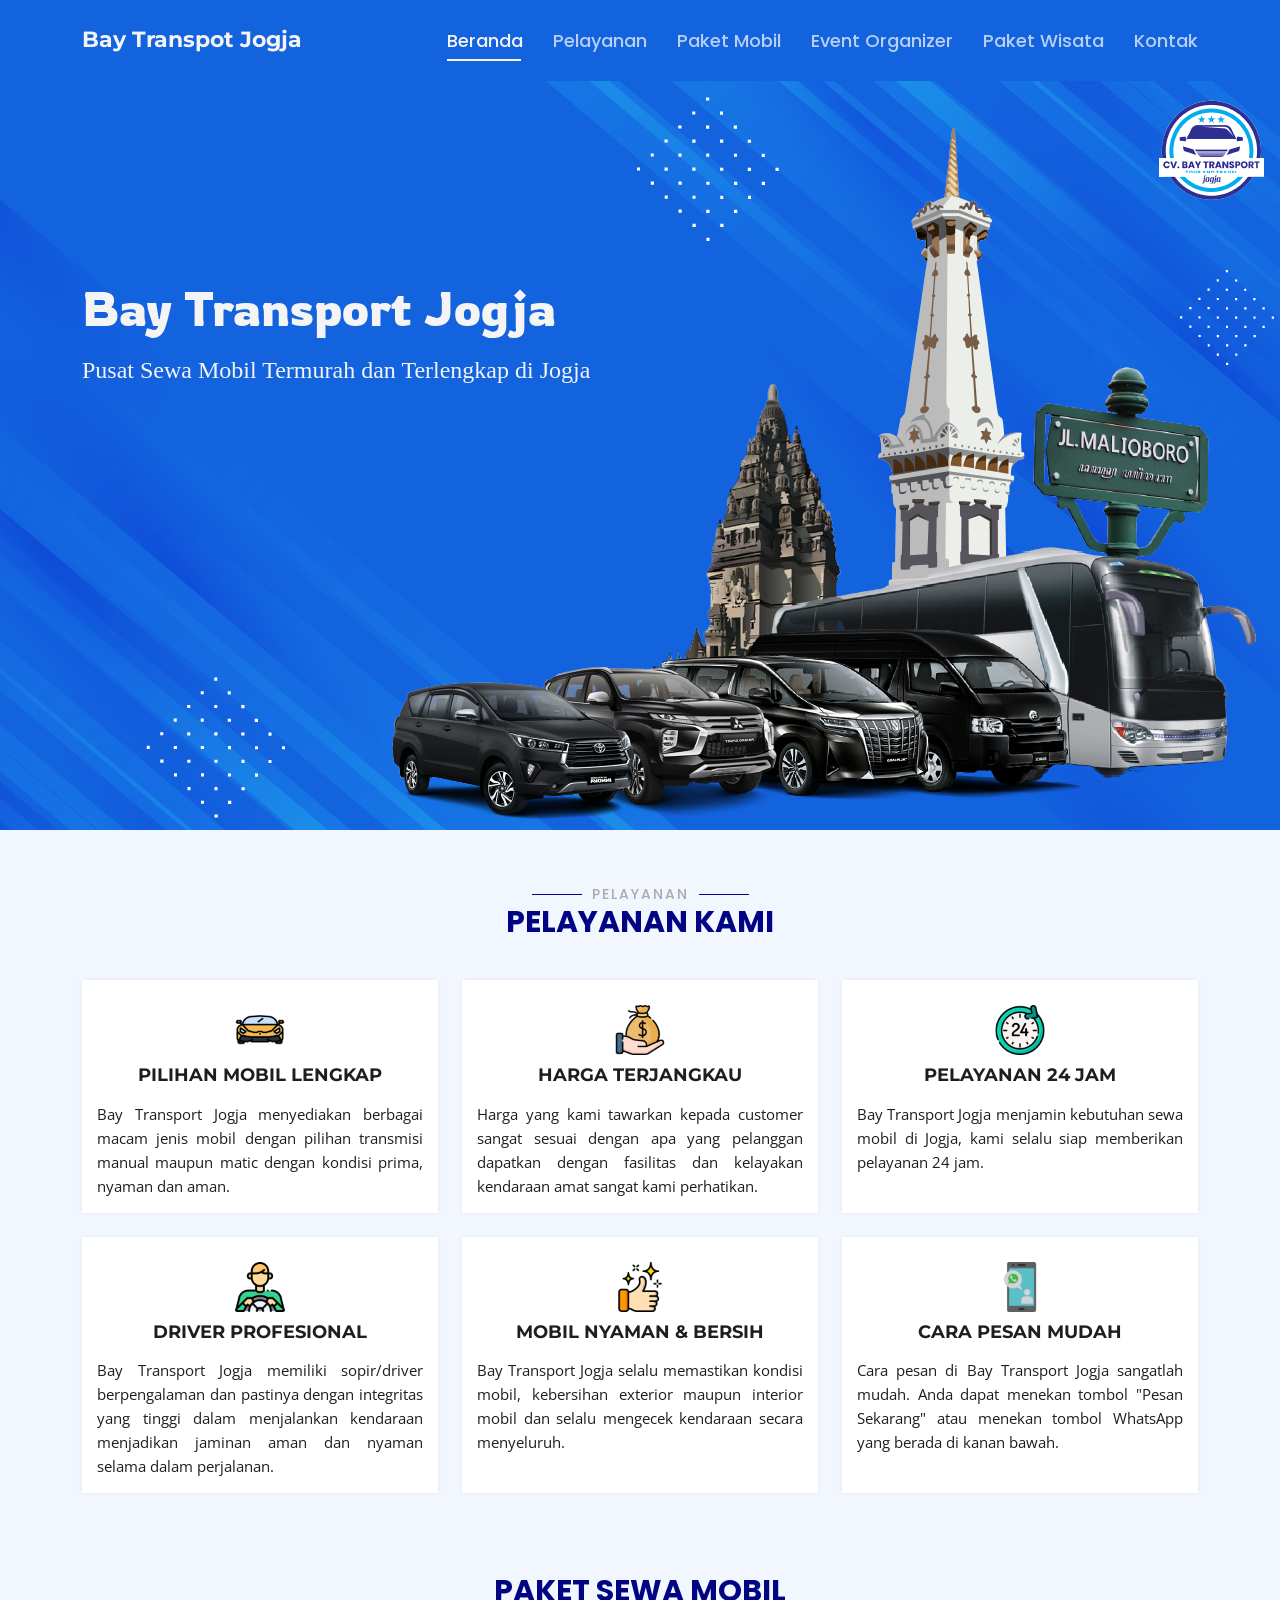
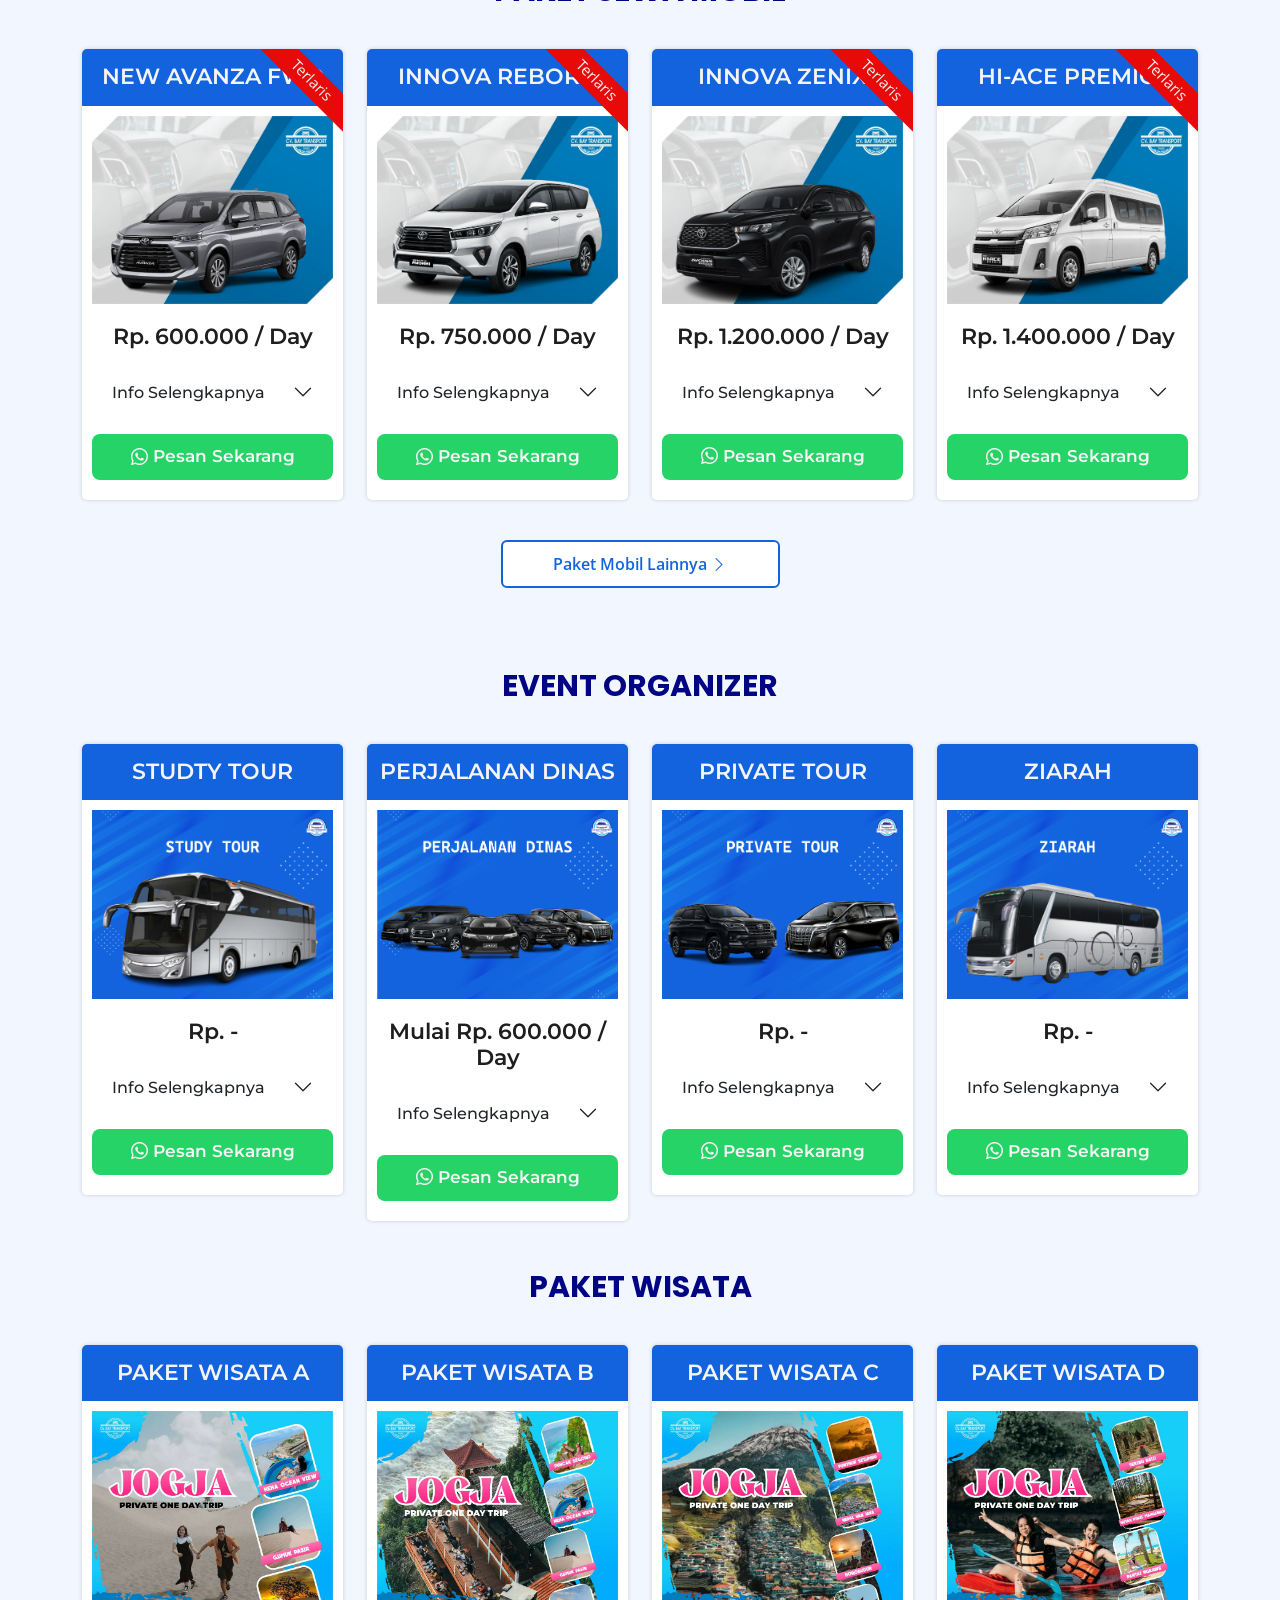
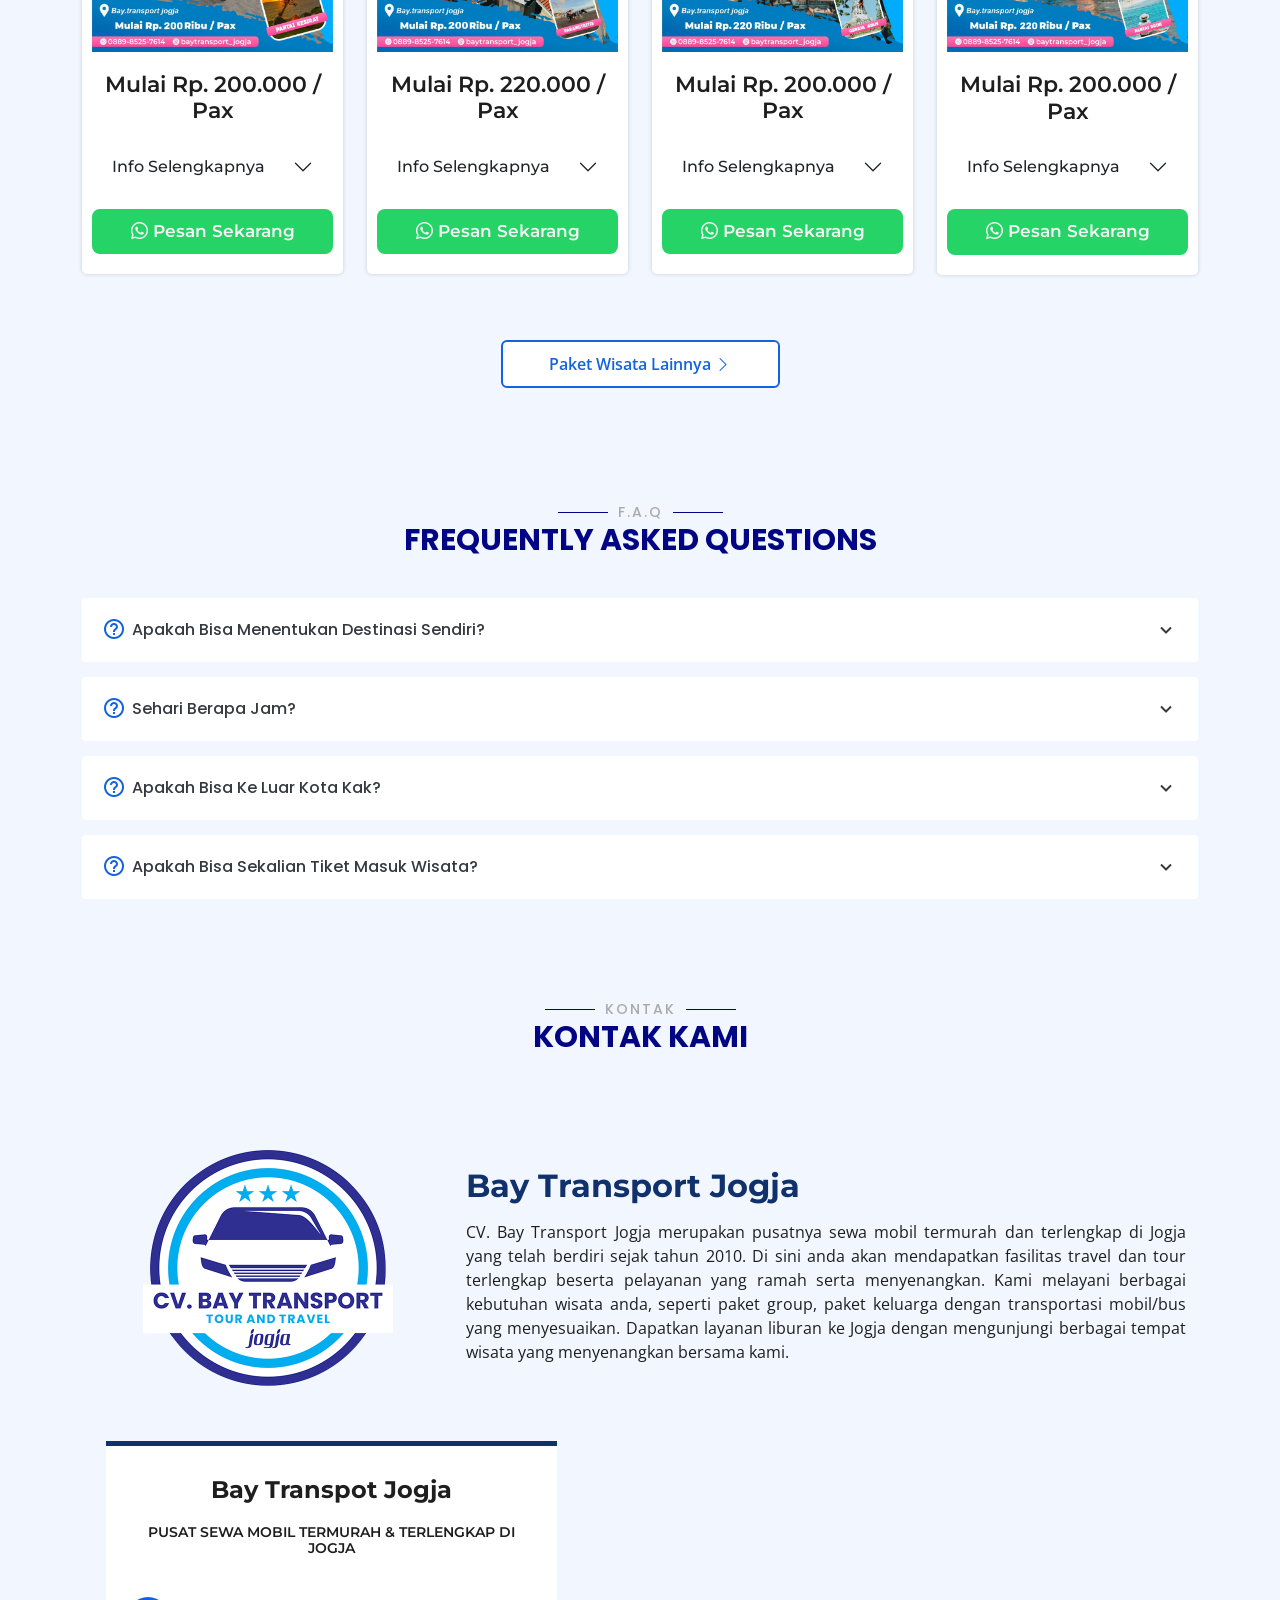
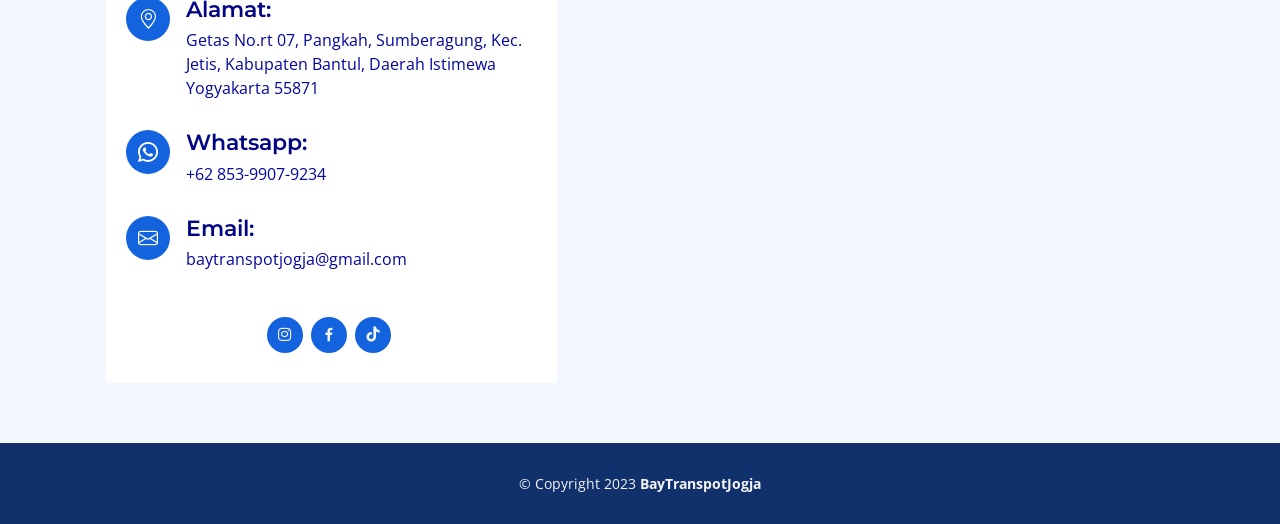
==== commit 38457e9b: "Update 17" ====
--- a/index.html
+++ b/index.html
@@ -185,10 +185,19 @@
                     <div class="accordion-body">
                       <h4>Mobil + Driver + BBM</h4>
                       <ul class="fasilitas">
-                        <h5>Fasilitas</h5>
+                        <h5>Fasilitas Include</h5>
                         <li>Air Mineral</li>
                         <li>Tisu Basah & Kering</li>
                         <li>Hand Sanitizer</li>
+                      </ul>
+                      <ul class="fasilitas">
+                        <h5>Fasilitas Exclude</h5>
+                        <li>Parkir Wisata</li>
+                        <li>Makan Driver</li>
+                        <li>Tiket Masuk Wisata</li>
+                      </ul>
+                      <ul class="note">
+                        <p>NB: Harga dapat berubah sewaktu-waktu</p>
                       </ul>
                     </div>
                   </div>
@@ -223,10 +232,19 @@
                     <div class="accordion-body">
                       <h4>Mobil + Driver + BBM</h4>
                       <ul class="fasilitas">
-                        <h5>Fasilitas</h5>
+                        <h5>Fasilitas Include</h5>
                         <li>Air Mineral</li>
                         <li>Tisu Basah & Kering</li>
                         <li>Hand Sanitizer</li>
+                      </ul>
+                      <ul class="fasilitas">
+                        <h5>Fasilitas Exclude</h5>
+                        <li>Parkir Wisata</li>
+                        <li>Makan Driver</li>
+                        <li>Tiket Masuk Wisata</li>
+                      </ul>
+                      <ul class="note">
+                        <p>NB: Harga dapat berubah sewaktu-waktu</p>
                       </ul>
                     </div>
                   </div>
@@ -261,10 +279,19 @@
                     <div class="accordion-body">
                       <h4>Mobil + Driver + BBM</h4>
                       <ul class="fasilitas">
-                        <h5>Fasilitas</h5>
+                        <h5>Fasilitas Include</h5>
                         <li>Air Mineral</li>
                         <li>Tisu Basah & Kering</li>
                         <li>Hand Sanitizer</li>
+                      </ul>
+                      <ul class="fasilitas">
+                        <h5>Fasilitas Exclude</h5>
+                        <li>Parkir Wisata</li>
+                        <li>Makan Driver</li>
+                        <li>Tiket Masuk Wisata</li>
+                      </ul>
+                      <ul class="note">
+                        <p>NB: Harga dapat berubah sewaktu-waktu</p>
                       </ul>
                     </div>
                   </div>
@@ -299,11 +326,20 @@
                     <div class="accordion-body">
                       <h4>Mobil + Driver + BBM</h4>
                       <ul class="fasilitas">
-                        <h5>Fasilitas</h5>
+                        <h5>Fasilitas Include</h5>
                         <li>Air Mineral</li>
                         <li>Tisu Basah & Kering</li>
                         <li>Hand Sanitizer</li>
                       </ul>
+                      <ul class="fasilitas">
+                        <h5>Fasilitas Exclude</h5>
+                        <li>Parkir Wisata</li>
+                        <li>Makan Driver</li>
+                        <li>Tiket Masuk Wisata</li>
+                      </ul>
+                      <ul class="note">
+                        <p>NB: Harga dapat berubah sewaktu-waktu</p>
+                      </ul>
                     </div>
                   </div>
                 </div>
@@ -335,7 +371,7 @@
             <div class="box" data-aos="zoom-in">
               <h3>STUDTY TOUR</h3>
               <div class="pricelist-wrap">
-                <img src="assets/img/barang/big-bus.png" class="img-fluid" alt="">
+                <img src="assets/img/barang/study-tour.png" class="img-fluid" alt="">
               </div>
               <h4> Rp. -</h4>
 
@@ -379,8 +415,8 @@
           <div class="col-lg-3 col-md-6 mt-4 mt-md-0">
             <div class="box" data-aos="zoom-in">
               <h3>PERJALANAN DINAS</h3>
-              <img src="assets/img/barang/alphard.png" class="img-fluid" alt="">
-              <h4> Rp. -</h4>
+              <img src="assets/img/barang/perjalanan-dinas.png" class="img-fluid" alt="">
+              <h4>Mulai Rp. 600.000 / Day</h4>
 
               <!-- Accordion -->
               <div class="accordion mt-3" id="accordionpeo2">
@@ -394,6 +430,82 @@
                   <div id="collapsepeo2" class="accordion-collapse collapse" aria-labelledby="headingpeo2"
                     data-bs-parent="#accordionpeo2">
                     <div class="accordion-body">
+                      <table class="table table-bordered border-secondary">
+                        <tbody>
+                          <tr>
+                            <td>NEW AVANZA FWD</td>
+                            <td>Rp. 600.000 / Day</td>
+                          </tr>
+                          <tr>
+                            <td>INNOVA REBORN</td>
+                            <td>Rp. 750.000 / Day</td>
+                          </tr>
+                          <tr>
+                            <td>INNOVA VENTURER</td>
+                            <td>Rp. 1.100.000 / Day</td>
+                          </tr>
+                          <tr>
+                            <td>INNOVA ZENIX</td>
+                            <td>Rp. 1.200.000 / Day</td>
+                          </tr>
+                          <tr>
+                            <td>FORTUNER GR</td>
+                            <td>Rp. 1.600.000 / Day</td>
+                          </tr>
+                          <tr>
+                            <td>NEW ALPHARD</td>
+                            <td>Rp. 3.500.000 / Day</td>
+                          </tr>
+                          <tr>
+                            <td>HI-ACE COMMUTER</td>
+                            <td>Rp. 1.100.000 / Day</td>
+                          </tr>
+                          <tr>
+                            <td>HI-ACE PREMIO</td>
+                            <td>Rp. 1.400.000 / Day</td>
+                          </tr>
+                        </tbody>
+                      </table>
+                      <ul class="fasilitas">
+                        <h5>Fasilitas</h5>
+                        <li>Air Mineral</li>
+                        <li>Parsel Buah</li>
+                        <li>Tisu Basah & Kering</li>
+                        <li>Hand Sanitizer</li>
+                      </ul>
+                      <ul class="note">
+                        <p>NB: Harga dapat berubah sewaktu-waktu</p>
+                      </ul>
+                    </div>
+                  </div>
+                </div>
+              </div><!-- End Accordion -->
+
+              <div class="btn-wrap mt-3">
+                <a href="https://api.whatsapp.com/send?phone=6285399079234&text=Hallo%20kak,%20Saya%20ingin%20bertanya%20tentang%20Perjalanan%20Dinas."
+                  class="btn-buy"><i class="bi bi-whatsapp"></i> Pesan Sekarang</a>
+              </div>
+            </div>
+          </div>
+
+          <div class="col-lg-3 col-md-6 mt-4 mt-lg-0">
+            <div class="box" data-aos="zoom-in">
+              <h3>PRIVATE TOUR</h3>
+              <img src="assets/img/barang/private-tour.png" class="img-fluid" alt="">
+              <h4> Rp. -</h4>
+
+              <!-- Accordion -->
+              <div class="accordion mt-3" id="accordionpeo3">
+                <div class="accordion-item">
+                  <h2 class="accordion-header" id="headingpeo3">
+                    <span class="accordion-button collapsed" type="button" data-bs-toggle="collapse"
+                      data-bs-target="#collapsepeo3" aria-expanded="true" aria-controls="collapsepeo3">
+                      Info Selengkapnya
+                    </span>
+                  </h2>
+                  <div id="collapsepeo3" class="accordion-collapse collapse" aria-labelledby="headingpeo3"
+                    data-bs-parent="#accordionpeo3">
+                    <div class="accordion-body">
                       <h5 class="fasilitas">Hubungi Kami</h5>
                       <!-- <table class="table table-bordered border-secondary">
                         <tbody>
@@ -413,7 +525,7 @@
               </div><!-- End Accordion -->
 
               <div class="btn-wrap mt-3">
-                <a href="https://api.whatsapp.com/send?phone=6285399079234&text=Hallo%20kak,%20Saya%20ingin%20bertanya%20tentang%20Perjalanan%20Dinas."
+                <a href="https://api.whatsapp.com/send?phone=6285399079234&text=Hallo%20kak,%20Saya%20ingin%20bertanya%20tentang%20Private%20Tour."
                   class="btn-buy"><i class="bi bi-whatsapp"></i> Pesan Sekarang</a>
               </div>
             </div>
@@ -421,51 +533,8 @@
 
           <div class="col-lg-3 col-md-6 mt-4 mt-lg-0">
             <div class="box" data-aos="zoom-in">
-              <h3>PRIVATE TOUR</h3>
-              <img src="assets/img/barang/alphard.png" class="img-fluid" alt="">
-              <h4> Rp. -</h4>
-
-              <!-- Accordion -->
-              <div class="accordion mt-3" id="accordionpeo3">
-                <div class="accordion-item">
-                  <h2 class="accordion-header" id="headingpeo3">
-                    <span class="accordion-button collapsed" type="button" data-bs-toggle="collapse"
-                      data-bs-target="#collapsepeo3" aria-expanded="true" aria-controls="collapsepeo3">
-                      Info Selengkapnya
-                    </span>
-                  </h2>
-                  <div id="collapsepeo3" class="accordion-collapse collapse" aria-labelledby="headingpeo3"
-                    data-bs-parent="#accordionpeo3">
-                    <div class="accordion-body">
-                      <h5 class="fasilitas">Hubungi Kami</h5>
-                      <!-- <table class="table table-bordered border-secondary">
-                        <tbody>
-                          <tr>
-                            <td>-</td>
-                            <td>-</td>
-                          </tr>
-                          <tr>
-                            <td>-</td>
-                            <td>-</td>
-                          </tr>
-                        </tbody>
-                      </table> -->
-                    </div>
-                  </div>
-                </div>
-              </div><!-- End Accordion -->
-
-              <div class="btn-wrap mt-3">
-                <a href="https://api.whatsapp.com/send?phone=6285399079234&text=Hallo%20kak,%20Saya%20ingin%20bertanya%20tentang%20Private%20Tour."
-                  class="btn-buy"><i class="bi bi-whatsapp"></i> Pesan Sekarang</a>
-              </div>
-            </div>
-          </div>
-
-          <div class="col-lg-3 col-md-6 mt-4 mt-lg-0">
-            <div class="box" data-aos="zoom-in">
               <h3>ZIARAH</h3>
-              <img src="assets/img/barang/medium-bus.png" class="img-fluid" alt="">
+              <img src="assets/img/barang/ziarah.png" class="img-fluid" alt="">
               <h4> Rp. -</h4>
 
               <!-- Accordion -->
--- a/assets/css/style.css
+++ b/assets/css/style.css
@@ -857,6 +857,23 @@
   text-align: left;
 }
 
+.pricelist .accordion-body .table{
+  padding: 5px 15px 5px 15px;
+  text-align: left;
+}
+
+.pricelist .accordion-body td{
+  font-size: 13px;
+}
+
+.pricelist .accordion-body .note{
+  text-align: left;
+}
+
+.pricelist .accordion-body .note p{
+  font-size: 13px;
+}
+
 .pricelist .accordion ul li {
   text-align: justify;
   padding-bottom: 2px;
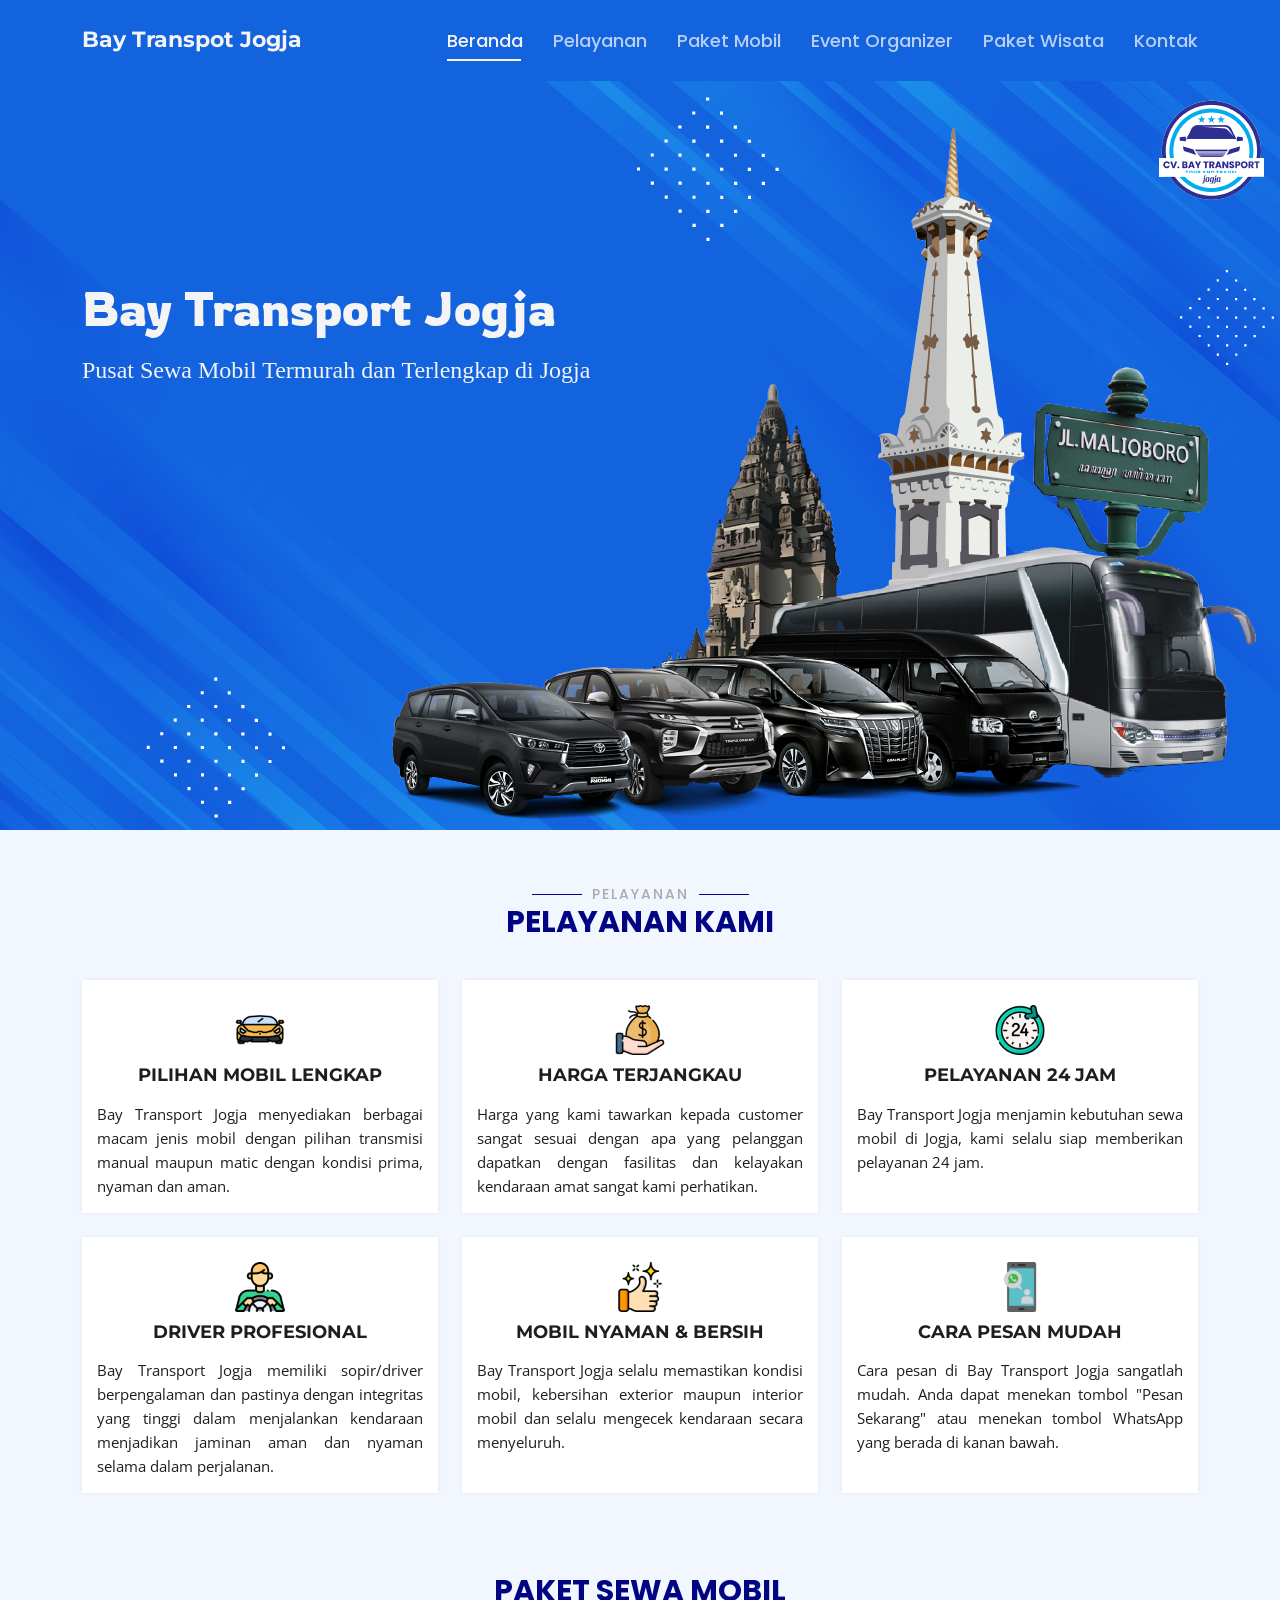
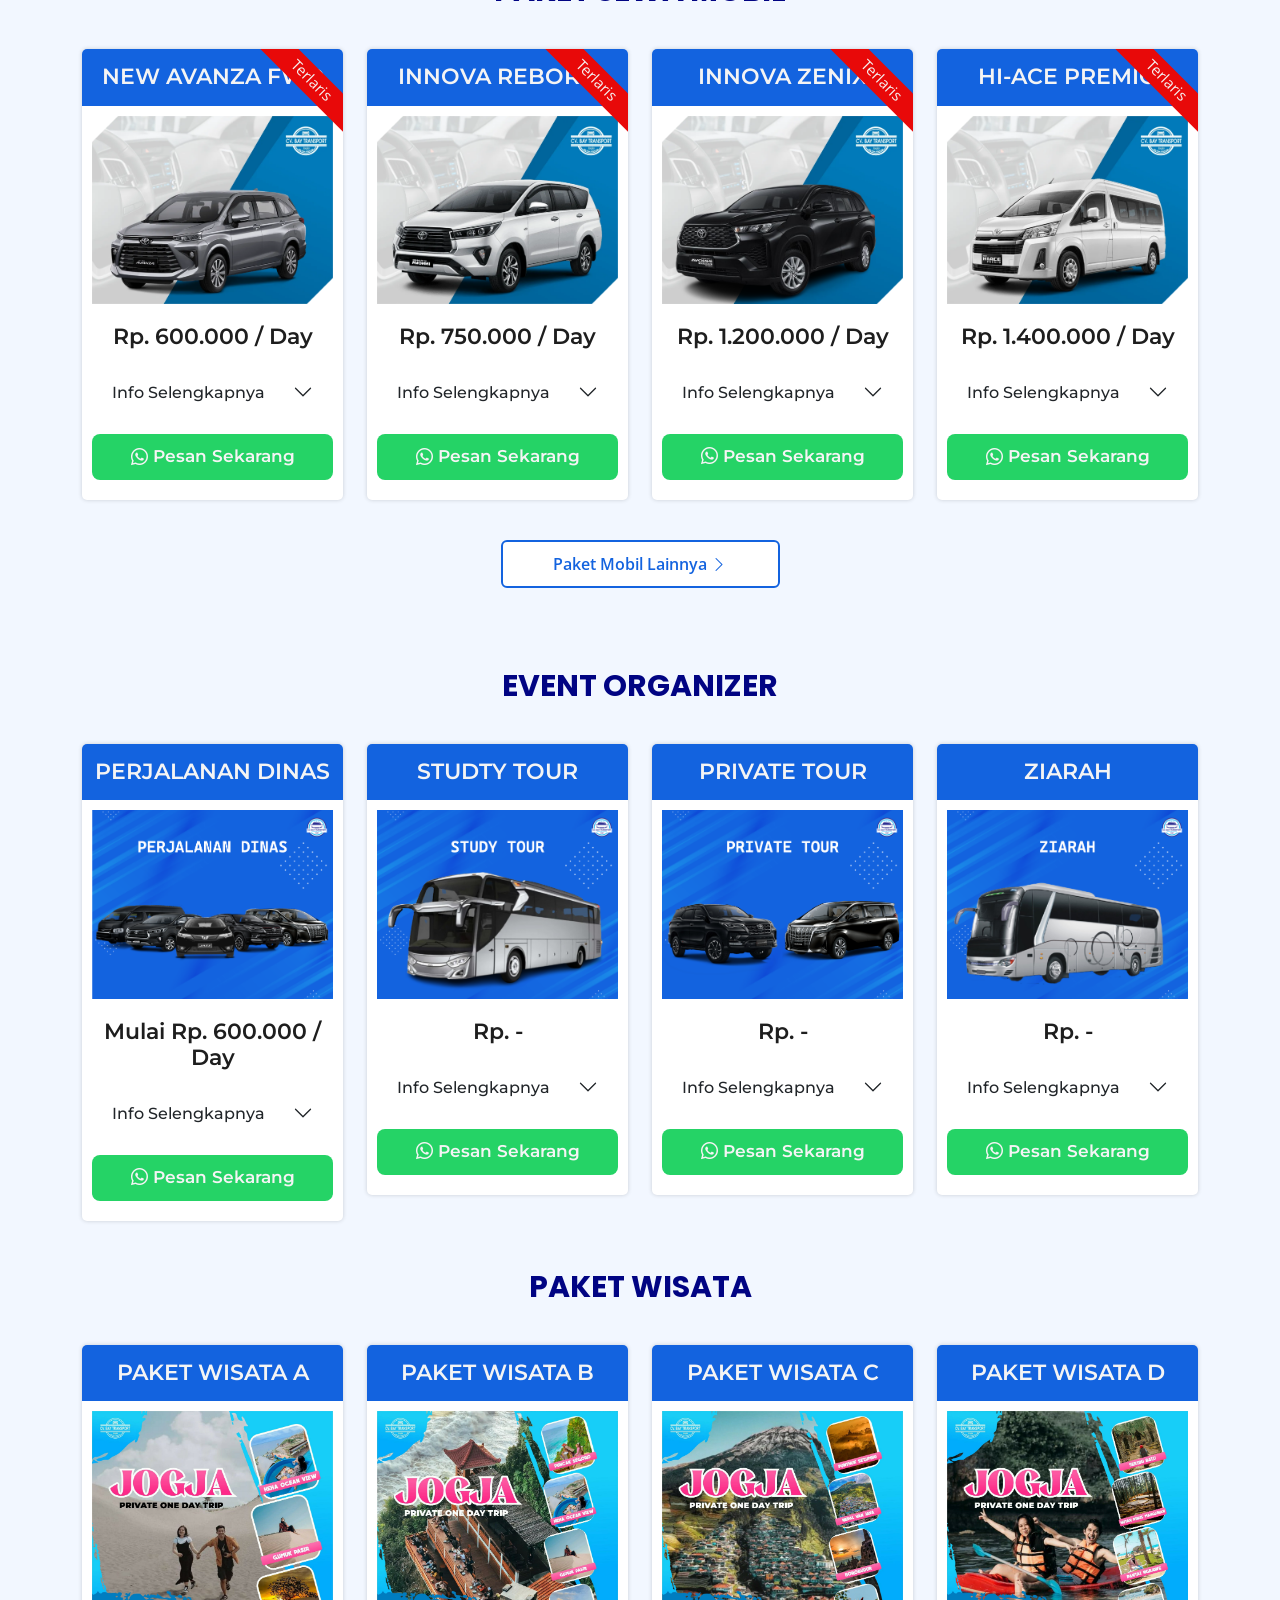
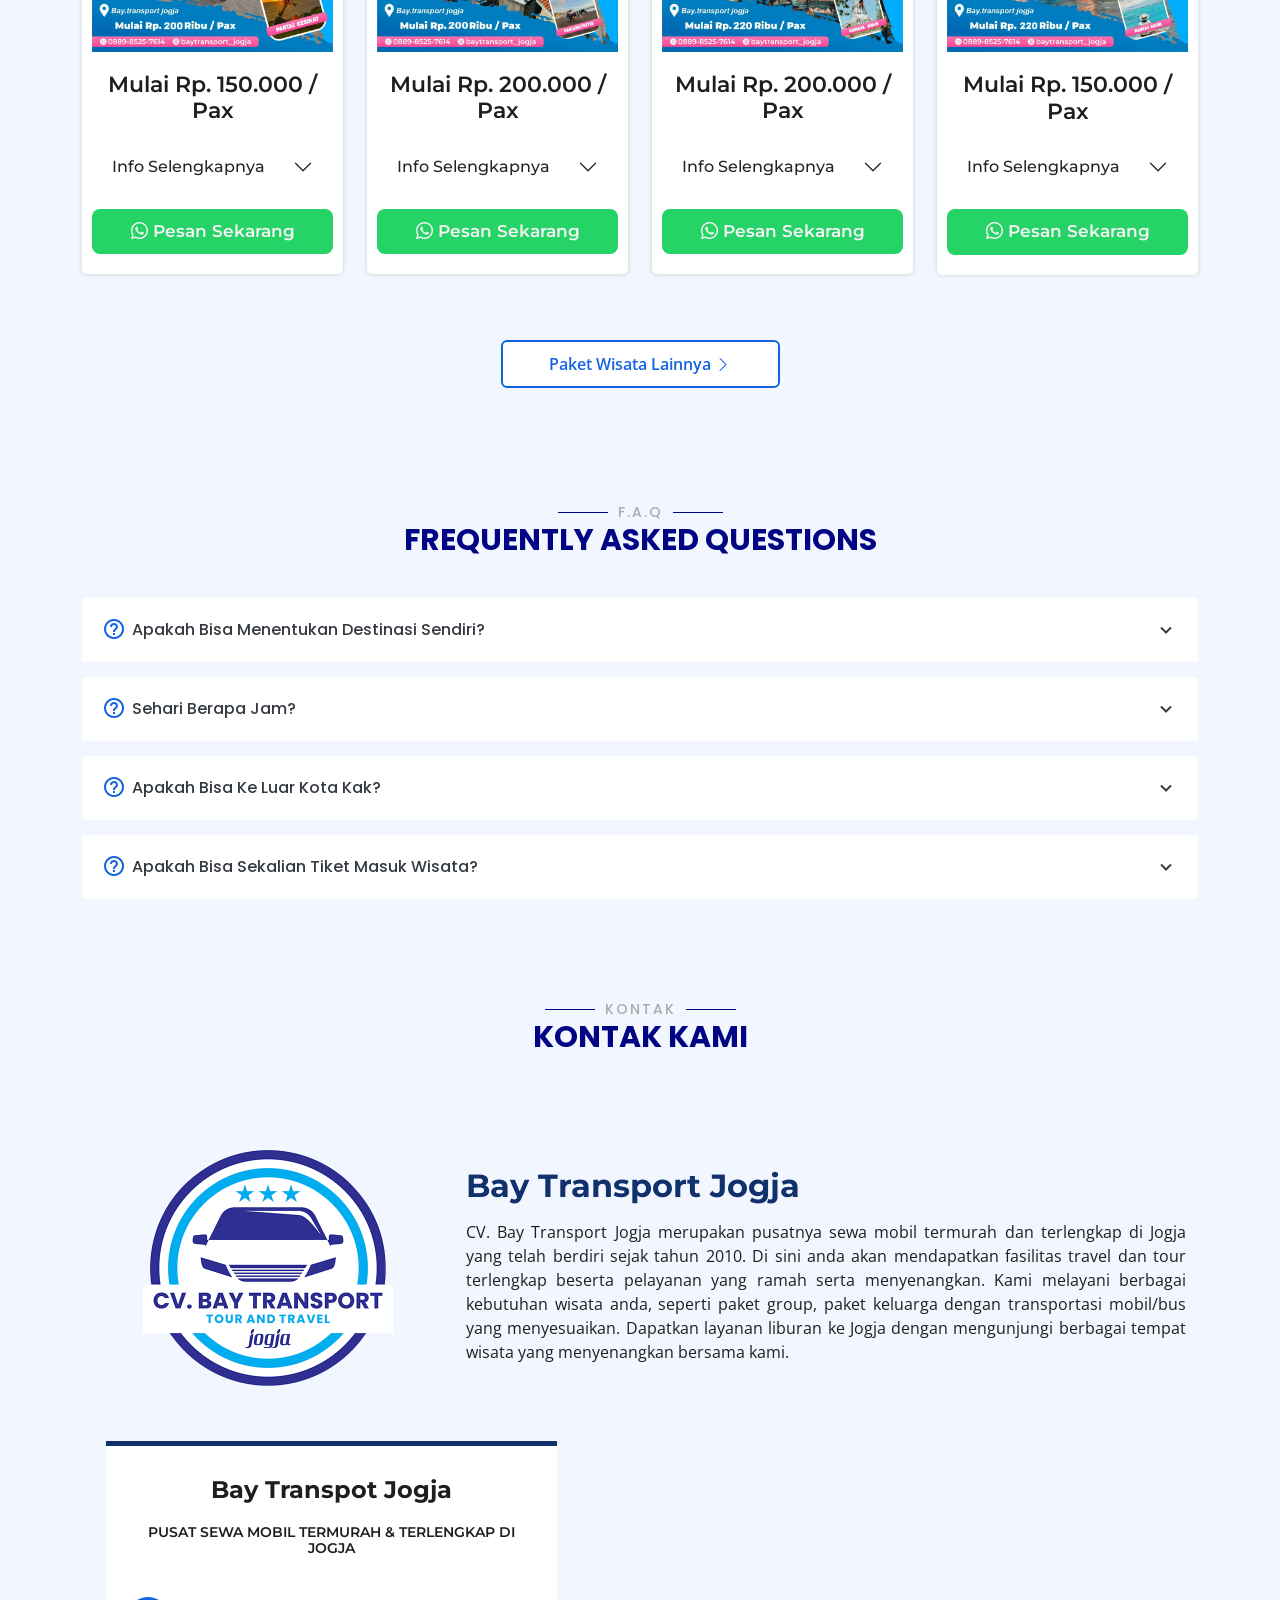
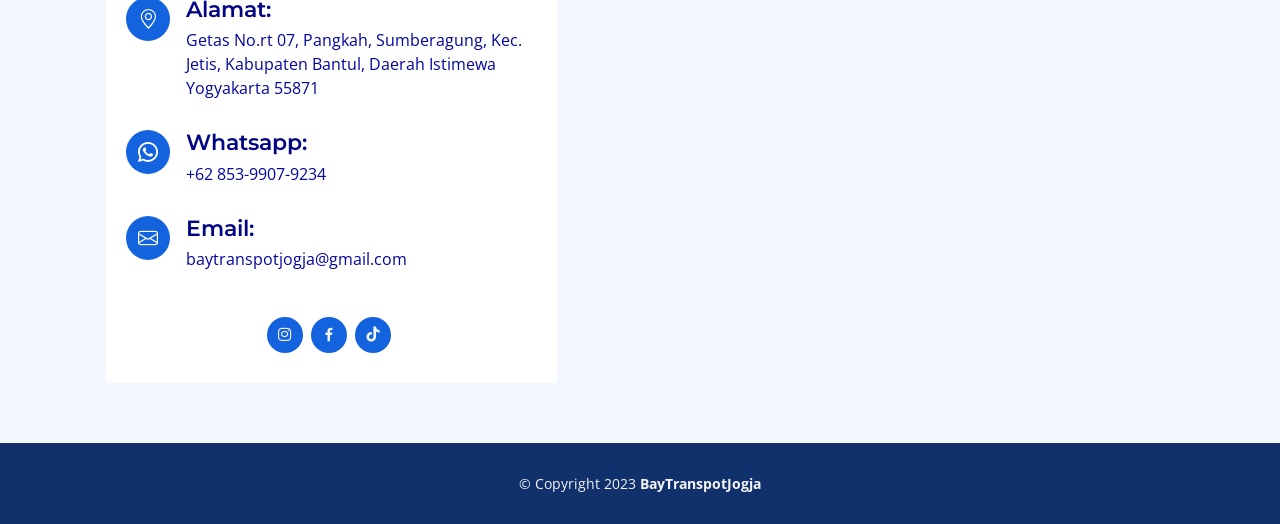
==== commit 186a6949: "Update 18" ====
--- a/index.html
+++ b/index.html
@@ -197,7 +197,7 @@
                         <li>Tiket Masuk Wisata</li>
                       </ul>
                       <ul class="note">
-                        <p>NB: Harga dapat berubah sewaktu-waktu</p>
+                        <p>NB : Harga dapat berubah sewaktu-waktu</p>
                       </ul>
                     </div>
                   </div>
@@ -244,7 +244,7 @@
                         <li>Tiket Masuk Wisata</li>
                       </ul>
                       <ul class="note">
-                        <p>NB: Harga dapat berubah sewaktu-waktu</p>
+                        <p>NB : Harga dapat berubah sewaktu-waktu</p>
                       </ul>
                     </div>
                   </div>
@@ -291,7 +291,7 @@
                         <li>Tiket Masuk Wisata</li>
                       </ul>
                       <ul class="note">
-                        <p>NB: Harga dapat berubah sewaktu-waktu</p>
+                        <p>NB : Harga dapat berubah sewaktu-waktu</p>
                       </ul>
                     </div>
                   </div>
@@ -338,7 +338,7 @@
                         <li>Tiket Masuk Wisata</li>
                       </ul>
                       <ul class="note">
-                        <p>NB: Harga dapat berubah sewaktu-waktu</p>
+                        <p>NB : Harga dapat berubah sewaktu-waktu</p>
                       </ul>
                     </div>
                   </div>
@@ -366,52 +366,6 @@
         </div>
 
         <div class="row">
-
-          <div class="col-lg-3 col-md-6 mt-4 mt-md-0">
-            <div class="box" data-aos="zoom-in">
-              <h3>STUDTY TOUR</h3>
-              <div class="pricelist-wrap">
-                <img src="assets/img/barang/study-tour.png" class="img-fluid" alt="">
-              </div>
-              <h4> Rp. -</h4>
-
-              <!-- Accordion -->
-              <div class="accordion mt-3" id="accordionpeo1">
-                <div class="accordion-item">
-                  <h2 class="accordion-header" id="headingpeo1">
-                    <span class="accordion-button collapsed" type="button" data-bs-toggle="collapse"
-                      data-bs-target="#collapsepeo1" aria-expanded="true" aria-controls="collapsepeo1">
-                      Info Selengkapnya
-                    </span>
-                  </h2>
-                  <div id="collapsepeo1" class="accordion-collapse collapse" aria-labelledby="headingpeo1"
-                    data-bs-parent="#accordionpeo1">
-                    <div class="accordion-body">
-                      <h5 class="fasilitas">Hubungi Kami</h5>
-                      <!-- <table class="table table-bordered border-secondary">
-                        <tbody>
-                          <tr>
-                            <td>-</td>
-                            <td>-</td>
-                          </tr>
-                          <tr>
-                            <td>-</td>
-                            <td>-</td>
-                          </tr>
-                        </tbody>
-                      </table> -->
-                    </div>
-                  </div>
-                </div>
-              </div><!-- End Accordion -->
-
-              <div class="btn-wrap mt-3">
-                <a href="https://api.whatsapp.com/send?phone=6285399079234&text=Hallo%20kak,%20Saya%20ingin%20bertanya%20tentang%20Study%20Tour."
-                  class="btn-buy"><i class="bi bi-whatsapp"></i> Pesan Sekarang</a>
-              </div>
-            </div>
-          </div>
-
           <div class="col-lg-3 col-md-6 mt-4 mt-md-0">
             <div class="box" data-aos="zoom-in">
               <h3>PERJALANAN DINAS</h3>
@@ -430,7 +384,7 @@
                   <div id="collapsepeo2" class="accordion-collapse collapse" aria-labelledby="headingpeo2"
                     data-bs-parent="#accordionpeo2">
                     <div class="accordion-body">
-                      <table class="table table-bordered border-secondary">
+                      <table class="table table-bordered border-secondary table-event">
                         <tbody>
                           <tr>
                             <td>NEW AVANZA FWD</td>
@@ -474,7 +428,7 @@
                         <li>Hand Sanitizer</li>
                       </ul>
                       <ul class="note">
-                        <p>NB: Harga dapat berubah sewaktu-waktu</p>
+                        <p>NB : Harga dapat berubah sewaktu-waktu</p>
                       </ul>
                     </div>
                   </div>
@@ -483,6 +437,50 @@
 
               <div class="btn-wrap mt-3">
                 <a href="https://api.whatsapp.com/send?phone=6285399079234&text=Hallo%20kak,%20Saya%20ingin%20bertanya%20tentang%20Perjalanan%20Dinas."
+                  class="btn-buy"><i class="bi bi-whatsapp"></i> Pesan Sekarang</a>
+              </div>
+            </div>
+          </div>
+          <div class="col-lg-3 col-md-6 mt-4 mt-md-0">
+            <div class="box" data-aos="zoom-in">
+              <h3>STUDTY TOUR</h3>
+              <div class="pricelist-wrap">
+                <img src="assets/img/barang/study-tour.png" class="img-fluid" alt="">
+              </div>
+              <h4> Rp. -</h4>
+
+              <!-- Accordion -->
+              <div class="accordion mt-3" id="accordionpeo1">
+                <div class="accordion-item">
+                  <h2 class="accordion-header" id="headingpeo1">
+                    <span class="accordion-button collapsed" type="button" data-bs-toggle="collapse"
+                      data-bs-target="#collapsepeo1" aria-expanded="true" aria-controls="collapsepeo1">
+                      Info Selengkapnya
+                    </span>
+                  </h2>
+                  <div id="collapsepeo1" class="accordion-collapse collapse" aria-labelledby="headingpeo1"
+                    data-bs-parent="#accordionpeo1">
+                    <div class="accordion-body">
+                      <h5 class="fasilitas">Hubungi Kami</h5>
+                      <!-- <table class="table table-bordered border-secondary">
+                        <tbody>
+                          <tr>
+                            <td>-</td>
+                            <td>-</td>
+                          </tr>
+                          <tr>
+                            <td>-</td>
+                            <td>-</td>
+                          </tr>
+                        </tbody>
+                      </table> -->
+                    </div>
+                  </div>
+                </div>
+              </div><!-- End Accordion -->
+
+              <div class="btn-wrap mt-3">
+                <a href="https://api.whatsapp.com/send?phone=6285399079234&text=Hallo%20kak,%20Saya%20ingin%20bertanya%20tentang%20Study%20Tour."
                   class="btn-buy"><i class="bi bi-whatsapp"></i> Pesan Sekarang</a>
               </div>
             </div>
@@ -592,7 +590,7 @@
               <div class="pricelist-wrap">
                 <img src="assets/img/barang/pw1.jpg" class="img-fluid" alt="">
               </div>
-              <h4>Mulai Rp. 200.000 / Pax</h4>
+              <h4>Mulai Rp. 150.000 / Pax</h4>
 
               <!-- Accordion -->
               <div class="accordion mt-3" id="accordionpw1">
@@ -625,14 +623,31 @@
                             <td>5 Orang</td>
                             <td>Rp. 200.000</td>
                           </tr>
+                          <tr>
+                            <td>6 Orang</td>
+                            <td>Rp. 175.000</td>
+                          </tr>
+                          <tr>
+                            <td>7 Orang</td>
+                            <td>Rp. 150.000</td>
+                          </tr>
                         </tbody>
                       </table>
+                      <ul class="fasilitas">
+                        <h5>Destinasi Wisata</h5>
+                        <li>HeHa Ocean View</li>
+                        <li>Gumuk Pasir</li>
+                        <li>Pantai Kesirat</li>
+                      </ul>
                       <ul class="fasilitas">
                         <h5>Fasilitas</h5>
                         <li>Air Mineral</li>
                         <li>Tisu Basah & Kering</li>
                         <li>Hand Sanitizer</li>
                       </ul>
+                      <ul class="note">
+                        <p>NB : Harga dapat berubah sewaktu-waktu</p>
+                      </ul>
                     </div>
                   </div>
                 </div>
@@ -649,7 +664,7 @@
             <div class="box" data-aos="zoom-in">
               <h3>PAKET WISATA B</h3>
               <img src="assets/img/barang/pw2.jpg" class="img-fluid" alt="">
-              <h4>Mulai Rp. 220.000 / Pax</h4>
+              <h4>Mulai Rp. 200.000 / Pax</h4>
 
               <!-- Accordion -->
               <div class="accordion mt-3" id="accordionpw2">
@@ -680,20 +695,34 @@
                           </tr>
                           <tr>
                             <td>5 Orang</td>
-                            <td>Rp. 275.000</td>
+                            <td>Rp. 250.000</td>
                           </tr>
                           <tr>
                             <td>6 Orang</td>
                             <td>Rp. 220.000</td>
                           </tr>
+                          <tr>
+                            <td>7 Orang</td>
+                            <td>Rp. 200.000</td>
+                          </tr>
                         </tbody>
                       </table>
+                      <ul class="fasilitas">
+                        <h5>Destinasi Wisata</h5>
+                        <li>Puncak Segoro</li>
+                        <li>HeHa Ocean View</li>
+                        <li>Gumuk Pasir</li>
+                        <li>Parangtritis</li>
+                      </ul>
                       <ul class="fasilitas">
                         <h5>Fasilitas</h5>
                         <li>Air Mineral</li>
                         <li>Tisu Basah & Kering</li>
                         <li>Hand Sanitizer</li>
                       </ul>
+                      <ul class="note">
+                        <p>NB : Harga dapat berubah sewaktu-waktu</p>
+                      </ul>
                     </div>
                   </div>
                 </div>
@@ -753,12 +782,22 @@
                           </tr>
                         </tbody>
                       </table>
+                      <ul class="fasilitas">
+                        <h5>Destinasi Wisata</h5>
+                        <li>Punthuk Setumbu</li>
+                        <li>Nepal Van Java</li>
+                        <li>Borobudur</li>
+                        <li>Gereja Ayam</li>
+                      </ul>
                       <ul class="fasilitas">
                         <h5>Fasilitas</h5>
                         <li>Air Mineral</li>
                         <li>Tisu Basah & Kering</li>
                         <li>Hand Sanitizer</li>
                       </ul>
+                      <ul class="note">
+                        <p>NB : Harga dapat berubah sewaktu-waktu</p>
+                      </ul>
                     </div>
                   </div>
                 </div>
@@ -775,7 +814,7 @@
             <div class="box" data-aos="zoom-in">
               <h3>PAKET WISATA D</h3>
               <img src="assets/img/barang/pw4.jpg" class="img-fluid" alt="">
-              <h4>Mulai Rp. 200.000 / Pax</h4>
+              <h4>Mulai Rp. 150.000 / Pax</h4>
 
               <!-- Accordion -->
               <div class="accordion mt-3" id="accordionpw4">
@@ -806,19 +845,29 @@
                           </tr>
                           <tr>
                             <td>5 Orang</td>
-                            <td>Rp. 250.000</td>
+                            <td>Rp. 225.000</td>
                           </tr>
                           <tr>
                             <td>6 Orang</td>
-                            <td>Rp. 200.000</td>
+                            <td>Rp. 150.000</td>
                           </tr>
                         </tbody>
                       </table>
+                      <ul class="fasilitas">
+                        <h5>Destinasi Wisata</h5>
+                        <li>Seribu Batu</li>
+                        <li>Hutan Pinus Mangunan</li>
+                        <li>Pantai Ngrawe</li>
+                        <li>Pantai Drini</li>
+                      </ul>
                       <ul class="fasilitas">
                         <h5>Fasilitas</h5>
                         <li>Air Mineral</li>
                         <li>Tisu Basah & Kering</li>
                         <li>Hand Sanitizer</li>
+                      </ul>
+                      <ul class="note">
+                        <p>NB : Harga dapat berubah sewaktu-waktu</p>
                       </ul>
                     </div>
                   </div>
--- a/assets/css/style.css
+++ b/assets/css/style.css
@@ -857,12 +857,12 @@
   text-align: left;
 }
 
-.pricelist .accordion-body .table{
+.pricelist .accordion-body .table-event{
   padding: 5px 15px 5px 15px;
   text-align: left;
 }
 
-.pricelist .accordion-body td{
+.pricelist .accordion-body .table-event td{
   font-size: 13px;
 }
 
@@ -915,6 +915,12 @@
 @media (max-width: 575px) {
   .pricelist .btn-buy {
     padding: 10px;
+  }
+  .pricelist .accordion-body .note p{
+    font-size: 15px;
+  }
+  .pricelist .accordion-body .table-event td{
+    font-size: 17px;
   }
 }
 
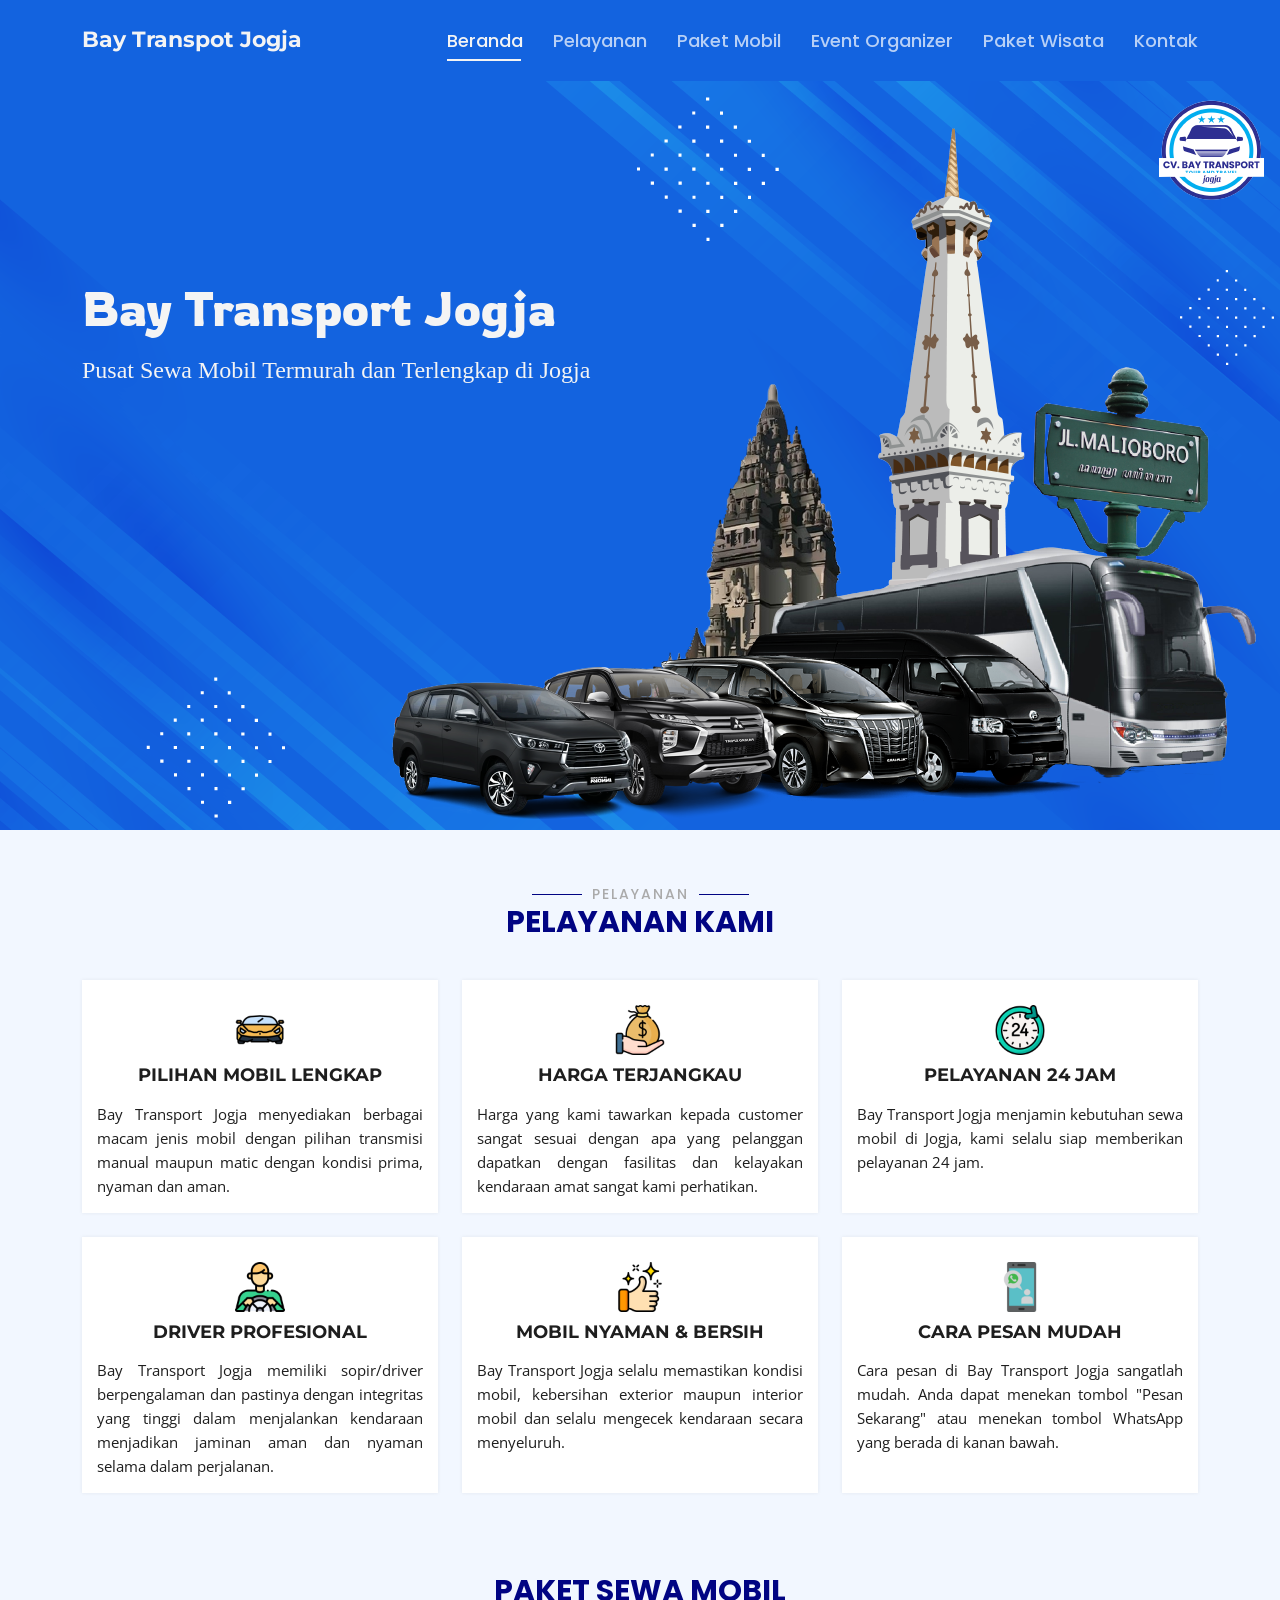
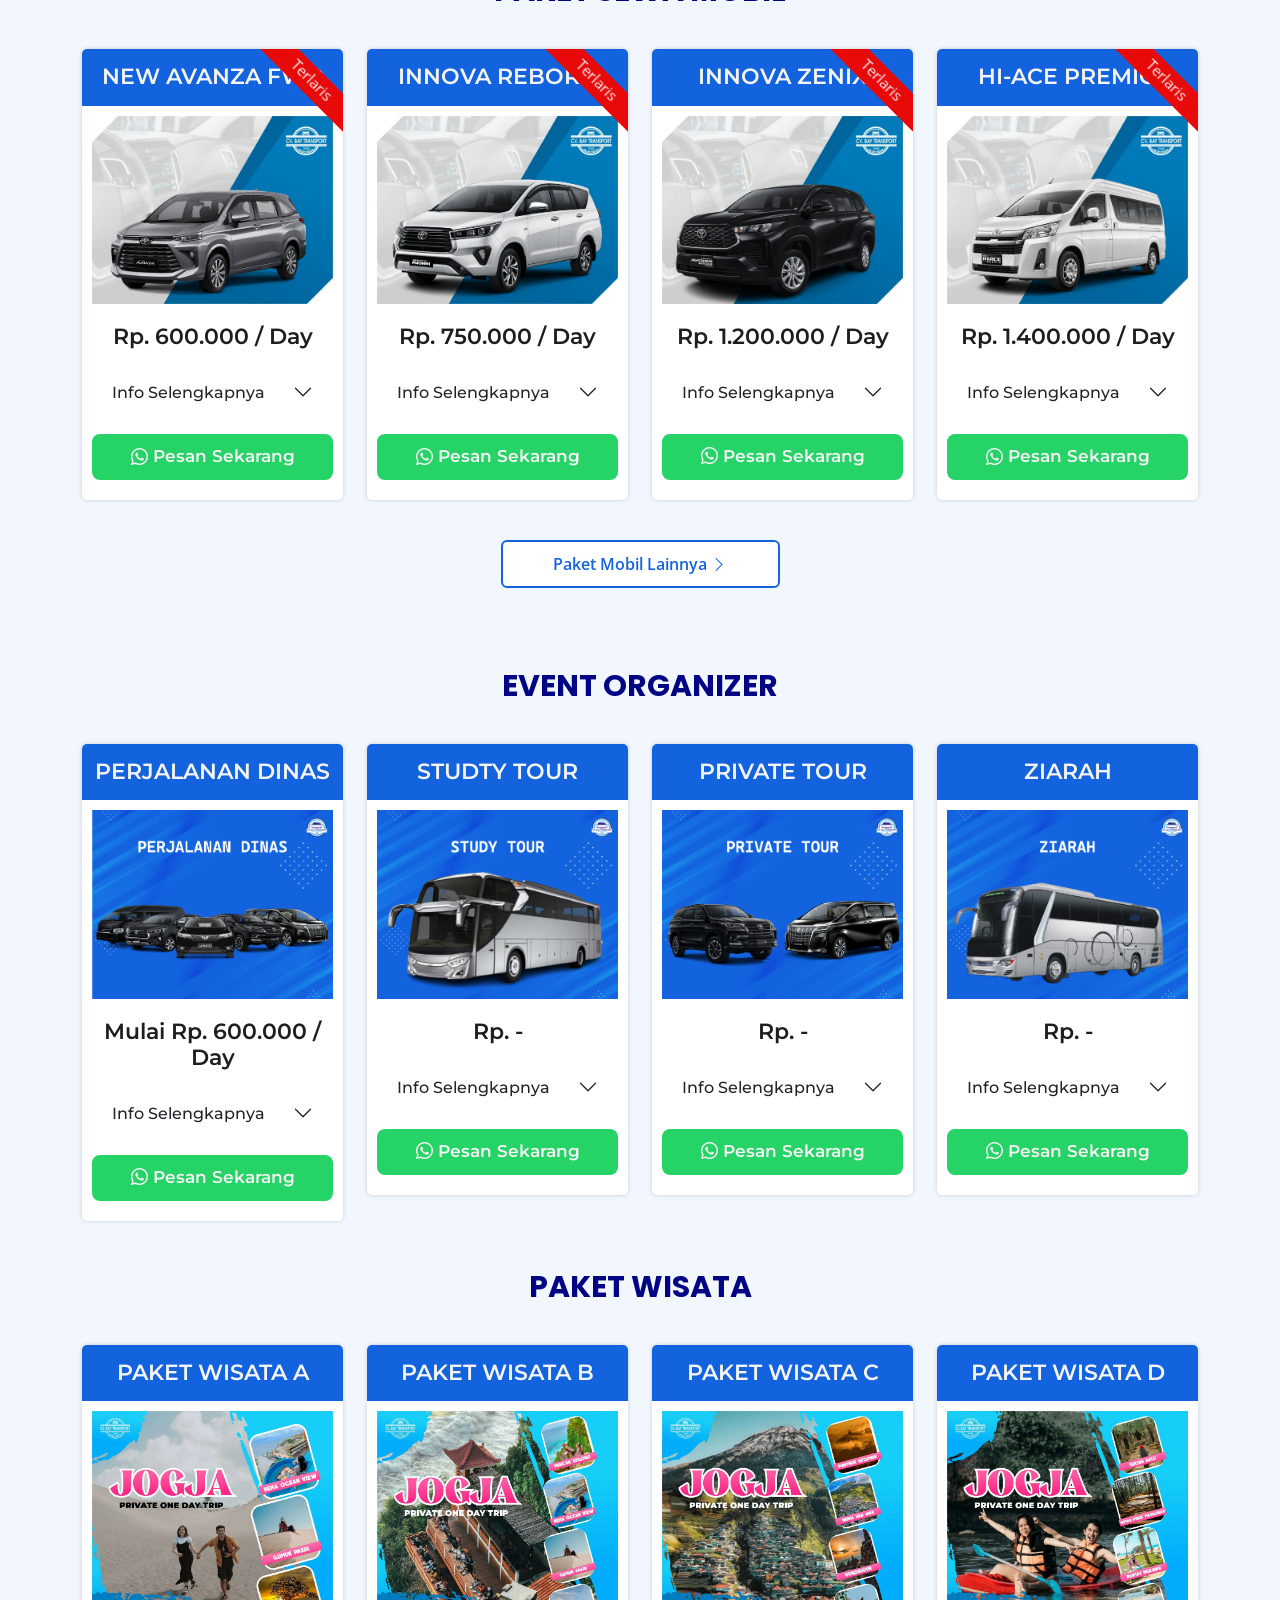
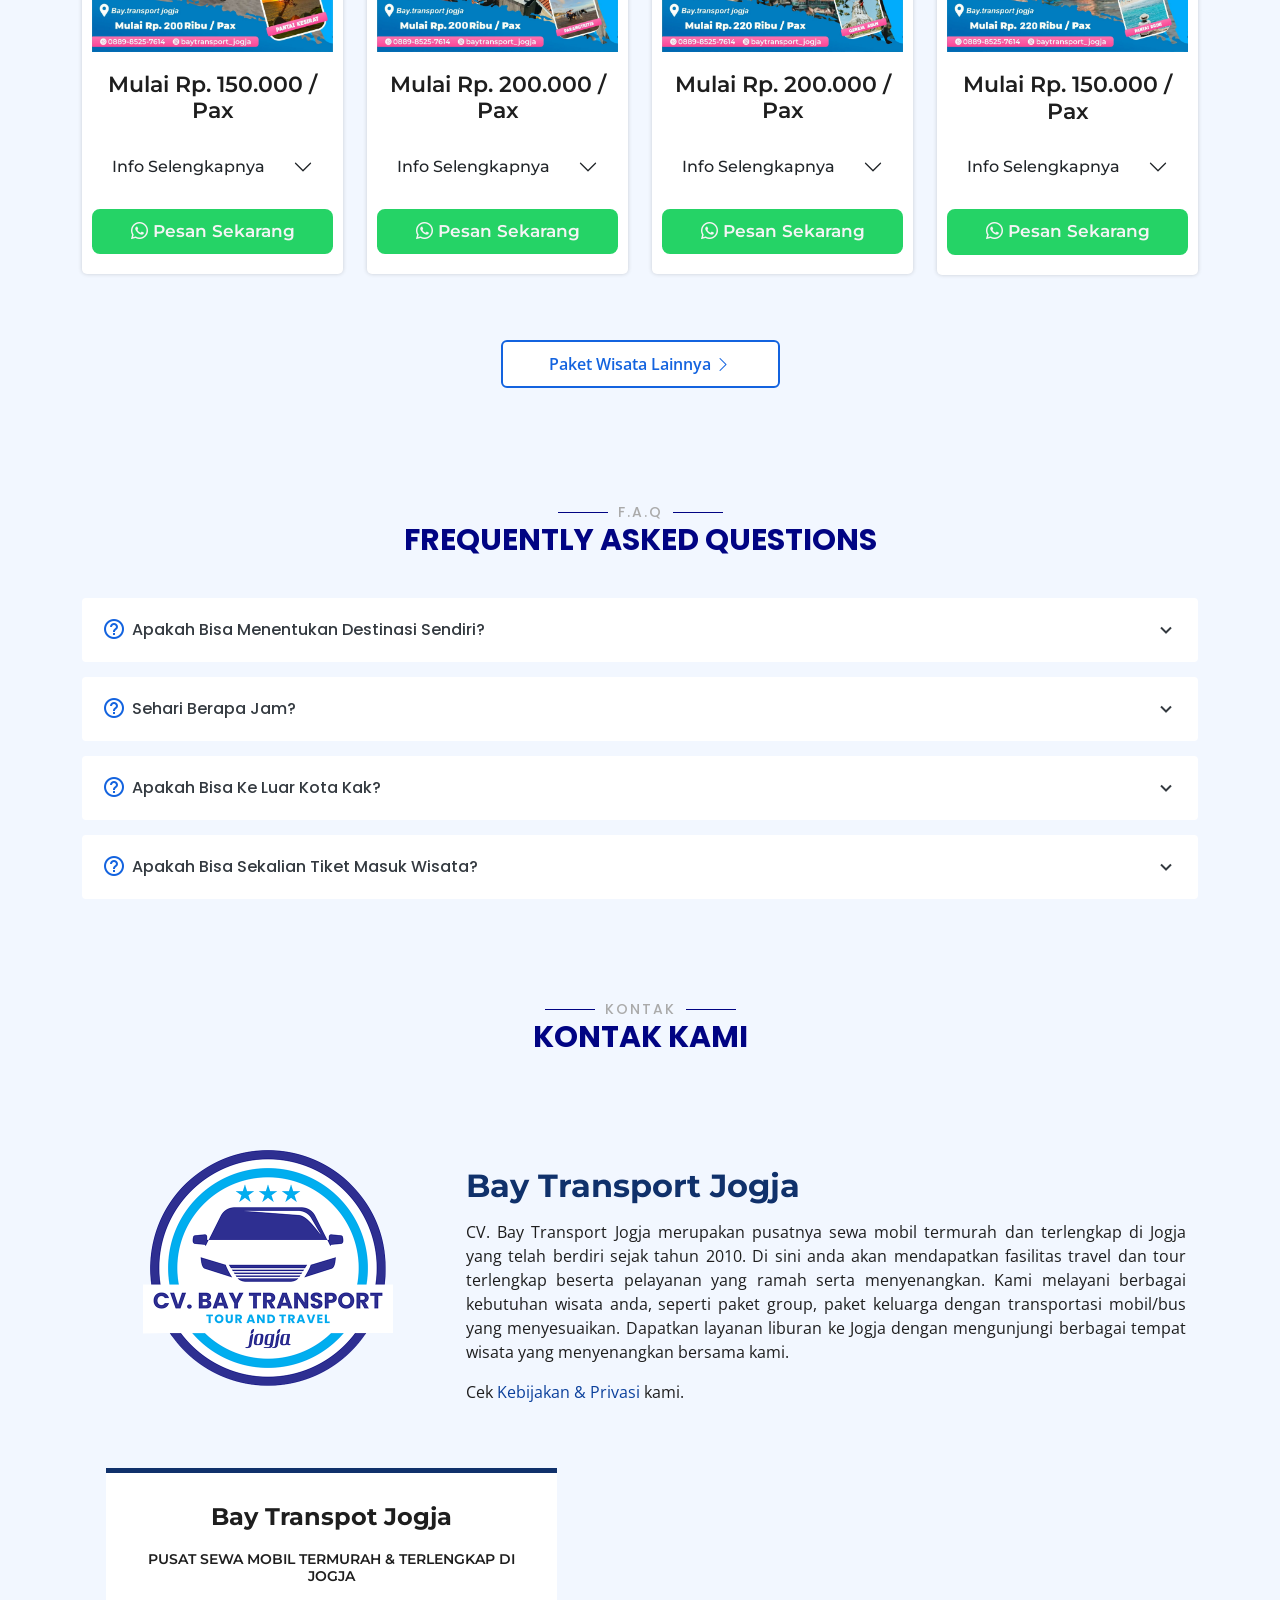
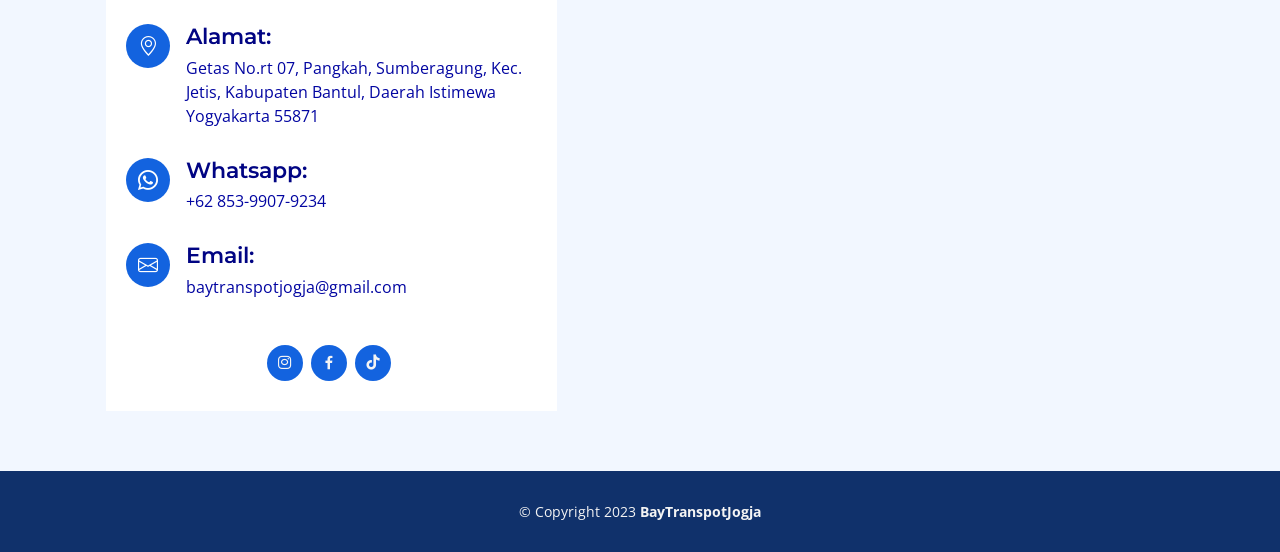
==== commit 13673d20: "Update 20" ====
--- a/index.html
+++ b/index.html
@@ -2,12 +2,13 @@
 <html lang="id">
 
 <head>
-  <meta charset="utf-8">
-  <meta content="width=device-width, initial-scale=1.0" name="viewport">
-
-  <title>BayTranspotJogja</title>
-  <meta content="pricelist transportation" name="description">
-  <meta content="pricelist, landing page" name="keywords">
+  <meta charset="UTF-8">
+  <meta name="viewport" content="width=device-width, initial-scale=1.0">
+  <meta name="robots" content="index, follow">
+
+  <title>Sewa Mobil Driver BBM | Bay Transpot Jogja</title>
+  <meta name="description" content="Sewa Mobil Termurah dan Terlengkap di Jogja">
+  <meta name="keywords" content="Sewa Mobil Driver BBM">
 
   <!-- Favicons -->
   <link href="assets/img/logo.png" rel="icon">
@@ -641,6 +642,8 @@
                       </ul>
                       <ul class="fasilitas">
                         <h5>Fasilitas</h5>
+                        <li>Parkir Wisata</li>
+                        <li>Tiket Masuk Wisata</li>
                         <li>Air Mineral</li>
                         <li>Tisu Basah & Kering</li>
                         <li>Hand Sanitizer</li>
@@ -716,6 +719,8 @@
                       </ul>
                       <ul class="fasilitas">
                         <h5>Fasilitas</h5>
+                        <li>Parkir Wisata</li>
+                        <li>Tiket Masuk Wisata</li>
                         <li>Air Mineral</li>
                         <li>Tisu Basah & Kering</li>
                         <li>Hand Sanitizer</li>
@@ -791,6 +796,8 @@
                       </ul>
                       <ul class="fasilitas">
                         <h5>Fasilitas</h5>
+                        <li>Parkir Wisata</li>
+                        <li>Tiket Masuk Wisata</li>
                         <li>Air Mineral</li>
                         <li>Tisu Basah & Kering</li>
                         <li>Hand Sanitizer</li>
@@ -862,6 +869,8 @@
                       </ul>
                       <ul class="fasilitas">
                         <h5>Fasilitas</h5>
+                        <li>Parkir Wisata</li>
+                        <li>Tiket Masuk Wisata</li>
                         <li>Air Mineral</li>
                         <li>Tisu Basah & Kering</li>
                         <li>Hand Sanitizer</li>
@@ -966,6 +975,7 @@
                 pelayanan yang ramah serta menyenangkan. Kami melayani berbagai kebutuhan wisata anda, seperti paket
                 group, paket keluarga dengan transportasi mobil/bus yang menyesuaikan. Dapatkan layanan liburan ke Jogja
                 dengan mengunjungi berbagai tempat wisata yang menyenangkan bersama kami.</p>
+              <p>Cek <a href="privacypolicy.html">Kebijakan & Privasi</a> kami.</p>
             </div>
           </div>
 
--- a/assets/css/style.css
+++ b/assets/css/style.css
@@ -848,29 +848,29 @@
   text-align: left;
 }
 
-.pricelist .accordion-body td{
+.pricelist .accordion-body td {
   padding: 4px;
 }
 
-.pricelist .accordion-body .fasilitas{
+.pricelist .accordion-body .fasilitas {
   padding: 5px 15px 5px 15px;
   text-align: left;
 }
 
-.pricelist .accordion-body .table-event{
+.pricelist .accordion-body .table-event {
   padding: 5px 15px 5px 15px;
   text-align: left;
 }
 
-.pricelist .accordion-body .table-event td{
+.pricelist .accordion-body .table-event td {
   font-size: 13px;
 }
 
-.pricelist .accordion-body .note{
+.pricelist .accordion-body .note {
   text-align: left;
 }
 
-.pricelist .accordion-body .note p{
+.pricelist .accordion-body .note p {
   font-size: 13px;
 }
 
@@ -916,12 +916,33 @@
   .pricelist .btn-buy {
     padding: 10px;
   }
-  .pricelist .accordion-body .note p{
+
+  .pricelist .accordion-body .note p {
     font-size: 15px;
   }
-  .pricelist .accordion-body .table-event td{
+
+  .pricelist .accordion-body .table-event td {
     font-size: 17px;
   }
+}
+
+/*--------------------------------------------------------------
+# Privacy Policy
+--------------------------------------------------------------*/
+.privacy-policy {
+  padding: 150px 0 100px 0;
+  text-align: justify;
+}
+
+.privacy-policy h1 {
+  font-size: 36px;
+  font-weight: 700;
+  margin-bottom: 50px;
+}
+
+.privacy-policy h2 {
+  font-size: 20px;
+  font-weight: 600;
 }
 
 /*--------------------------------------------------------------
